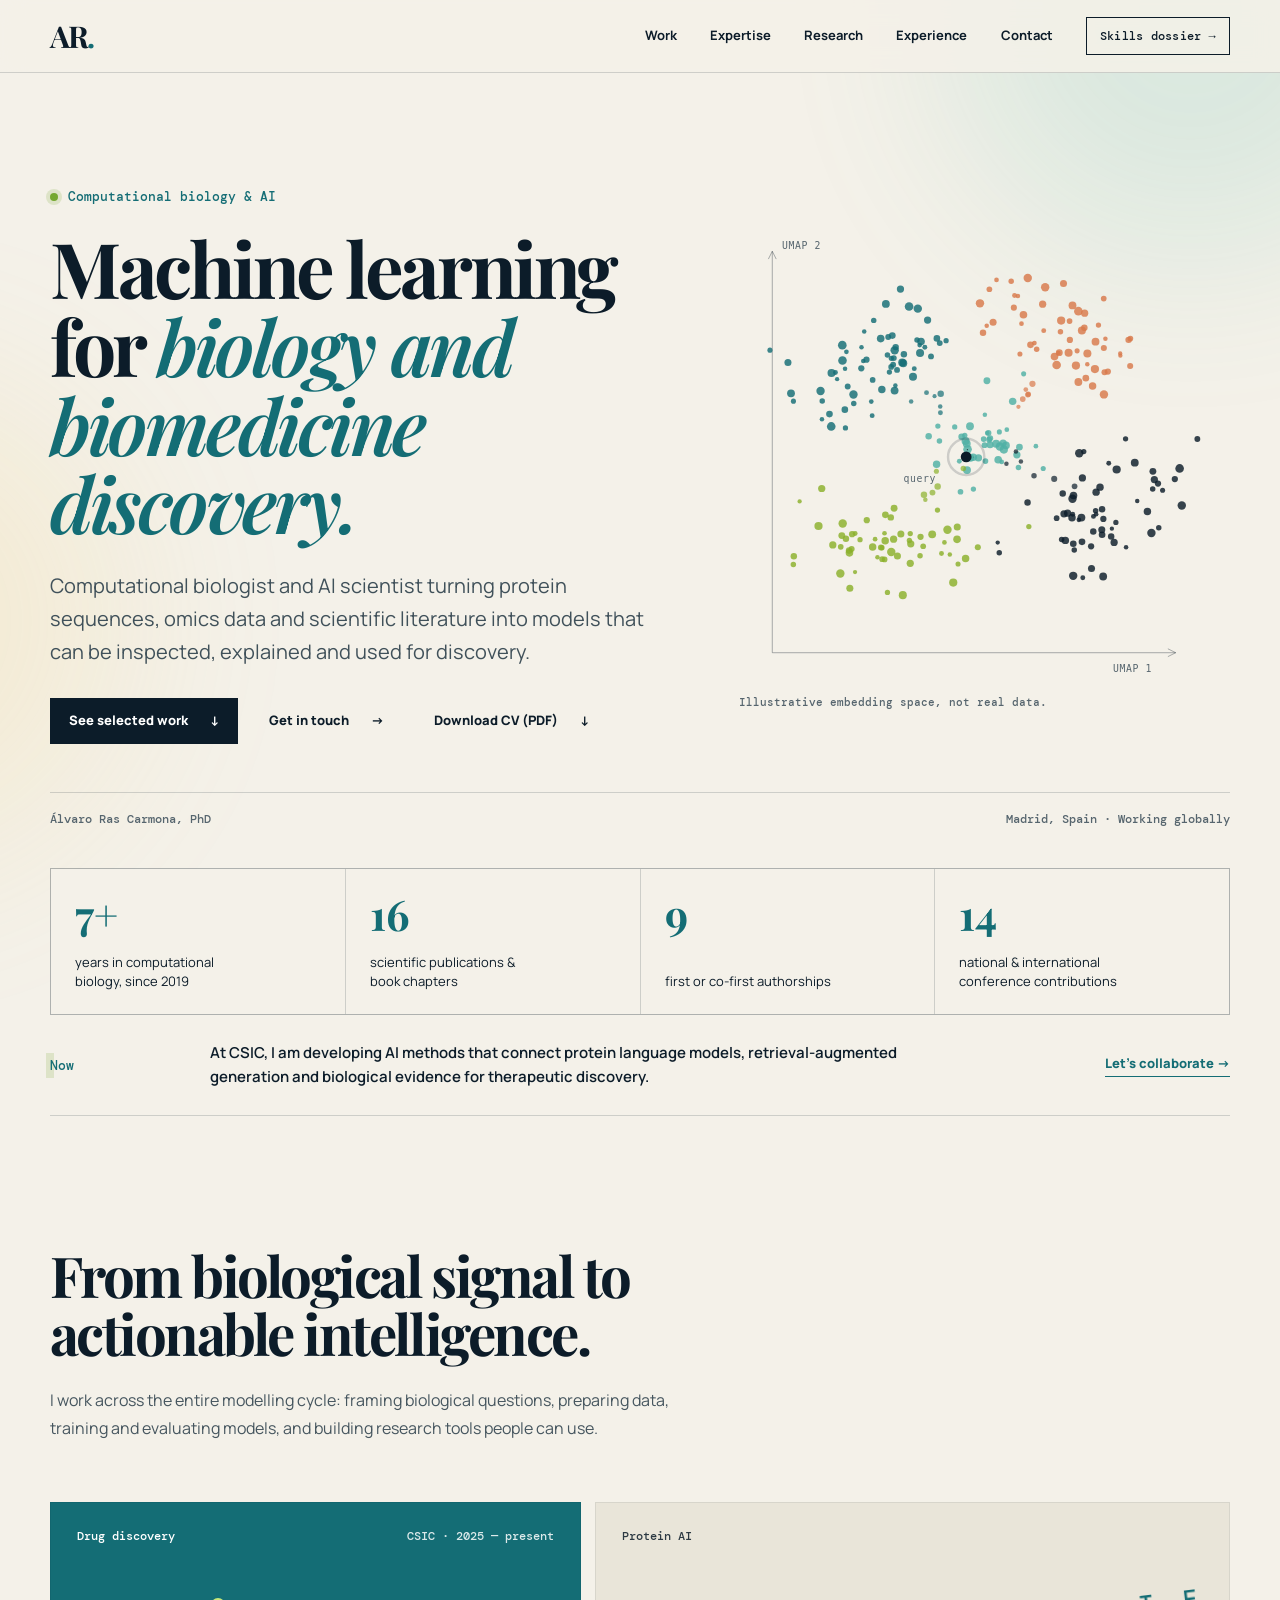
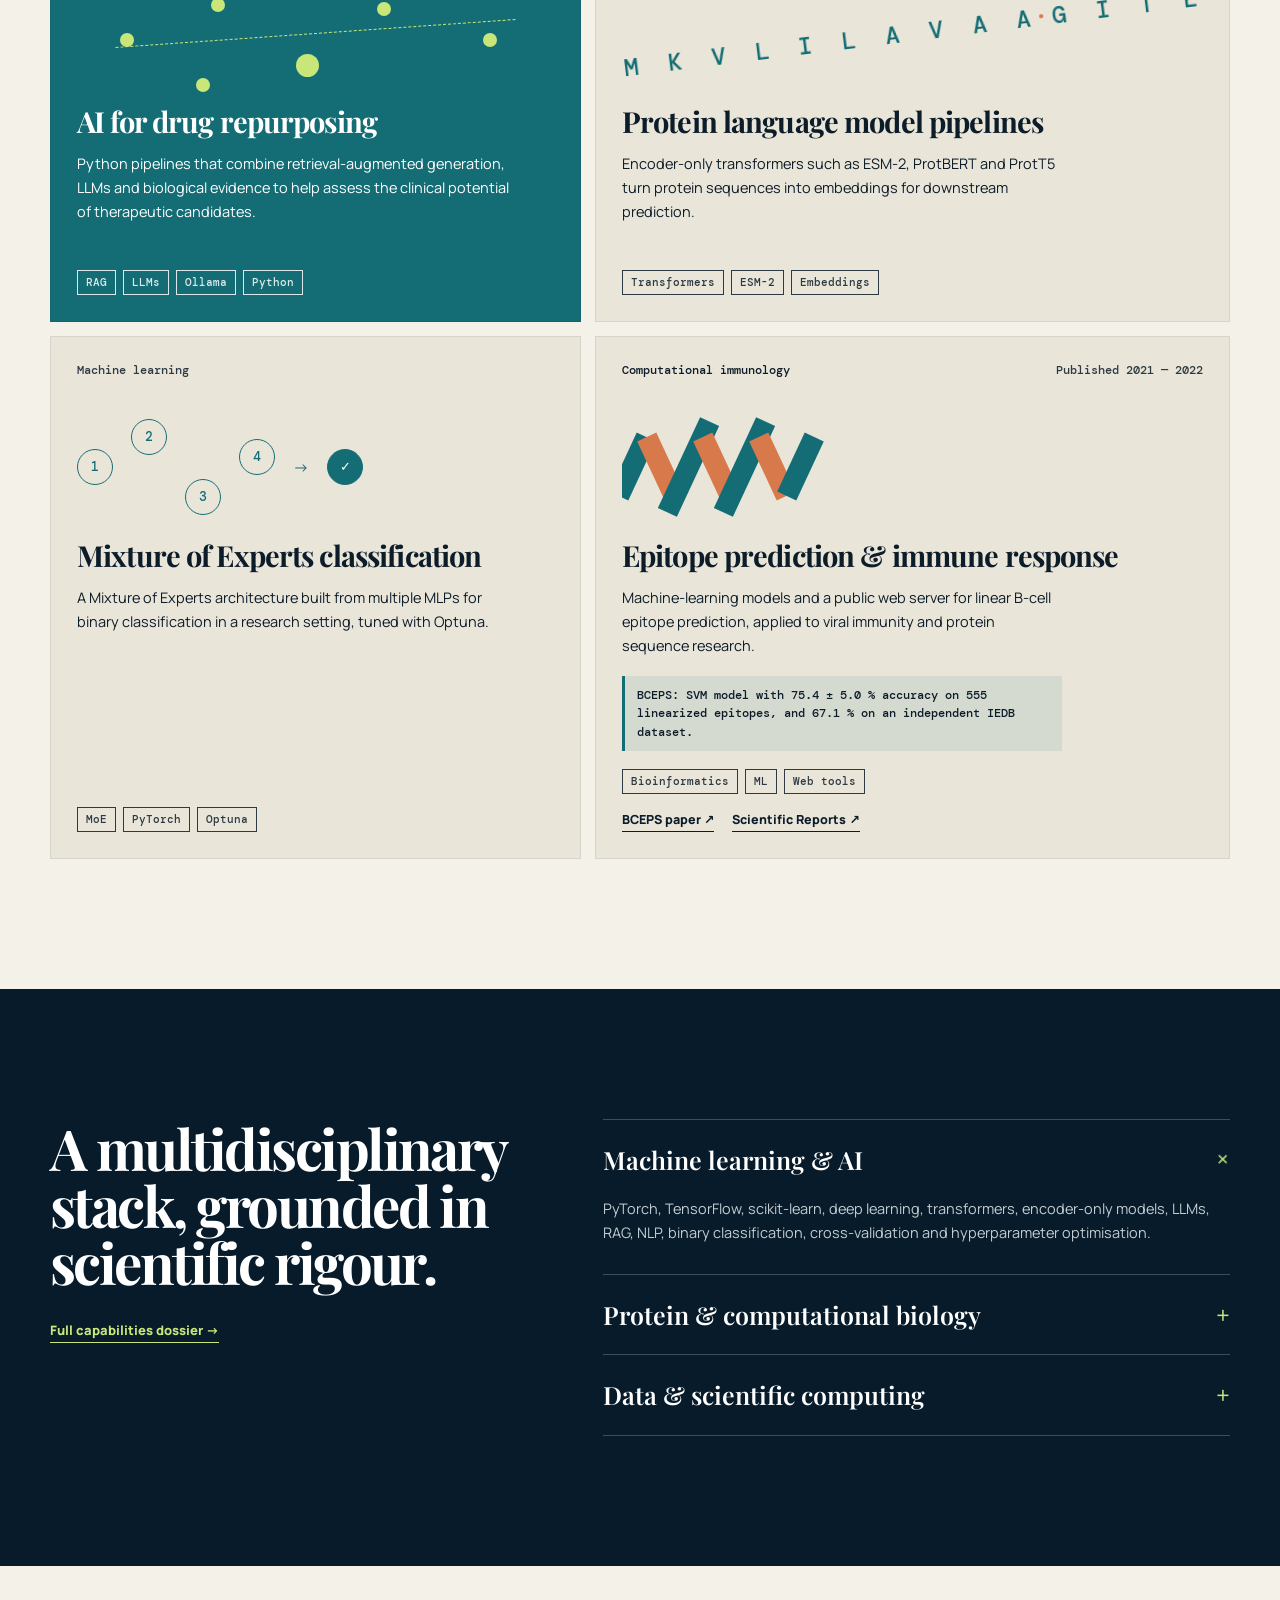
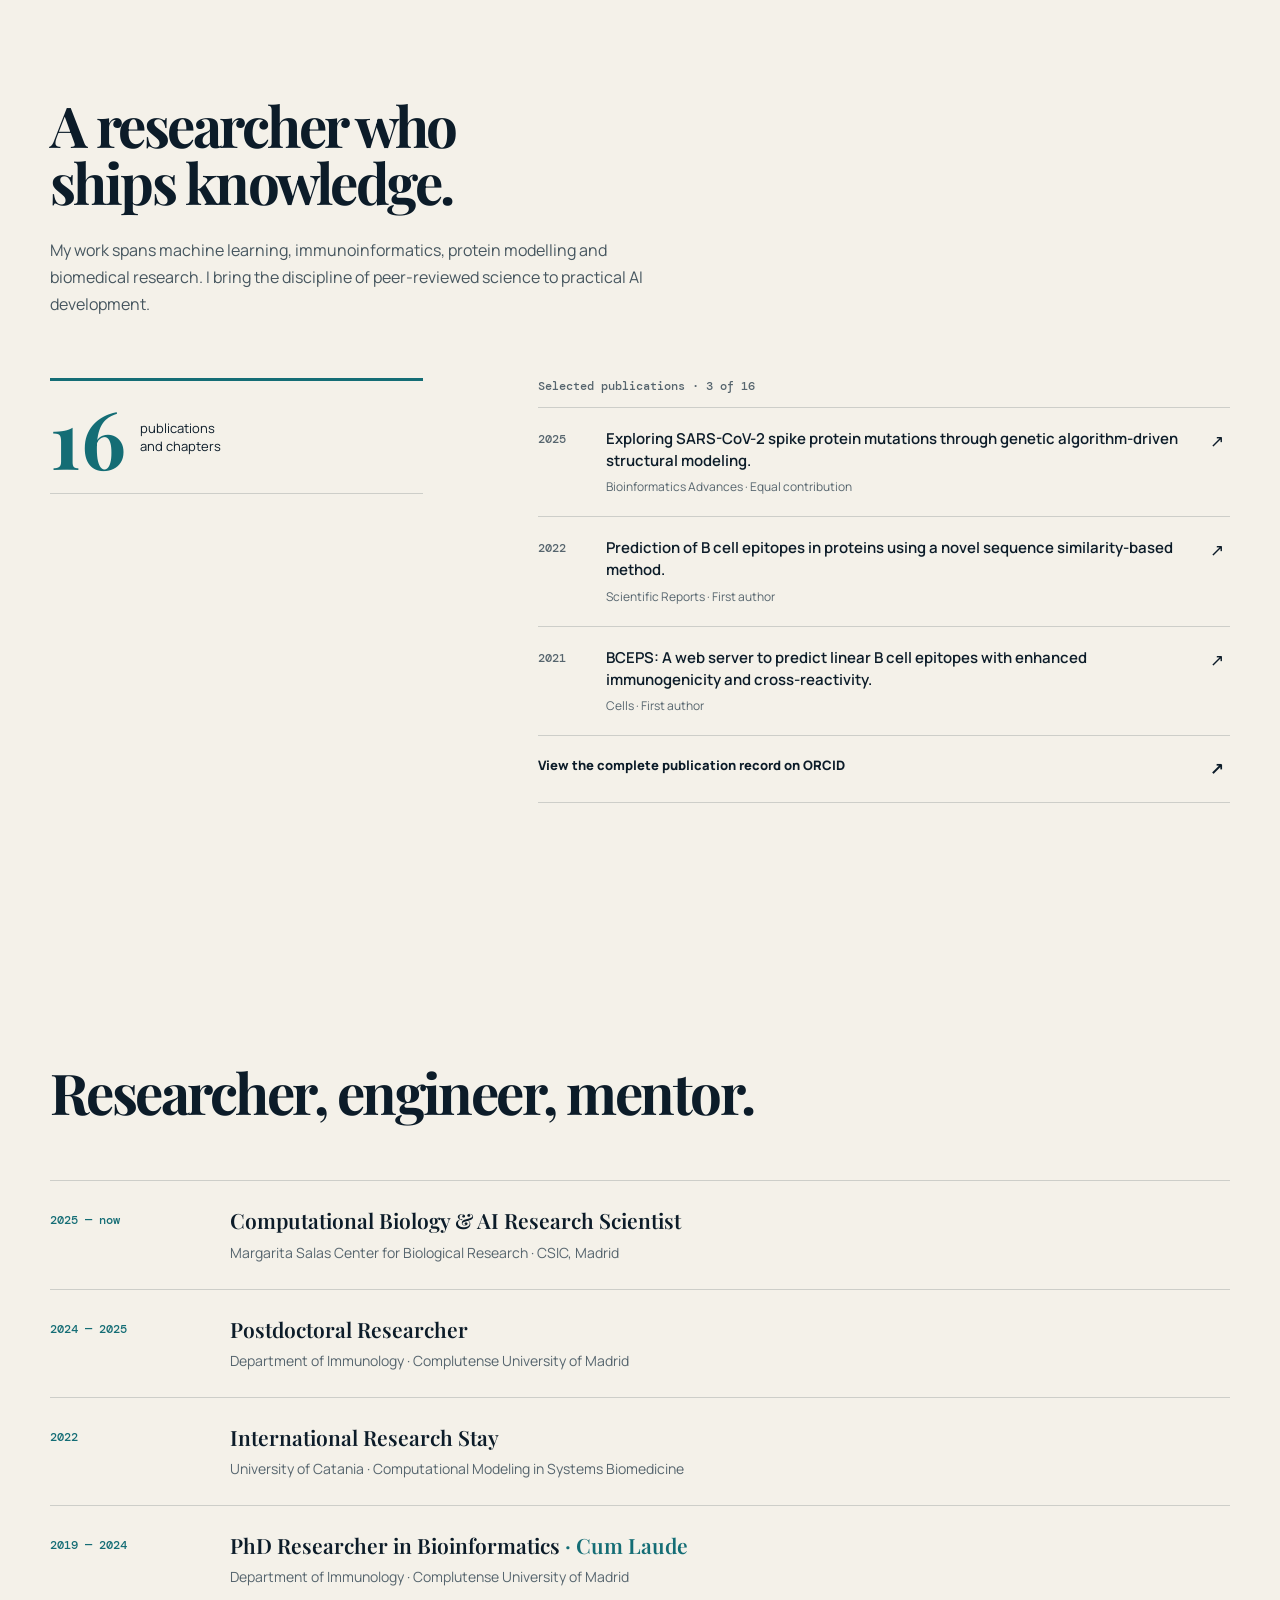
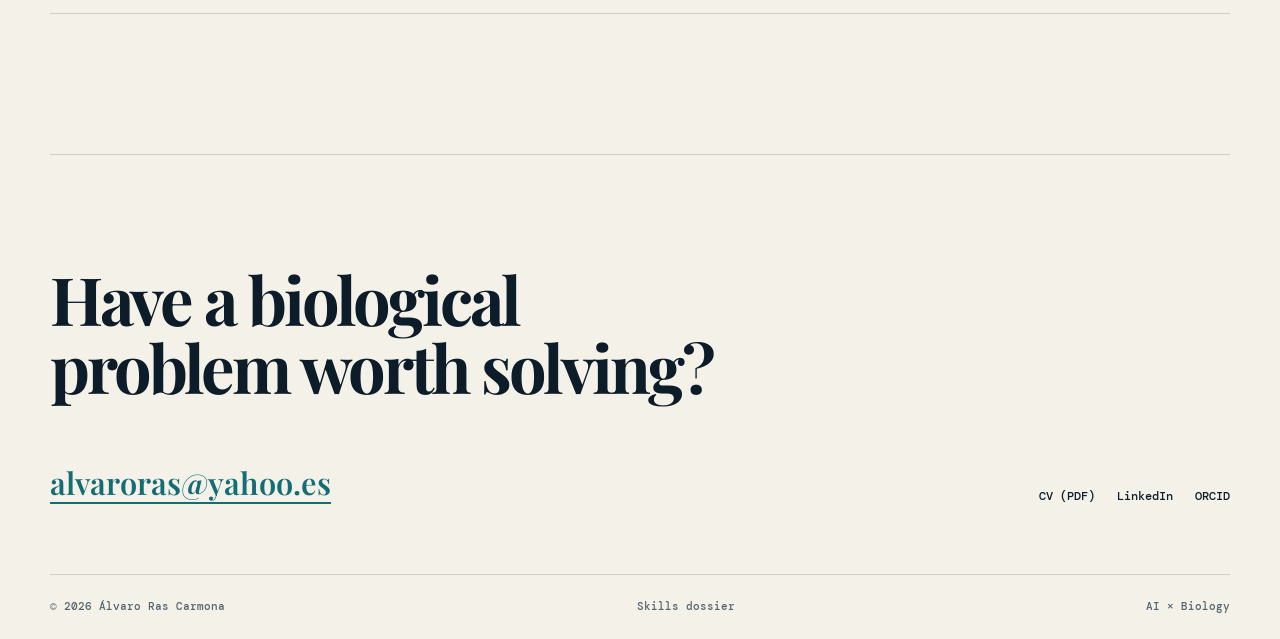
==== index.html @ f794309f "Initial portfolio" ====
<!doctype html>
<html lang="en">
  <head>
    <meta charset="UTF-8" />
    <meta name="viewport" content="width=device-width, initial-scale=1.0" />
    <title>Álvaro Ras Carmona, PhD | Machine learning for protein and immune biology</title>
    <meta name="description" content="Álvaro Ras Carmona, PhD — computational biologist and AI scientist working with protein language models, drug repurposing and immunoinformatics." />
    <meta name="author" content="Álvaro Ras Carmona" />
    <meta name="theme-color" content="#f4f1e9" />

    <link rel="canonical" href="https://alvarorascarmona.github.io/" />

    <!-- Open Graph / redes sociales -->
    <meta property="og:type" content="website" />
    <meta property="og:site_name" content="Álvaro Ras Carmona, PhD" />
    <meta property="og:title" content="Álvaro Ras Carmona, PhD | Machine learning for protein and immune biology" />
    <meta property="og:description" content="Computational biologist building machine learning and AI systems for biological discovery." />
    <meta property="og:url" content="https://alvarorascarmona.github.io/" />
    <meta property="og:image" content="https://alvarorascarmona.github.io/assets/og-image.png" />
    <meta property="og:image:width" content="1200" />
    <meta property="og:image:height" content="630" />
    <meta property="og:image:alt" content="Álvaro Ras Carmona, PhD — Machine learning for protein and immune biology" />
    <meta name="twitter:card" content="summary_large_image" />

    <!-- Iconos -->
    <link rel="icon" href="assets/favicon.svg" type="image/svg+xml" />
    <link rel="apple-touch-icon" href="assets/apple-touch-icon.png" />

    <!-- Fuentes -->
    <link rel="preconnect" href="https://fonts.googleapis.com" />
    <link rel="preconnect" href="https://fonts.gstatic.com" crossorigin />
    <link href="https://fonts.googleapis.com/css2?family=DM+Mono:wght@400;500&family=Manrope:wght@400;500;600;700;800&family=Playfair+Display:ital,wght@0,600;0,700;1,600&display=swap" rel="stylesheet" />

    <!-- Marca <html> como "con JS" antes de pintar (evita parpadeos en el menú móvil) -->
    <script>document.documentElement.classList.add("js");</script>

    <link rel="stylesheet" href="base.css" />
    <link rel="stylesheet" href="home.css" />

    <!-- Datos estructurados para buscadores -->
    <script type="application/ld+json">
      {
        "@context": "https://schema.org",
        "@type": "Person",
        "name": "Álvaro Ras Carmona",
        "honorificSuffix": "PhD",
        "url": "https://alvarorascarmona.github.io/",
        "image": "https://alvarorascarmona.github.io/assets/og-image.png",
        "jobTitle": "Computational Biology & AI Research Scientist",
        "email": "mailto:alvaroras@yahoo.es",
        "affiliation": { "@type": "Organization", "name": "Margarita Salas Center for Biological Research, CSIC" },
        "alumniOf": { "@type": "CollegeOrUniversity", "name": "Complutense University of Madrid" },
        "address": { "@type": "PostalAddress", "addressLocality": "Madrid", "addressCountry": "ES" },
        "knowsAbout": ["Machine learning", "Protein language models", "Immunoinformatics", "Drug repurposing", "Retrieval-augmented generation", "Bioinformatics"],
        "sameAs": [
          "https://github.com/alvarorascarmona",
          "https://www.linkedin.com/in/ras-carmona/",
          "https://orcid.org/0000-0003-1644-6878"
        ]
      }
    </script>
  </head>

  <body id="top">
    <a class="skip-link" href="#main">Skip to content</a>
    <div class="page-glow glow-one" aria-hidden="true"></div>
    <div class="page-glow glow-two" aria-hidden="true"></div>

    <header class="site-header">
      <div class="shell site-header-inner">
        <a class="wordmark" href="#top" aria-label="Álvaro Ras Carmona — back to top">AR<span>.</span></a>
        <button class="nav-toggle" type="button" aria-expanded="false" aria-controls="site-nav">Menu</button>
        <nav class="site-nav" id="site-nav" aria-label="Primary">
          <ul>
            <li><a href="#work">Work</a></li>
            <li><a href="#expertise">Expertise</a></li>
            <li><a href="#research">Research</a></li>
            <li><a href="#experience">Experience</a></li>
            <li><a href="#contact">Contact</a></li>
            <li><a class="nav-cta" href="skills.html">Skills dossier →</a></li>
          </ul>
        </nav>
      </div>
    </header>

    <main id="main">
      <!-- ============ HERO ============ -->
      <section class="hero shell" aria-labelledby="hero-title">
        <div class="hero-copy">
          <p class="status rise" style="--i: 0"><span class="status-dot" aria-hidden="true"></span>Computational biology &amp; AI</p> 
          <h1 id="hero-title" class="rise" style="--i: 1">Machine learning for <em>biology and biomedicine discovery.</em></h1>
          <p class="lede rise" style="--i: 2">Computational biologist and AI scientist turning protein sequences, omics data and scientific literature into models that can be inspected, explained and used for discovery.</p>
          <div class="hero-actions rise" style="--i: 3">
            <a class="button button-primary" href="#work">See selected work <span aria-hidden="true">↓</span></a>
            <a class="button button-quiet" href="mailto:alvaroras@yahoo.es?subject=Collaboration%20enquiry">Get in touch <span aria-hidden="true">→</span></a>
            <a class="button button-quiet" href="CV_Alvaro_Ras.pdf" target="_blank" rel="noopener">Download CV (PDF) <span aria-hidden="true">↓</span></a>
          </div>
        </div>

        <!--
          TODO: sustituye assets/embedding-map.svg por una figura real de tu trabajo
          (un UMAP de embeddings ESM-2, una estructura renderizada, una figura de un paper).
          Mantén width/height para evitar saltos de maquetación.
        -->
        <figure class="hero-art">
          <img src="assets/embedding-map.svg" width="480" height="480" alt="Illustrative 2D map of protein embeddings grouped into five clusters, with one query protein linked to its nearest neighbours." />
          <!-- span class="chip chip-a">Protein embeddings</span -->
          <!-- span class="chip chip-b">Nearest-neighbour retrieval</span -->
          <figcaption>Illustrative embedding space, not real data.</figcaption>
        </figure>

        <div class="hero-footer">
          <p>Álvaro Ras Carmona, PhD</p>
          <p>Madrid, Spain · Working globally</p>
        </div>
      </section>

      <!-- ============ MÉTRICAS ============ -->
      <section class="metrics shell" aria-label="Career highlights">
        <ul class="metrics-grid">
          <!-- Ajusta el "7+" si cuentas experiencia previa a 2019 (TFG/máster, prácticas...) y añádela a la cronología. -->
          <li><strong>7+</strong><span>years in computational biology, since 2019</span></li>
          <li><strong>16</strong><span>scientific publications &amp; book chapters</span></li>
          <li><strong>9</strong><span>first or co-first authorships</span></li>
          <li><strong>14</strong><span>national &amp; international conference contributions</span></li>
        </ul>
      </section>

      <!-- ============ AHORA ============ -->
      <section class="now-section shell" aria-labelledby="now-title">
        <p class="now-label"><span class="status-dot" aria-hidden="true"></span> <span id="now-title">Now</span></p>
        <p>At CSIC, I am developing AI methods that connect protein language models, retrieval-augmented generation and biological evidence for therapeutic discovery.</p>
        <a class="text-link" href="#contact">Let’s collaborate →</a>
      </section>

      <!-- ============ TRABAJO ============ -->
      <section id="work" class="work-section shell section-space" aria-labelledby="work-title">
        <div class="section-intro">
          <h2 id="work-title">From biological signal to actionable intelligence.</h2>
          <p>I work across the entire modelling cycle: framing biological questions, preparing data, training and evaluating models, and building research tools people can use.</p>
        </div>

        <div class="project-grid">
          <article class="project-card project-featured">
            <div class="project-card-head"><span>Drug discovery</span><span>CSIC · 2025 — present</span></div>
            <div class="project-symbol symbol-network" aria-hidden="true"><i></i><i></i><i></i><i></i><i></i><i></i></div>
            <h3>AI for drug repurposing</h3>
            <p>Python pipelines that combine retrieval-augmented generation, LLMs and biological evidence to help assess the clinical potential of therapeutic candidates.</p>
            <!-- TODO (opcional): añade un resultado si puedes hacerlo público. Ejemplo:
            <p class="project-result">Result: …</p>
            Si es confidencial, una línea como "Details available on request" también funciona. -->
            <ul class="tags"><li>RAG</li><li>LLMs</li><li>Ollama</li><li>Python</li></ul>
          </article>

          <article class="project-card">
            <div class="project-card-head"><span>Protein AI</span></div>
            <div class="project-symbol symbol-sequence" aria-hidden="true">M K V L I L A V A A<span>·</span>G I T E</div>
            <h3>Protein language model pipelines</h3>
            <p>Encoder-only transformers such as ESM-2, ProtBERT and ProtT5 turn protein sequences into embeddings for downstream prediction.</p>
            <!-- TODO: añade un dato (nº de secuencias, tarea, mejora frente a un baseline) y enlace al repo:
            <p class="project-result">Result: …</p>
            <div class="project-links"><a href="https://github.com/alvarorascarmona/REPO" target="_blank" rel="noopener noreferrer">Code on GitHub ↗</a></div> -->
            <ul class="tags"><li>Transformers</li><li>ESM-2</li><li>Embeddings</li></ul>
          </article>

          <article class="project-card">
            <div class="project-card-head"><span>Machine learning</span></div>
            <div class="project-symbol symbol-experts" aria-hidden="true"><b>1</b><b>2</b><b>3</b><b>4</b><span>→</span><b class="output">✓</b></div>
            <h3>Mixture of Experts classification</h3>
            <p>A Mixture of Experts architecture built from multiple MLPs for binary classification in a research setting, tuned with Optuna.</p>
            <!-- TODO: añade métrica (AUC, MCC, F1…) y comparación con un baseline:
            <p class="project-result">Result: …</p> -->
            <ul class="tags"><li>MoE</li><li>PyTorch</li><li>Optuna</li></ul>
          </article>

          <article class="project-card">
            <div class="project-card-head"><span>Computational immunology</span><span>Published 2021 — 2022</span></div>
            <div class="project-symbol symbol-epitope" aria-hidden="true"><span></span><span></span><span></span><span></span><span></span><span></span><span></span></div>
            <h3>Epitope prediction &amp; immune response</h3>
            <p>Machine-learning models and a public web server for linear B-cell epitope prediction, applied to viral immunity and protein sequence research.</p>
            <p class="project-result">BCEPS: SVM model with 75.4 ± 5.0 % accuracy on 555 linearized epitopes, and 67.1 % on an independent IEDB dataset.</p>
            <ul class="tags"><li>Bioinformatics</li><li>ML</li><li>Web tools</li></ul>
            <!-- TODO: si BCEPS tiene URL pública, añade aquí otro enlace "Use the web server ↗" -->
            <div class="project-links">
              <a href="https://doi.org/10.3390/cells10102744" target="_blank" rel="noopener noreferrer">BCEPS paper ↗<span class="visually-hidden"> (opens in a new tab)</span></a>
              <a href="https://doi.org/10.1038/s41598-022-18021-1" target="_blank" rel="noopener noreferrer">Scientific Reports ↗<span class="visually-hidden"> (opens in a new tab)</span></a>
            </div>
          </article>
        </div>
      </section>

      <!-- ============ EXPERTISE ============ -->
      <section id="expertise" class="expertise-section on-dark section-space" aria-labelledby="expertise-title">
        <div class="shell expertise-layout">
          <div class="section-intro">
            <h2 id="expertise-title">A multidisciplinary stack, grounded in scientific rigour.</h2>
            <a class="text-link" href="skills.html">Full capabilities dossier →</a>
          </div>
          <div class="expertise-list">
            <details open>
              <summary>Machine learning &amp; AI <i aria-hidden="true">+</i></summary>
              <p>PyTorch, TensorFlow, scikit-learn, deep learning, transformers, encoder-only models, LLMs, RAG, NLP, binary classification, cross-validation and hyperparameter optimisation.</p>
            </details>
            <details>
              <summary>Protein &amp; computational biology <i aria-hidden="true">+</i></summary>
              <p>Protein language models, AlphaFold 3, in silico peptide design, BindCraft, BinderFlow, AlphaPulldown, protein-protein interaction prediction, computational chemistry and immunoinformatics.</p>
            </details>
            <details>
              <summary>Data &amp; scientific computing <i aria-hidden="true">+</i></summary>
              <p>Python, R, SQL, NumPy, pandas, biostatistics, UMAP, t-SNE, HPC, GPU computing, Slurm, Docker, Linux, Bash, Git and GitHub.</p>
            </details>
          </div>
        </div>
      </section>

      <!-- ============ INVESTIGACIÓN ============ -->
      <section id="research" class="research-section shell section-space" aria-labelledby="research-title">
        <div class="section-intro">
          <h2 id="research-title">A researcher who ships knowledge.</h2>
          <p>My work spans machine learning, immunoinformatics, protein modelling and biomedical research. I bring the discipline of peer-reviewed science to practical AI development.</p>
        </div>
        <div class="research-layout">
          <div class="publication-stat"><strong>16</strong><span>publications<br />and chapters</span></div>
          <div>
            <p class="section-note">Selected publications · 3 of 16</p>
            <div class="publication-list">
              <a href="https://doi.org/10.1093/bioadv/vbaf288" target="_blank" rel="noopener noreferrer"><span class="pub-year">2025</span><span><b>Exploring SARS-CoV-2 spike protein mutations through genetic algorithm-driven structural modeling.</b><small>Bioinformatics Advances · Equal contribution</small></span><i class="arrow" aria-hidden="true">↗</i></a>
              <a href="https://doi.org/10.1038/s41598-022-18021-1" target="_blank" rel="noopener noreferrer"><span class="pub-year">2022</span><span><b>Prediction of B cell epitopes in proteins using a novel sequence similarity-based method.</b><small>Scientific Reports · First author</small></span><i class="arrow" aria-hidden="true">↗</i></a>
              <a href="https://doi.org/10.3390/cells10102744" target="_blank" rel="noopener noreferrer"><span class="pub-year">2021</span><span><b>BCEPS: A web server to predict linear B cell epitopes with enhanced immunogenicity and cross-reactivity.</b><small>Cells · First author</small></span><i class="arrow" aria-hidden="true">↗</i></a>
              <a href="https://orcid.org/0000-0003-1644-6878" target="_blank" rel="noopener noreferrer" class="all-publications"><span>View the complete publication record on ORCID</span><i class="arrow" aria-hidden="true">↗</i></a>
            </div>
          </div>
        </div>
      </section>

      <!-- ============ EXPERIENCIA ============ -->
      <section id="experience" class="experience-section shell section-space" aria-labelledby="experience-title">
        <div class="section-intro">
          <h2 id="experience-title">Researcher, engineer, mentor.</h2>
        </div>
        <!-- TODO: añade aquí tu formación (grado, máster) y, si quieres, premios o charlas. -->
        <ol class="timeline">
          <li><time>2025 — now</time><div><h3>Computational Biology &amp; AI Research Scientist</h3><p>Margarita Salas Center for Biological Research · CSIC, Madrid</p></div></li>
          <li><time>2024 — 2025</time><div><h3>Postdoctoral Researcher</h3><p>Department of Immunology · Complutense University of Madrid</p></div></li>
          <li><time>2022</time><div><h3>International Research Stay</h3><p>University of Catania · Computational Modeling in Systems Biomedicine</p></div></li>
          <li><time>2019 — 2024</time><div><h3>PhD Researcher in Bioinformatics <span>· Cum Laude</span></h3><p>Department of Immunology · Complutense University of Madrid</p></div></li>
        </ol>
      </section>

      <!-- ============ CONTACTO ============ -->
      <section id="contact" class="contact-section shell" aria-labelledby="contact-title">
        <h2 id="contact-title">Have a biological problem worth solving?</h2>
        <div class="contact-bottom">
          <a class="contact-email" href="mailto:alvaroras@yahoo.es?subject=Collaboration%20enquiry">alvaroras@yahoo.es</a>
          <ul class="contact-links" aria-label="Profiles and documents">
            <li><a href="CV_Alvaro_Ras.pdf" target="_blank" rel="noopener">CV (PDF)</a></li>
            <!-- li><a href="https://github.com/alvarorascarmona" target="_blank" rel="noopener noreferrer">GitHub</a></li -->
            <li><a href="https://www.linkedin.com/in/ras-carmona/" target="_blank" rel="noopener noreferrer">LinkedIn</a></li>
            <li><a href="https://orcid.org/0000-0003-1644-6878" target="_blank" rel="noopener noreferrer">ORCID</a></li>
          </ul>
        </div>
      </section>
    </main>

    <footer class="site-footer shell">
      <span>© <span data-year>2026</span> Álvaro Ras Carmona</span>
      <a href="skills.html">Skills dossier</a>
      <span>AI × Biology</span>
    </footer>

    <script src="script.js" defer></script>
  </body>
</html>
---- base.css ----
/* ==========================================================================
   base.css — estilos compartidos por index.html y skills.html
   Tokens de diseño, reset, tipografía, cabecera, botones, pie y accesibilidad.
   Cambia un color aquí y se actualiza en las dos páginas.
   ========================================================================== */

:root {
  /* Color */
  --ink: #0c1c29;
  --ink-soft: #40515a;
  --paper: #f4f1e9;
  --paper-2: #e9e5d9;
  --sea: #146d75;
  --sea-dark: #0f565c;
  --lime: #c9e779;
  --clay: #d8794b;
  --night: #071b2a;
  --muted: #56656e; /* contraste 5.3:1 sobre --paper */
  --line: rgba(12, 28, 41, 0.16);

  /* Tipografía */
  --f-serif: "Playfair Display", Georgia, "Times New Roman", serif;
  --f-sans: Manrope, system-ui, -apple-system, "Segoe UI", Roboto, Arial, sans-serif;
  --f-mono: "DM Mono", ui-monospace, SFMono-Regular, Menlo, Consolas, monospace;

  /* Layout */
  --shell: min(1180px, calc(100% - 48px));
  --header-h: 72px;
  --ease: cubic-bezier(0.2, 0.7, 0.2, 1);
}

/* ---------- Reset ---------- */
*,
*::before,
*::after { box-sizing: border-box; }

html {
  scroll-behavior: smooth;
  scroll-padding-top: calc(var(--header-h) + 16px);
  -webkit-text-size-adjust: 100%;
          text-size-adjust: 100%;
}

body {
  margin: 0;
  background: var(--paper);
  color: var(--ink);
  font-family: var(--f-sans);
  line-height: 1.5;
  overflow-x: hidden;
  -webkit-font-smoothing: antialiased;
}

[hidden] { display: none !important; }
img { display: block; max-width: 100%; height: auto; }
a { color: inherit; text-decoration: none; }
h1, h2, h3, p, ul, ol, dl, dd, figure { margin: 0; }
ul, ol { padding: 0; list-style: none; }

.shell { width: var(--shell); margin-inline: auto; }

/* ---------- Accesibilidad ---------- */
:focus-visible { outline: 2px solid var(--sea); outline-offset: 3px; border-radius: 2px; }
.on-dark :focus-visible { outline-color: var(--lime); }

.skip-link {
  position: absolute; left: 16px; top: -64px; z-index: 100;
  padding: 10px 14px; background: var(--ink); color: #fff;
  font: 700 13px var(--f-sans); transition: top 0.2s;
}
.skip-link:focus { top: 12px; }

.visually-hidden {
  position: absolute; width: 1px; height: 1px; margin: -1px; padding: 0;
  overflow: hidden; clip: rect(0 0 0 0); white-space: nowrap; border: 0;
}

/* ---------- Fondo decorativo ---------- */
.page-glow {
  position: fixed; z-index: -1; width: 38vw; height: 38vw; border-radius: 50%;
  filter: blur(90px); opacity: 0.14; pointer-events: none;
}
.glow-one { top: -18vw; right: -12vw; background: #42b7a6; }
.glow-two { top: 42vh; left: -28vw; background: #f4ce64; }

/* ---------- Cabecera ---------- */
.site-header {
  position: sticky; top: 0; z-index: 50;
  background: rgba(244, 241, 233, 0.88);
  -webkit-backdrop-filter: saturate(1.4) blur(12px);
          backdrop-filter: saturate(1.4) blur(12px);
  border-bottom: 1px solid var(--line);
}
.site-header-inner {
  display: flex; align-items: center; justify-content: space-between;
  height: var(--header-h);
}
.wordmark { font: 700 30px/1 var(--f-serif); letter-spacing: -1.5px; }
.wordmark span { color: var(--sea); }

.site-nav ul {
  display: flex; align-items: center;
  gap: clamp(16px, 2.6vw, 34px);
  font-size: 13px; font-weight: 700;
}
.site-nav a { padding: 6px 0; border-bottom: 2px solid transparent; transition: color 0.2s, border-color 0.2s; }
.site-nav a:hover { color: var(--sea); }
.site-nav a[aria-current] { color: var(--sea); border-bottom-color: var(--sea); }

.site-nav .nav-cta {
  padding: 10px 13px; border: 1px solid var(--ink);
  font: 500 12px/1 var(--f-mono); letter-spacing: 0.02em;
  transition: background 0.2s, color 0.2s;
}
.site-nav .nav-cta:hover { background: var(--ink); color: var(--paper); }

.nav-toggle { display: none; }

/* ---------- Tipografía ---------- */
h1, h2 {
  font-family: var(--f-serif);
  font-weight: 700;
  line-height: 1.02;
  letter-spacing: -0.045em;
  text-wrap: balance;
}
h1 { font-size: clamp(44px, 6vw, 82px); }
h2 { font-size: clamp(34px, 4.4vw, 62px); }
h1 em { color: var(--sea); font-weight: 600; }

.lede { max-width: 620px; color: var(--ink-soft); font-size: clamp(17px, 1.7vw, 20px); line-height: 1.65; }
.section-intro { max-width: 760px; }
.section-intro > p { max-width: 620px; margin-top: 26px; color: #46565f; font-size: 16px; line-height: 1.7; }

.status { display: inline-flex; align-items: center; gap: 10px; color: var(--sea); font: 500 13px/1.4 var(--f-mono); }
.status-dot {
  flex: none; width: 8px; height: 8px; border-radius: 50%;
  background: #75a830; box-shadow: 0 0 0 4px rgba(117, 168, 48, 0.18);
}

.text-link { font-weight: 800; font-size: 13px; color: var(--sea); border-bottom: 1px solid currentColor; padding-bottom: 2px; transition: color 0.2s; }
.text-link:hover { color: var(--ink); }
.on-dark .text-link { color: var(--lime); }
.on-dark .text-link:hover { color: #fff; }

/* ---------- Botones ---------- */
.button {
  display: inline-flex; align-items: center; gap: 22px;
  padding: 14px 18px; border: 1px solid var(--ink);
  font: 800 13px/1.2 var(--f-sans); cursor: pointer;
  transition: transform 0.2s, background 0.2s, color 0.2s, border-color 0.2s;
}
.button:hover { transform: translateY(-2px); }
.button-primary { background: var(--ink); color: #fff; }
.button-primary:hover { background: var(--sea); border-color: var(--sea); }
.button-quiet { border-color: transparent; }
.button-quiet:hover { background: rgba(12, 28, 41, 0.06); }
.button-outline:hover { background: rgba(12, 28, 41, 0.06); }

/* ---------- Pie ---------- */
.site-footer {
  display: flex; flex-wrap: wrap; justify-content: space-between; gap: 8px 24px;
  padding: 24px 0; border-top: 1px solid var(--line);
  color: var(--muted); font: 500 11px/1.4 var(--f-mono);
}
.site-footer a:hover { color: var(--sea); }

/* ---------- Móvil ---------- */
@media (max-width: 780px) {
  :root { --shell: min(100% - 32px, 1180px); --header-h: 64px; }

  .wordmark { font-size: 27px; }

  /* Sin JS: el menú queda visible y se ajusta en varias líneas */
  .site-header-inner { flex-wrap: wrap; height: auto; min-height: var(--header-h); padding: 10px 0; row-gap: 6px; }
  .site-nav ul { flex-wrap: wrap; gap: 6px 16px; font-size: 12px; }

  /* Con JS: botón de menú desplegable */
  .js .site-header-inner { flex-wrap: nowrap; height: var(--header-h); padding: 0; }
  .js .nav-toggle {
    display: inline-flex; align-items: center; gap: 8px;
    padding: 10px 12px; border: 1px solid var(--line); background: transparent; color: inherit;
    font: 500 12px/1 var(--f-mono); cursor: pointer;
  }
  .js .site-nav {
    display: none; position: absolute; top: 100%; left: 0; right: 0;
    background: var(--paper); border-bottom: 1px solid var(--line);
  }
  .js .site-nav.is-open { display: block; }
  .js .site-nav ul {
    flex-direction: column; align-items: stretch; gap: 0;
    width: var(--shell); margin-inline: auto; padding: 4px 0 18px; font-size: 15px;
  }
  .js .site-nav li { border-bottom: 1px solid var(--line); }
  .js .site-nav a { display: block; padding: 14px 0; border-bottom: 0; }
  .js .site-nav li:last-child { border-bottom: 0; padding-top: 14px; }
  .js .site-nav .nav-cta { display: inline-block; padding: 12px 14px; }
}

/* ---------- Movimiento reducido ---------- */
@media (prefers-reduced-motion: reduce) {
  html { scroll-behavior: auto; }
  *, *::before, *::after { animation: none !important; transition: none !important; }
}

/* ---------- Impresión ---------- */
@media print {
  .site-header, .page-glow, .skip-link, .no-print { display: none !important; }
  body { background: #fff; }
  a { text-decoration: none; }
}
---- home.css ----
/* ==========================================================================
   home.css — solo lo que es exclusivo de index.html
   (necesita base.css cargado antes)
   ========================================================================== */

/* ---------- Entrada del hero (único momento animado de la página) ---------- */
@keyframes rise { from { opacity: 0; transform: translateY(14px); } }
.rise { animation: rise 0.8s var(--ease) both; animation-delay: calc(var(--i, 0) * 90ms); }

/* ---------- Hero ---------- */
.hero {
  display: grid; grid-template-columns: 1.1fr 0.9fr; gap: 40px; align-items: center;
  min-height: 640px; padding: clamp(56px, 9vw, 110px) 0 40px;
}
.hero-copy > .status { margin-bottom: 22px; }
.hero-copy .lede { margin: 28px 0 30px; }
.hero-actions { display: flex; flex-wrap: wrap; gap: 12px; }

.hero-art { position: relative; width: 100%; max-width: 470px; justify-self: center; animation: rise 1s var(--ease) 0.1s both; }
.hero-art img { width: 100%; aspect-ratio: 1; }
.hero-art figcaption { margin-top: 8px; color: var(--muted); font: 500 11px/1.5 var(--f-mono); }
.chip {
  position: absolute; display: inline-flex; align-items: center; gap: 8px;
  padding: 8px 10px; background: rgba(244, 241, 233, 0.92);
  border: 1px solid rgba(12, 28, 41, 0.14);
  font: 500 11px/1 var(--f-mono);
}
.chip::before { content: ""; width: 8px; height: 8px; border-radius: 50%; background: var(--sea); }
.chip-a { top: 6%; left: 2%; }
.chip-b { bottom: 20%; right: 0; }
.chip-b::before { background: var(--clay); }

.hero-footer {
  grid-column: 1 / -1; display: flex; flex-wrap: wrap; justify-content: space-between; gap: 6px 24px;
  margin-top: 8px; padding-top: 18px; border-top: 1px solid var(--line);
  color: var(--muted); font: 500 12px/1.4 var(--f-mono);
}

/* ---------- Métricas ---------- */
.metrics-grid {
  display: grid; grid-template-columns: repeat(4, 1fr); gap: 1px;
  background: var(--line); border: 1px solid var(--line);
}
.metrics-grid li {
  display: flex; flex-direction: column; justify-content: space-between; gap: 18px;
  min-height: 138px; padding: 24px; background: var(--paper);
}
.metrics-grid strong { color: var(--sea); font: 700 42px/1 var(--f-serif); }
.metrics-grid span { max-width: 170px; font-size: 13px; line-height: 1.45; }

/* ---------- Ahora ---------- */
.now-section {
  display: grid; grid-template-columns: 130px 1fr auto; gap: 30px; align-items: center;
  padding: 26px 0; border-bottom: 1px solid var(--line);
}
.now-section .now-label { color: var(--sea); font: 500 13px/1 var(--f-mono); }
.now-section p { max-width: 720px; font: 600 15px/1.6 var(--f-sans); }
.now-section .text-link { white-space: nowrap; }

/* ---------- Secciones ---------- */
.section-space { padding: 130px 0; }
.section-note { margin: 0 0 12px; color: var(--muted); font: 500 12px/1.4 var(--f-mono); }

/* ---------- Proyectos ---------- */
.project-grid { display: grid; grid-template-columns: repeat(2, 1fr); gap: 14px; margin-top: 60px; }
.project-card {
  display: flex; flex-direction: column; min-height: 420px; padding: 26px;
  background: var(--paper-2); border: 1px solid rgba(12, 28, 41, 0.08);
}
.project-featured { background: var(--sea); color: #fff; }
.project-card-head { display: flex; justify-content: space-between; gap: 12px; font: 500 12px/1.3 var(--f-mono); }
.project-card-head span:last-child { opacity: 0.85; text-align: right; }
.project-symbol { position: relative; height: 125px; margin: 26px 0 10px; overflow: hidden; }
.project-card h3 { font: 700 29px/1.12 var(--f-serif); letter-spacing: -0.03em; }
.project-card > p { max-width: 440px; margin: 14px 0 18px; font-size: 14.5px; line-height: 1.65; }
.project-card > .project-result {
  max-width: 440px; margin: 0 0 18px; padding: 10px 12px;
  border-left: 3px solid var(--sea); background: rgba(20, 109, 117, 0.09);
  font: 500 12px/1.55 var(--f-mono);
}
.project-featured .project-result { border-left-color: var(--lime); background: rgba(255, 255, 255, 0.12); }
.tags { display: flex; flex-wrap: wrap; gap: 7px; margin-top: auto; }
.tags li { padding: 6px 8px; border: 1px solid currentColor; font: 500 11px/1 var(--f-mono); opacity: 0.85; }
.project-links { display: flex; flex-wrap: wrap; gap: 8px 18px; margin-top: 18px; }
.project-links a { padding-bottom: 2px; border-bottom: 1px solid currentColor; font: 800 12.5px/1.3 var(--f-sans); transition: opacity 0.2s; }
.project-links a:hover { opacity: 0.7; }

/* Símbolos decorativos */
.symbol-network i { position: absolute; width: 14px; height: 14px; border-radius: 50%; background: var(--lime); }
.symbol-network i:nth-child(1) { left: 9%; top: 50%; }
.symbol-network i:nth-child(2) { left: 28%; top: 22%; }
.symbol-network i:nth-child(3) { left: 46%; top: 67%; width: 23px; height: 23px; }
.symbol-network i:nth-child(4) { left: 63%; top: 25%; }
.symbol-network i:nth-child(5) { right: 12%; top: 50%; }
.symbol-network i:nth-child(6) { left: 25%; bottom: 3%; }
.symbol-network::after { content: ""; position: absolute; width: 84%; left: 8%; top: 50%; border-top: 1px dashed var(--lime); transform: rotate(-4deg); }

.symbol-sequence {
  display: flex; align-items: center; color: var(--sea);
  font: 500 clamp(17px, 2.2vw, 24px)/1 var(--f-mono); letter-spacing: 0.18em; word-spacing: 0.3em;
  transform: rotate(-7deg); white-space: nowrap;
}
.symbol-sequence span { color: var(--clay); }

.symbol-experts { display: flex; align-items: center; gap: 18px; color: var(--sea); }
.symbol-experts b {
  display: grid; place-items: center; width: 36px; height: 36px;
  border: 1px solid var(--sea); border-radius: 50%; font: 500 13px var(--f-mono);
}
.symbol-experts b:nth-child(2) { transform: translateY(-30px); }
.symbol-experts b:nth-child(3) { transform: translateY(30px); }
.symbol-experts b:nth-child(4) { transform: translateY(-10px); }
.symbol-experts .output { background: var(--sea); color: #fff; }

.symbol-epitope { display: flex; align-items: center; gap: 7px; }
.symbol-epitope span { width: 21px; height: 65px; background: var(--sea); transform: rotate(25deg); }
.symbol-epitope span:nth-child(even) { background: var(--clay); transform: rotate(-25deg); }
.symbol-epitope span:nth-child(3),
.symbol-epitope span:nth-child(5) { height: 100px; }

/* ---------- Experiencia técnica ---------- */
.expertise-section { background: var(--night); color: #fff; }
.expertise-layout { display: grid; grid-template-columns: 0.85fr 1.15fr; gap: 90px; }
.expertise-layout .section-intro .text-link { display: inline-block; margin-top: 30px; }
.expertise-list details { border-top: 1px solid rgba(255, 255, 255, 0.22); }
.expertise-list details:last-child { border-bottom: 1px solid rgba(255, 255, 255, 0.22); }
.expertise-list summary {
  display: flex; align-items: center; gap: 20px; padding: 24px 0; cursor: pointer; list-style: none;
  font: 600 clamp(18px, 2vw, 25px)/1.25 var(--f-serif);
}
.expertise-list summary::-webkit-details-marker { display: none; }
.expertise-list summary i { margin-left: auto; color: var(--lime); font: 400 24px/1 var(--f-sans); font-style: normal; transition: transform 0.25s var(--ease); }
.expertise-list details[open] summary i { transform: rotate(45deg); }
.expertise-list p { max-width: 640px; margin: -2px 0 28px; color: #c3cdd2; font-size: 14.5px; line-height: 1.7; }

/* ---------- Investigación ---------- */
.research-layout { display: grid; grid-template-columns: 0.7fr 1.3fr; gap: clamp(35px, 9vw, 130px); margin-top: 60px; }
.publication-stat {
  display: flex; align-items: center; gap: 14px; align-self: start;
  padding: 24px 0; border-top: 3px solid var(--sea); border-bottom: 1px solid var(--line);
}
.publication-stat strong { color: var(--sea); font: 700 80px/0.8 var(--f-serif); }
.publication-stat span { font-size: 13px; line-height: 1.4; }
.publication-list { border-top: 1px solid var(--line); }
.publication-list a {
  display: grid; grid-template-columns: 52px 1fr 20px; gap: 16px;
  padding: 20px 0; border-bottom: 1px solid var(--line); transition: color 0.2s;
}
.publication-list a:hover { color: var(--sea); }
.pub-year { padding-top: 3px; color: var(--muted); font: 500 12px var(--f-mono); }
.publication-list b { display: block; font: 600 15px/1.45 var(--f-sans); }
.publication-list small { display: block; margin-top: 7px; color: var(--muted); font-size: 12px; }
.publication-list .arrow { font-size: 17px; font-style: normal; }
.publication-list .all-publications { grid-template-columns: 1fr 20px; font-size: 13px; font-weight: 800; }

/* ---------- Experiencia ---------- */
.experience-section { padding-bottom: 140px; }
.timeline { margin-top: 60px; border-top: 1px solid var(--line); }
.timeline li { display: grid; grid-template-columns: 155px 1fr; gap: 25px; padding: 26px 0; border-bottom: 1px solid var(--line); }
.timeline time { padding-top: 5px; color: var(--sea); font: 500 12px var(--f-mono); }
.timeline h3 { font: 600 21px/1.3 var(--f-serif); }
.timeline h3 span { color: var(--sea); }
.timeline p { margin-top: 7px; color: var(--muted); font-size: 14px; }

/* ---------- Contacto ---------- */
.contact-section { padding: 110px 0 70px; border-top: 1px solid var(--line); }
.contact-section h2 { max-width: 900px; font-size: clamp(42px, 5.2vw, 74px); }
.contact-bottom { display: flex; justify-content: space-between; align-items: end; gap: 30px; margin-top: 64px; }
.contact-email {
  border-bottom: 2px solid var(--sea); color: var(--sea);
  font: 600 clamp(19px, 2.4vw, 32px)/1.2 var(--f-serif); overflow-wrap: anywhere;
}
.contact-email:hover { color: var(--ink); border-color: var(--ink); }
.contact-links { display: flex; flex-wrap: wrap; gap: 10px 22px; font: 500 12px var(--f-mono); }
.contact-links a:hover { color: var(--sea); }

/* ---------- Tablet / móvil ---------- */
@media (max-width: 900px) {
  .expertise-layout { gap: 55px; }
}

@media (max-width: 780px) {
  .hero { grid-template-columns: 1fr; min-height: auto; padding-top: 44px; gap: 36px; }
  .hero-art { order: -1; max-width: 340px; }
  .chip-a { left: 0; }
  .metrics-grid { grid-template-columns: repeat(2, 1fr); }
  .metrics-grid li { min-height: 120px; padding: 18px; }
  .metrics-grid strong { font-size: 36px; }
  .now-section { grid-template-columns: 1fr; gap: 12px; padding: 22px 0; }
  .section-space { padding: 88px 0; }
  .project-grid { grid-template-columns: 1fr; margin-top: 44px; }
  .project-card { min-height: 360px; }
  .expertise-layout, .research-layout { grid-template-columns: 1fr; gap: 45px; }
  .research-layout { margin-top: 46px; }
  .publication-stat { max-width: 260px; }
  .timeline { margin-top: 44px; }
  .timeline li { grid-template-columns: 1fr; gap: 6px; }
  .timeline time { padding: 0; }
  .contact-section { padding-top: 84px; }
  .contact-bottom { display: grid; align-items: start; margin-top: 46px; }
}

@media (max-width: 430px) {
  .chip-b { display: none; }
  .publication-list a { grid-template-columns: 42px 1fr 16px; gap: 10px; }
  .publication-list b { font-size: 14px; }
}
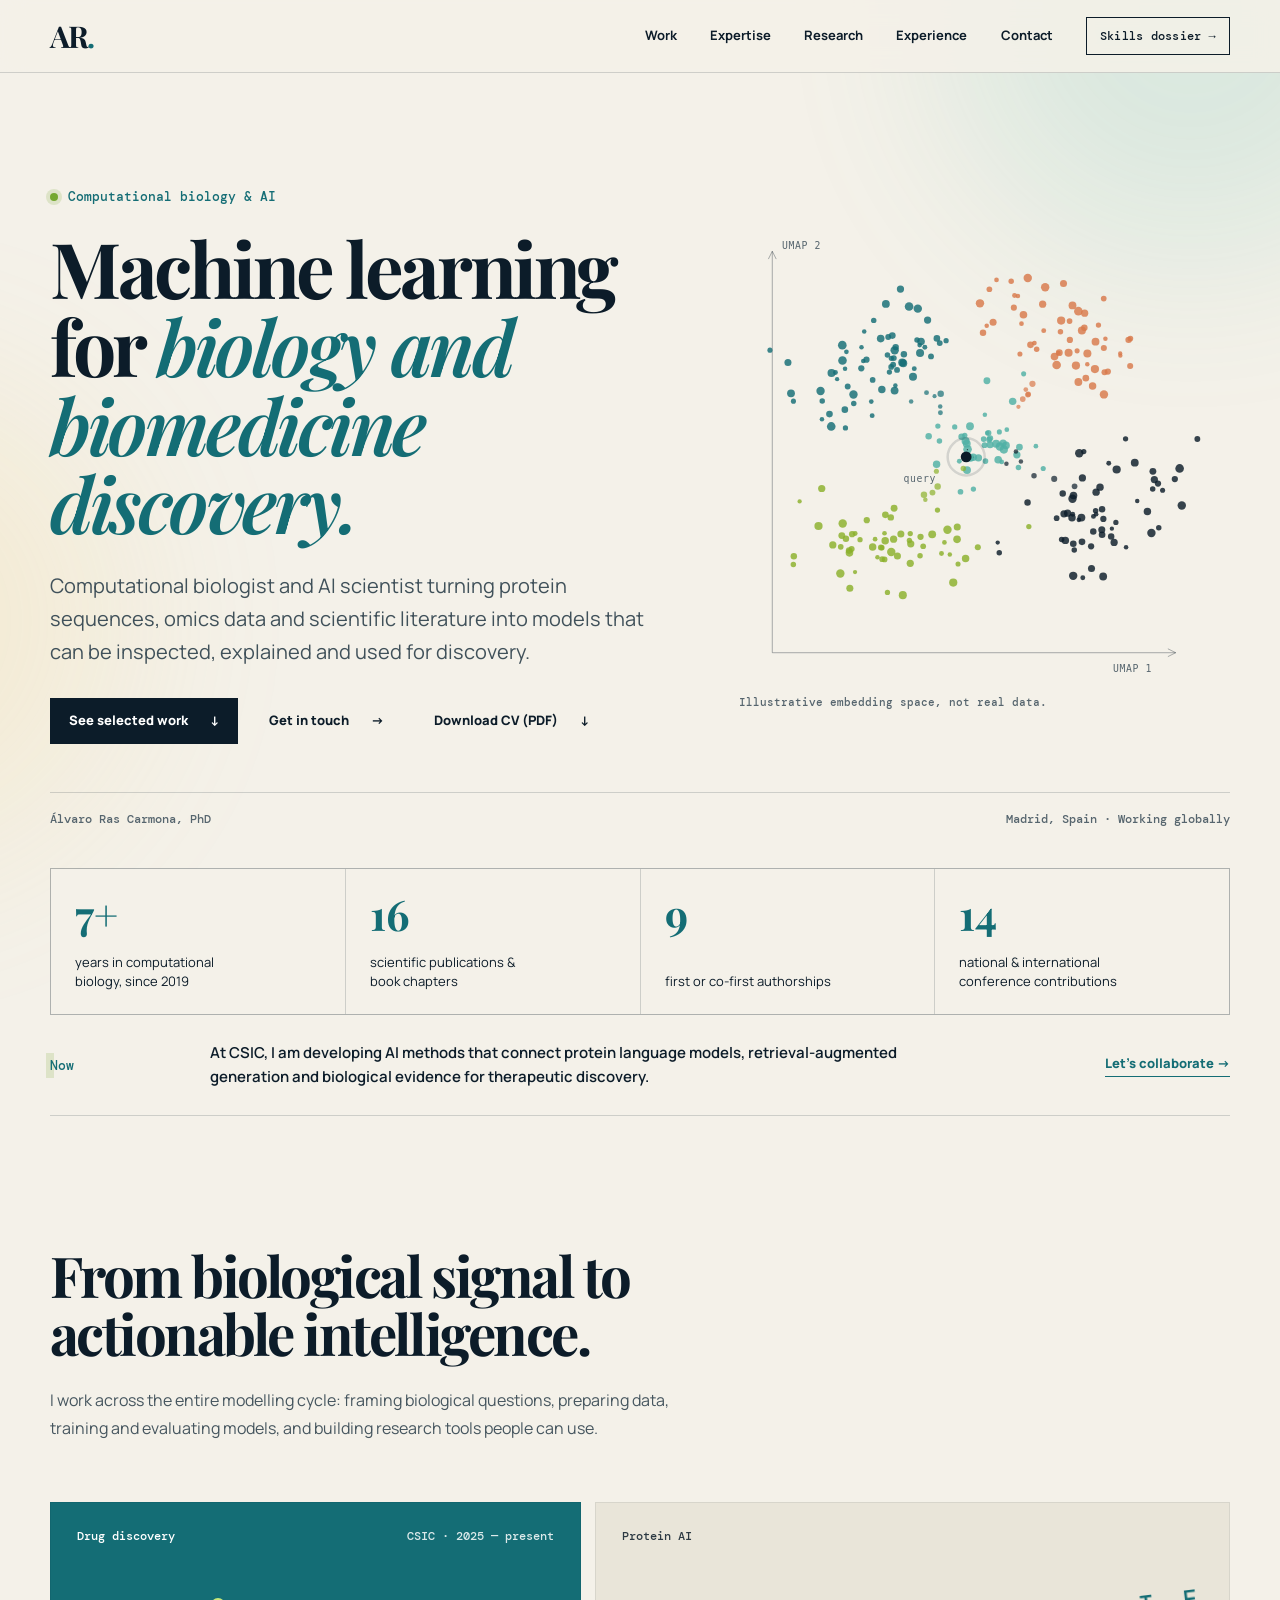
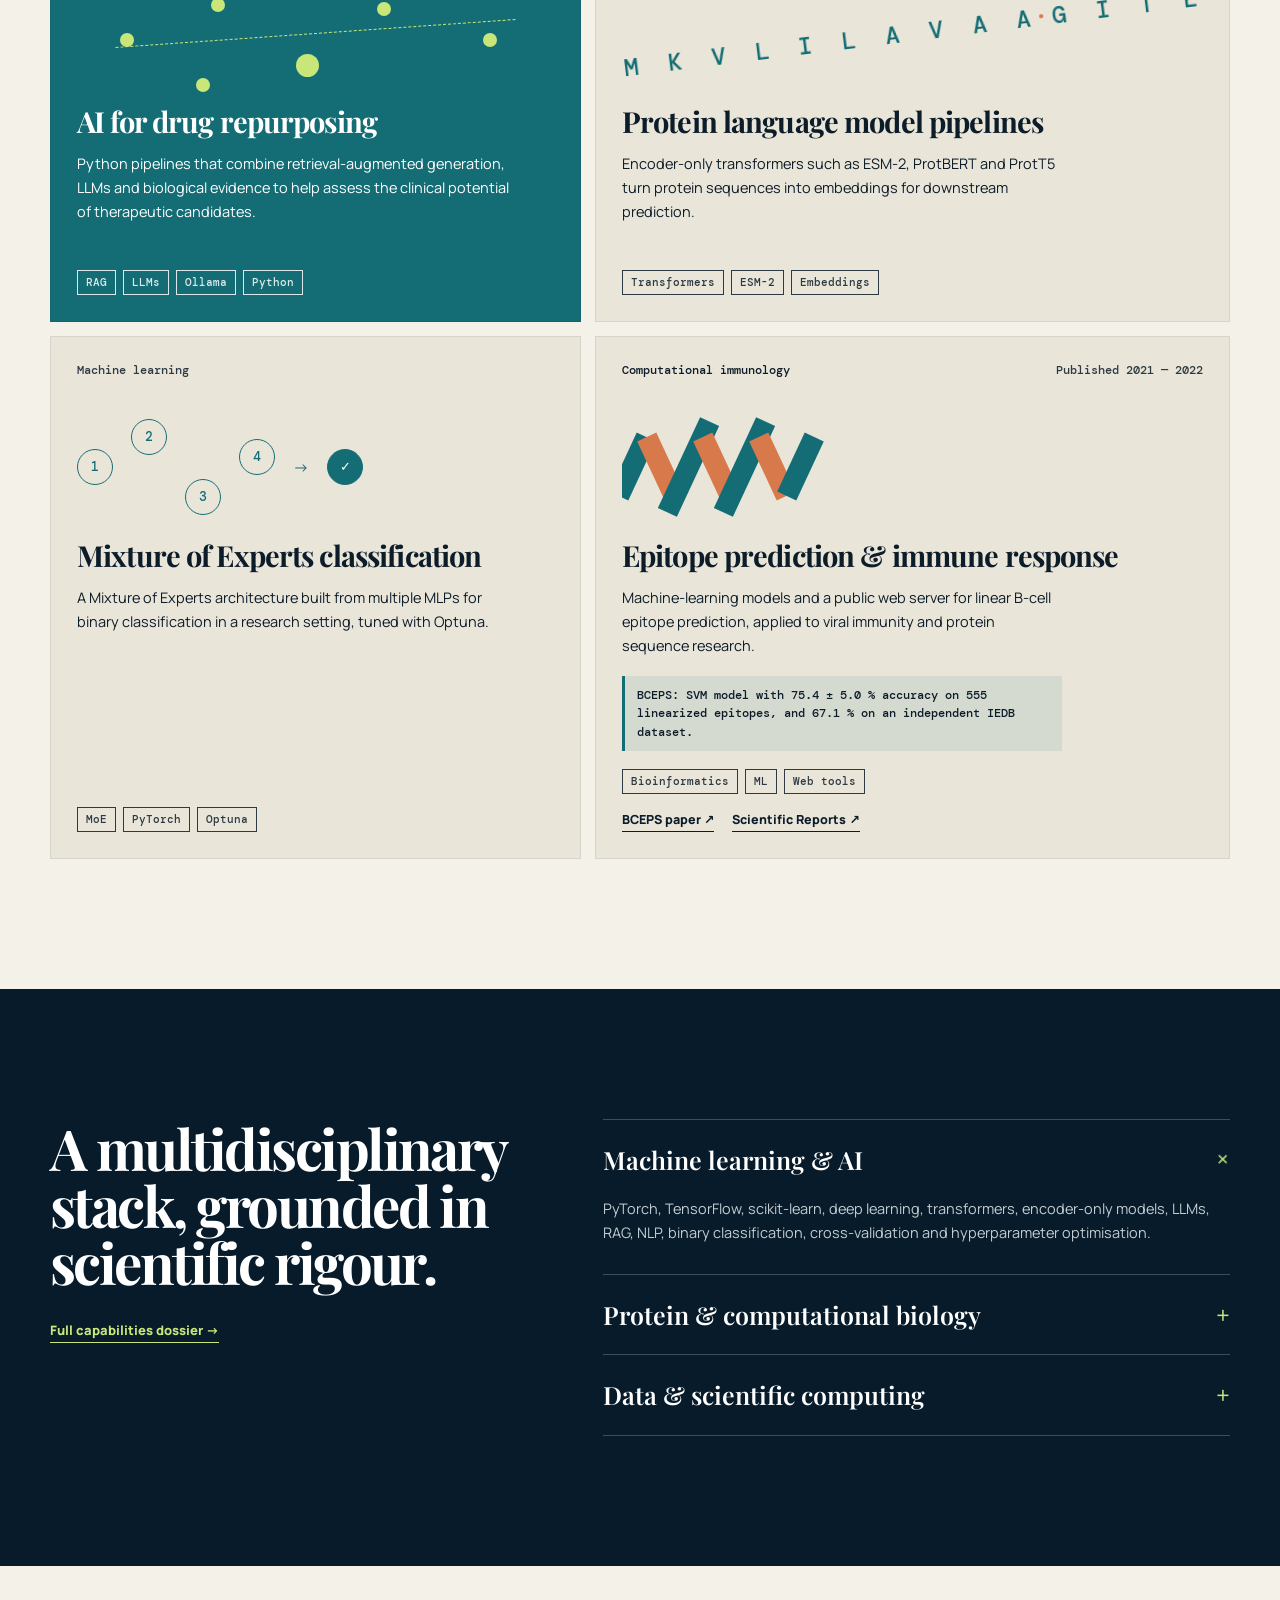
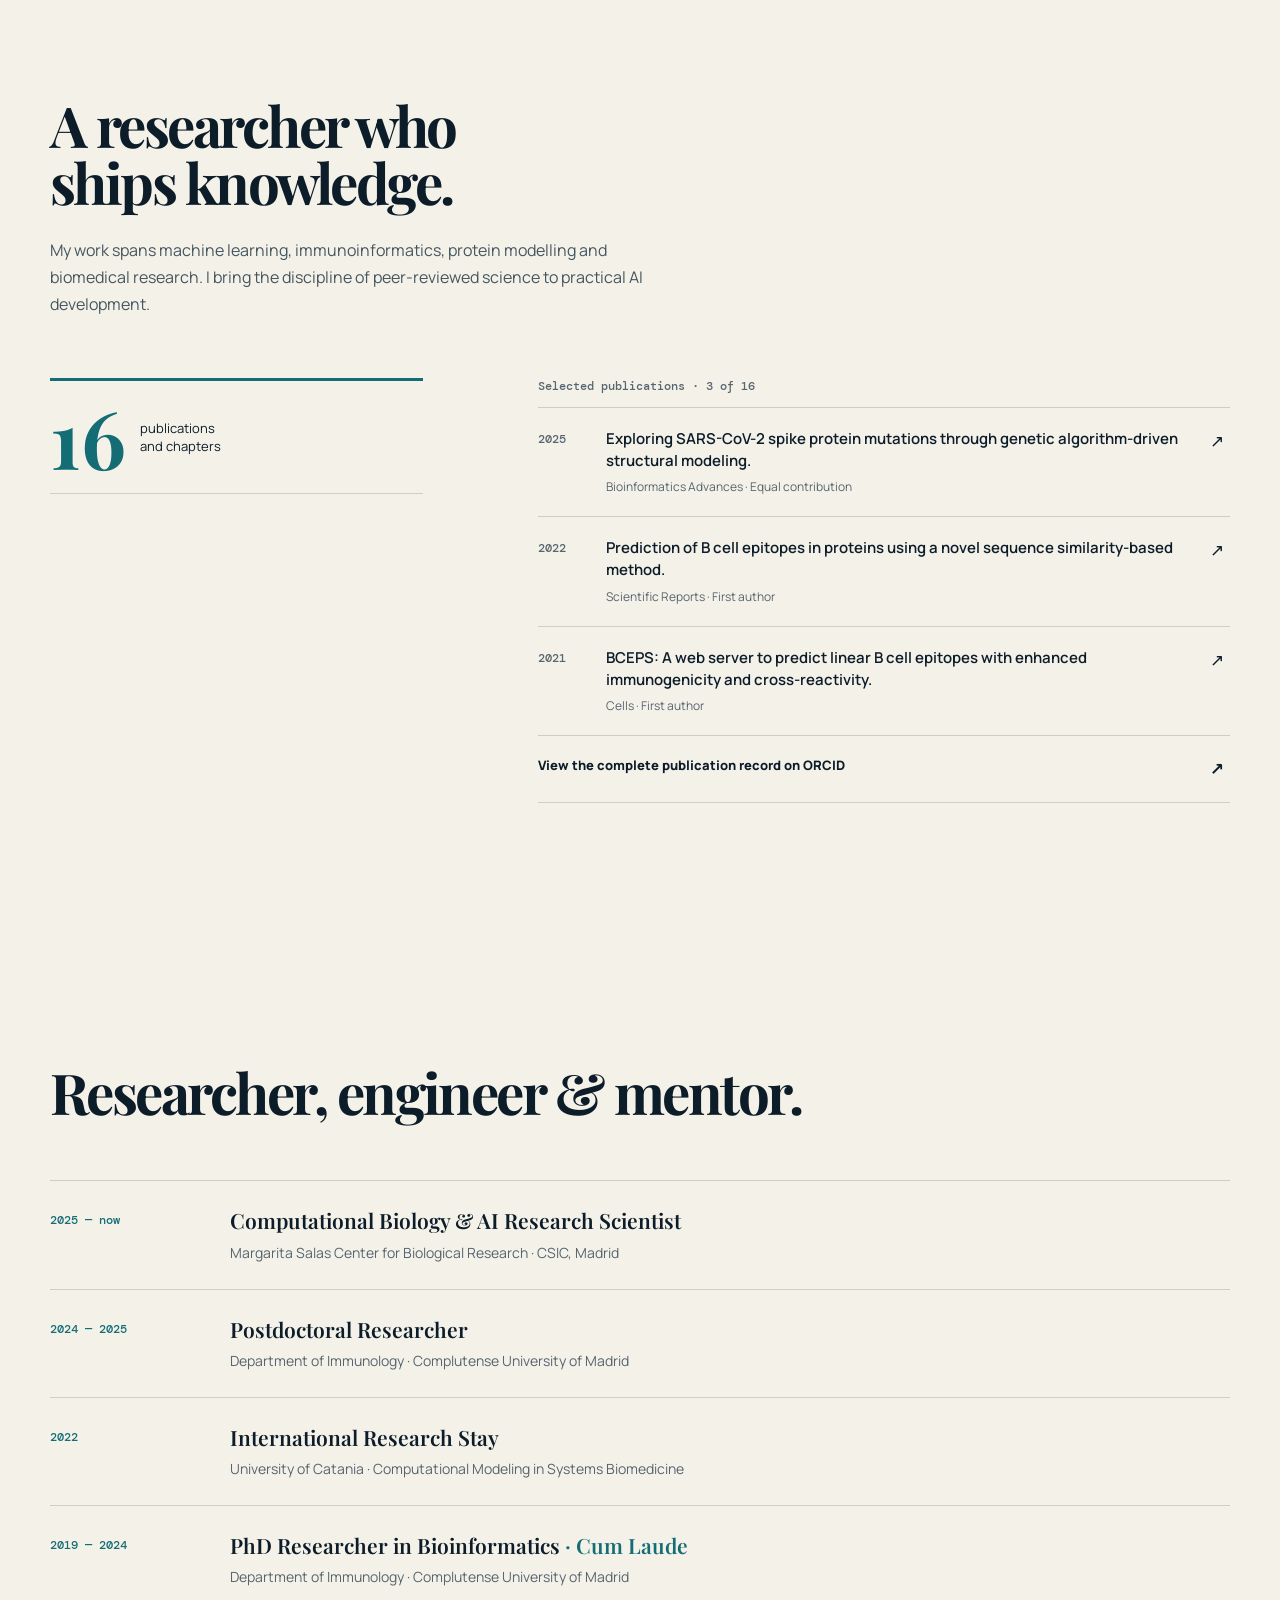
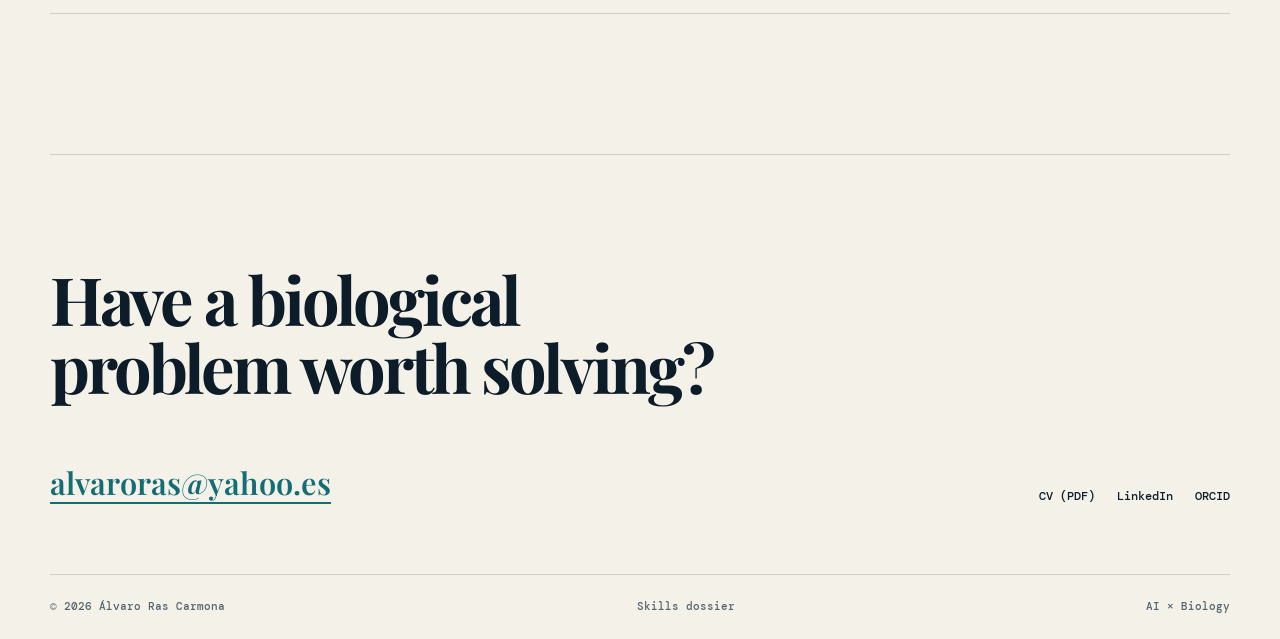
==== commit 8fe7f5fa: "Change done" ====
--- a/index.html
+++ b/index.html
@@ -236,7 +236,7 @@
       <!-- ============ EXPERIENCIA ============ -->
       <section id="experience" class="experience-section shell section-space" aria-labelledby="experience-title">
         <div class="section-intro">
-          <h2 id="experience-title">Researcher, engineer, mentor.</h2>
+          <h2 id="experience-title">Researcher, engineer &amp; mentor.</h2>
         </div>
         <!-- TODO: añade aquí tu formación (grado, máster) y, si quieres, premios o charlas. -->
         <ol class="timeline">
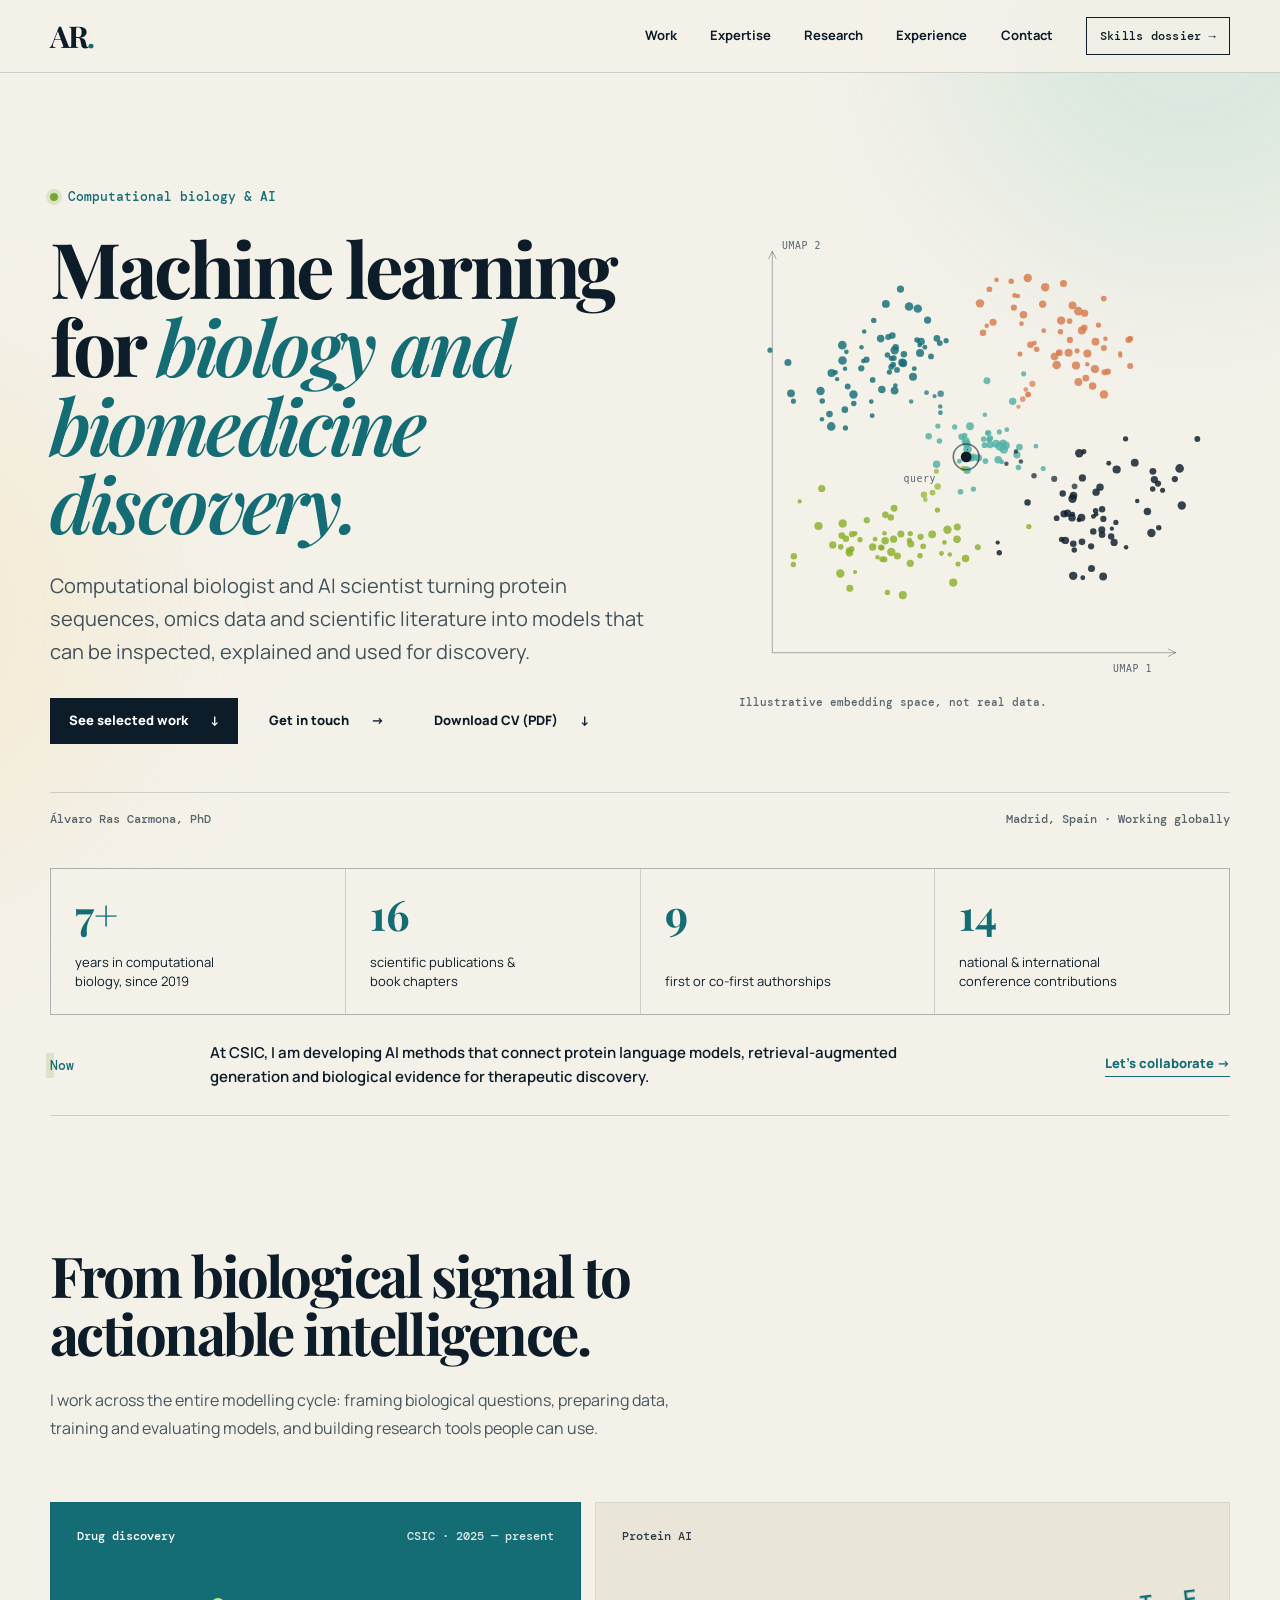
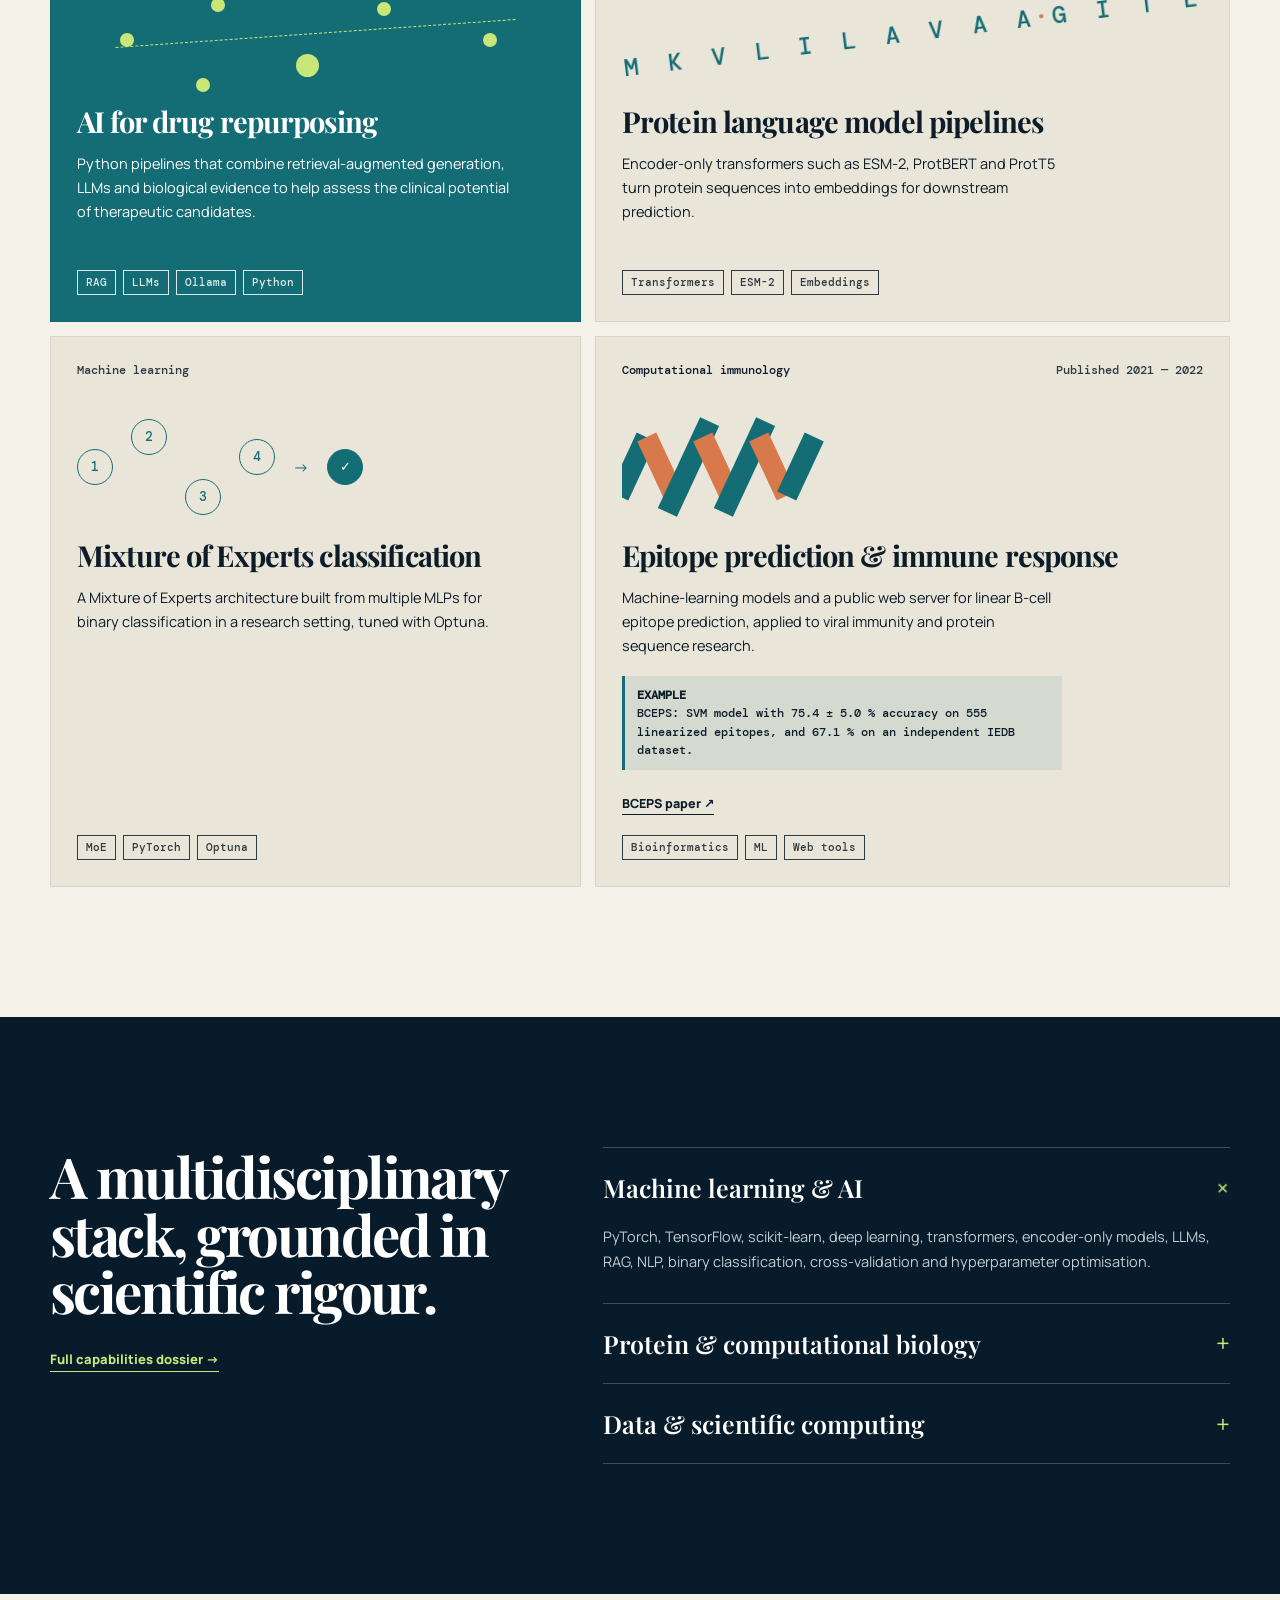
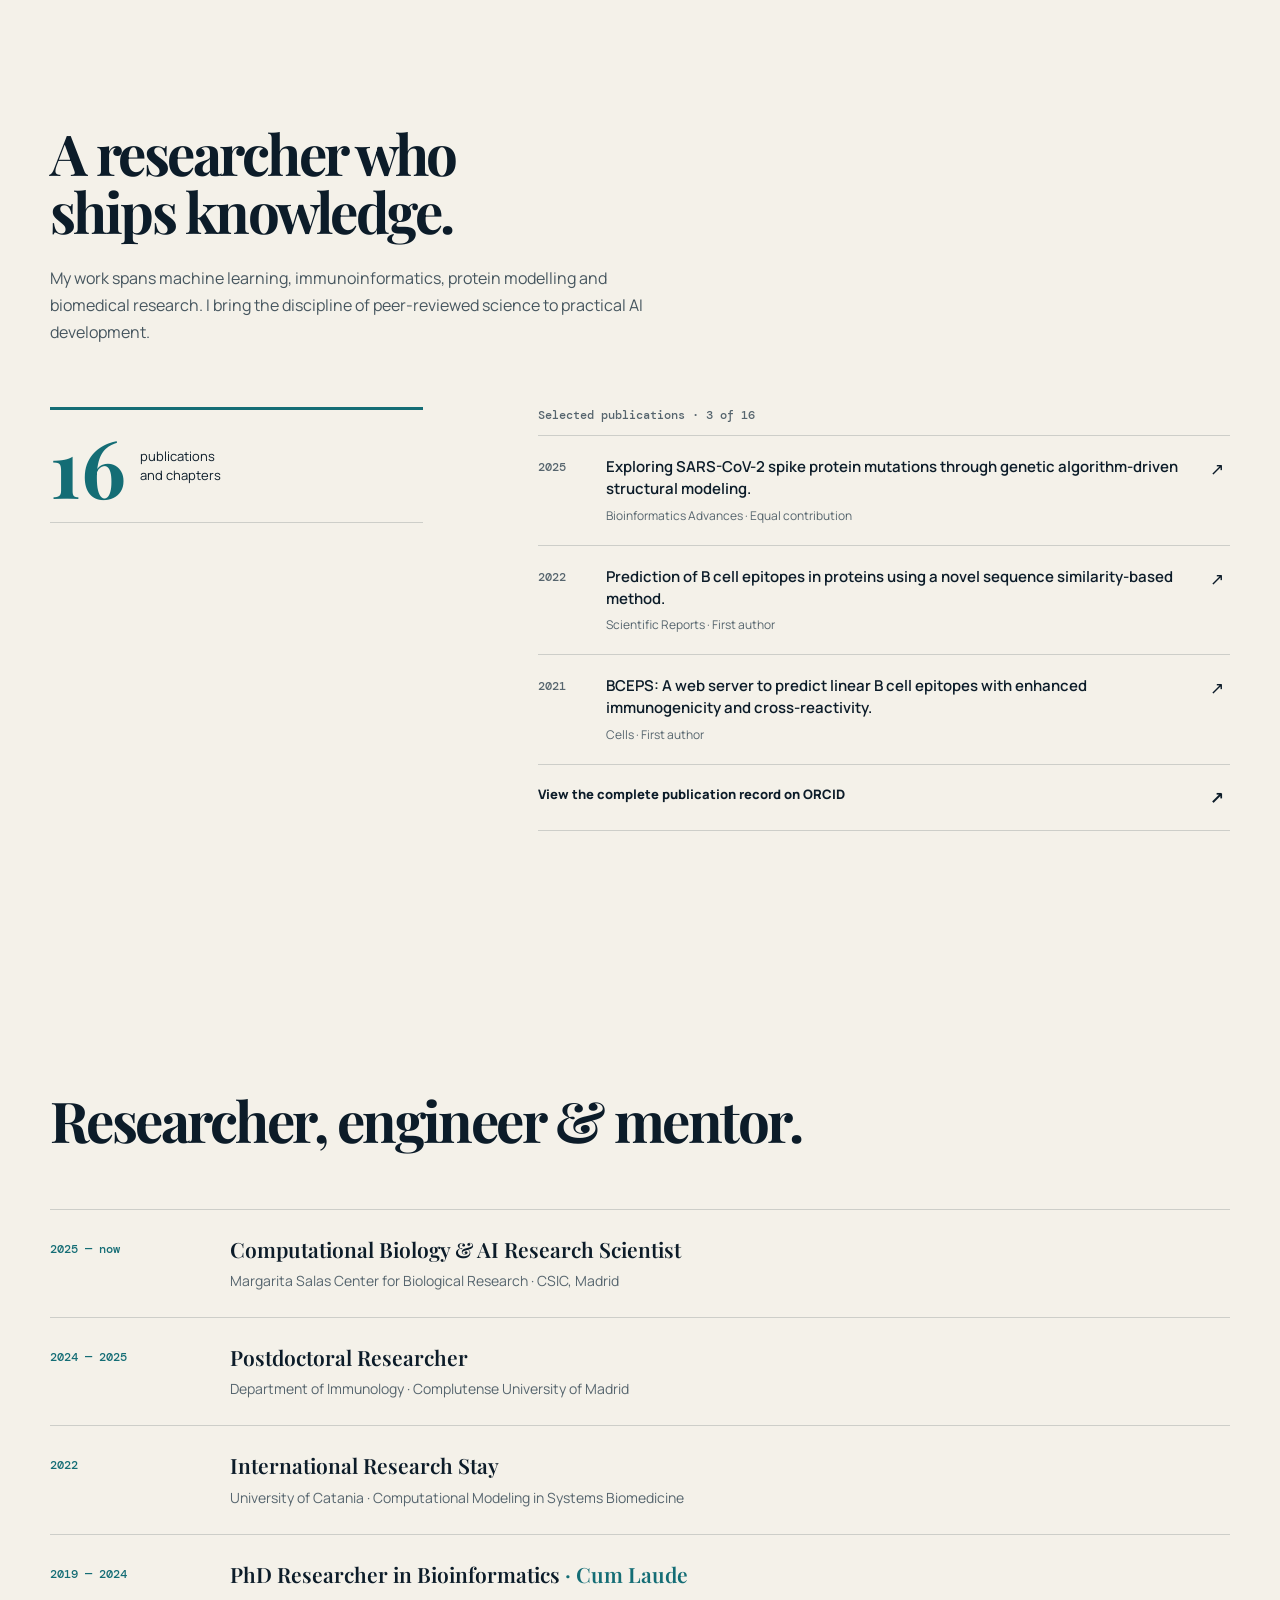
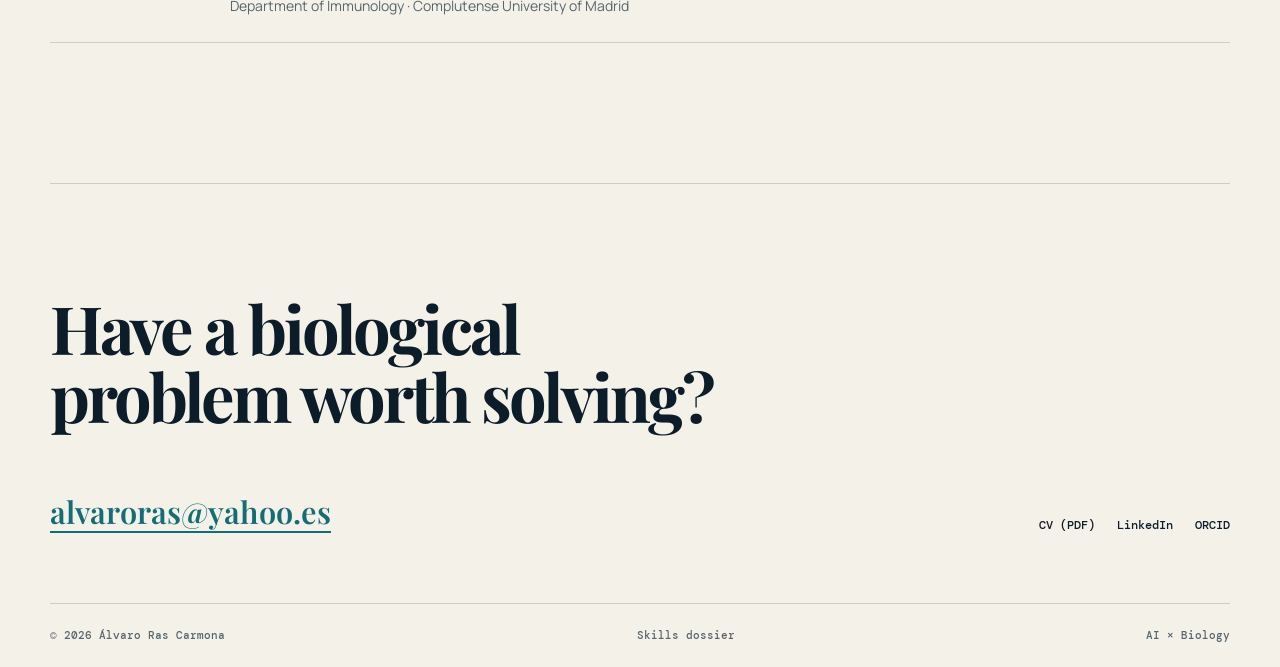
==== commit 102da5b2: "Change done" ====
--- a/index.html
+++ b/index.html
@@ -178,13 +178,12 @@
             <div class="project-symbol symbol-epitope" aria-hidden="true"><span></span><span></span><span></span><span></span><span></span><span></span><span></span></div>
             <h3>Epitope prediction &amp; immune response</h3>
             <p>Machine-learning models and a public web server for linear B-cell epitope prediction, applied to viral immunity and protein sequence research.</p>
-            <p class="project-result">BCEPS: SVM model with 75.4 ± 5.0 % accuracy on 555 linearized epitopes, and 67.1 % on an independent IEDB dataset.</p>
-            <ul class="tags"><li>Bioinformatics</li><li>ML</li><li>Web tools</li></ul>
-            <!-- TODO: si BCEPS tiene URL pública, añade aquí otro enlace "Use the web server ↗" -->
+            <p class="project-result"><strong>EXAMPLE</strong><br>BCEPS: SVM model with 75.4 ± 5.0 % accuracy on 555 linearized epitopes, and 67.1 % on an independent IEDB dataset.</p>
             <div class="project-links">
               <a href="https://doi.org/10.3390/cells10102744" target="_blank" rel="noopener noreferrer">BCEPS paper ↗<span class="visually-hidden"> (opens in a new tab)</span></a>
-              <a href="https://doi.org/10.1038/s41598-022-18021-1" target="_blank" rel="noopener noreferrer">Scientific Reports ↗<span class="visually-hidden"> (opens in a new tab)</span></a>
+              <!-- a href="https://doi.org/10.1038/s41598-022-18021-1" target="_blank" rel="noopener noreferrer">Scientific Reports ↗<span class="visually-hidden"> (opens in a new tab)</span></a -->
             </div>
+            <ul class="tags"><li>Bioinformatics</li><li>ML</li><li>Web tools</li></ul>
           </article>
         </div>
       </section>
--- a/home.css
+++ b/home.css
@@ -81,7 +81,7 @@
 .project-featured .project-result { border-left-color: var(--lime); background: rgba(255, 255, 255, 0.12); }
 .tags { display: flex; flex-wrap: wrap; gap: 7px; margin-top: auto; }
 .tags li { padding: 6px 8px; border: 1px solid currentColor; font: 500 11px/1 var(--f-mono); opacity: 0.85; }
-.project-links { display: flex; flex-wrap: wrap; gap: 8px 18px; margin-top: 18px; }
+.project-links { display: flex; flex-wrap: wrap; gap: 8px 18px; margin-top: 8px; margin-bottom: 20px;}
 .project-links a { padding-bottom: 2px; border-bottom: 1px solid currentColor; font: 800 12.5px/1.3 var(--f-sans); transition: opacity 0.2s; }
 .project-links a:hover { opacity: 0.7; }
 
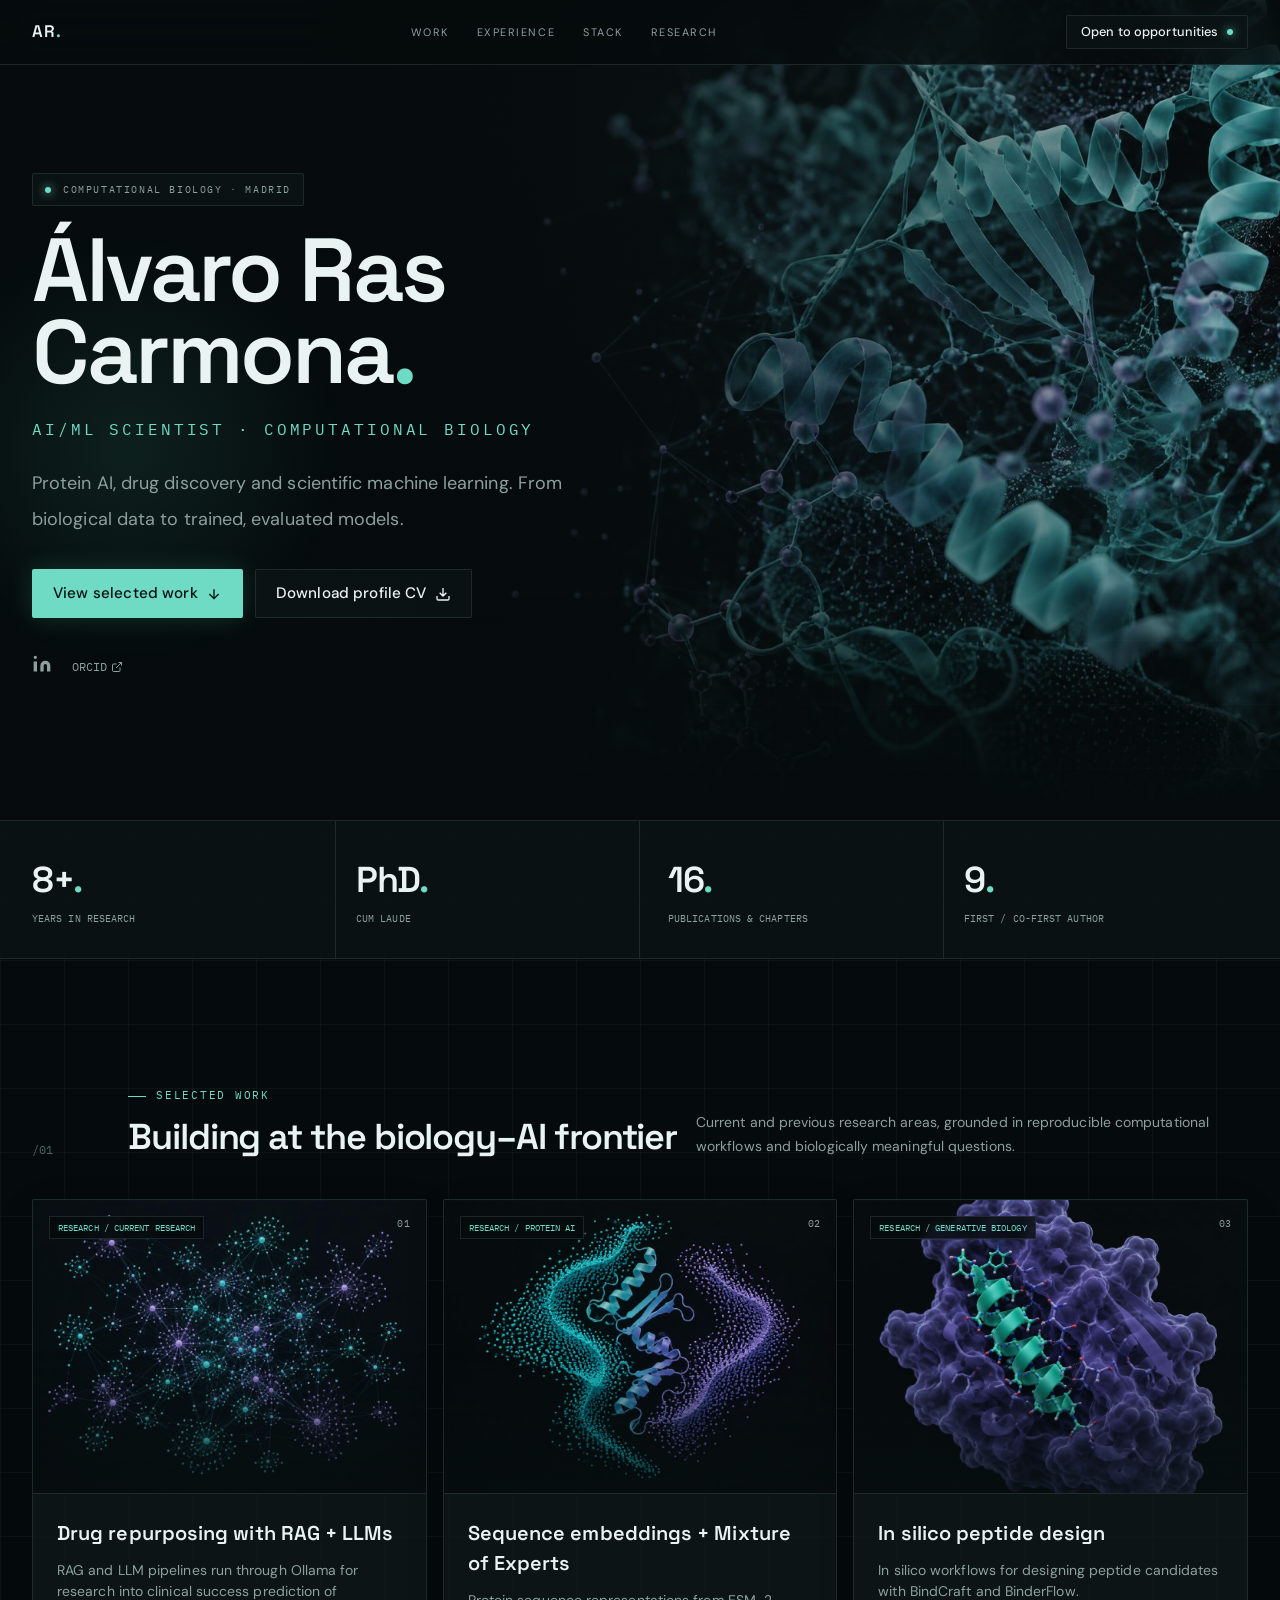
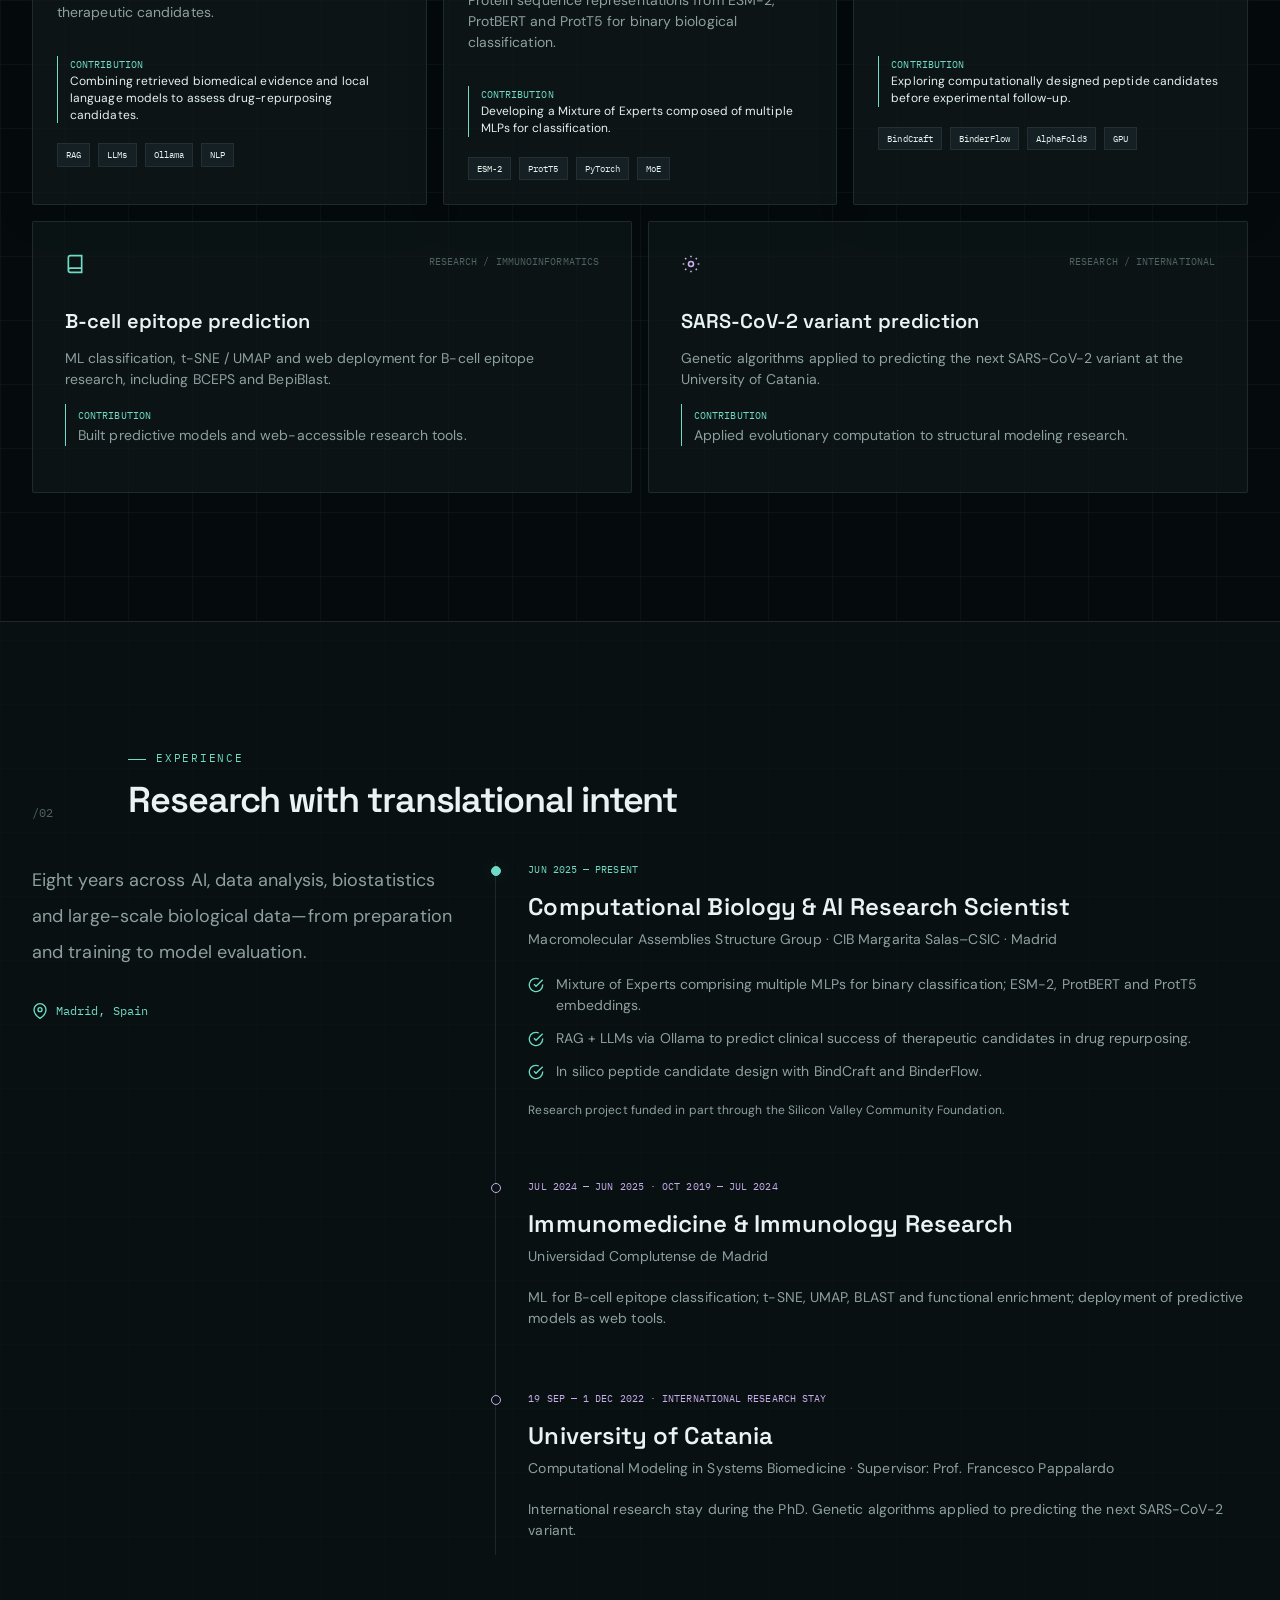
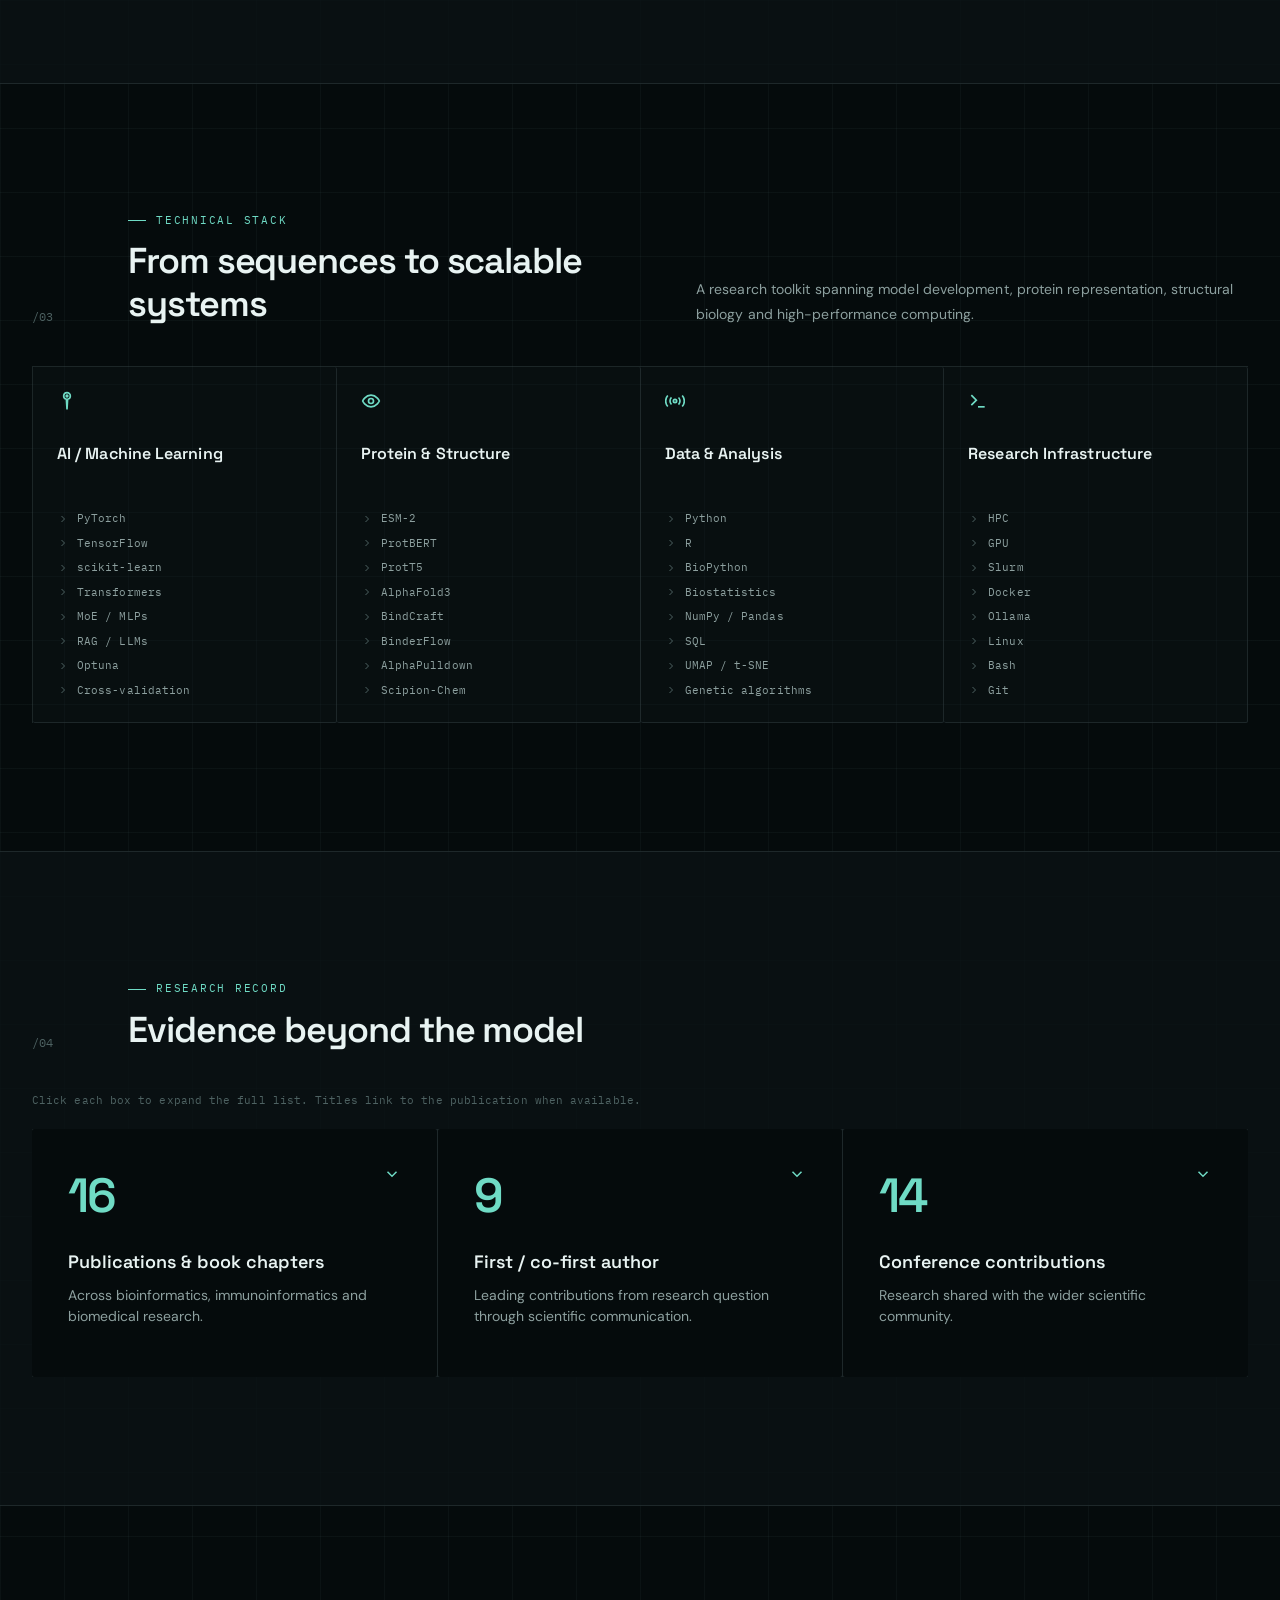
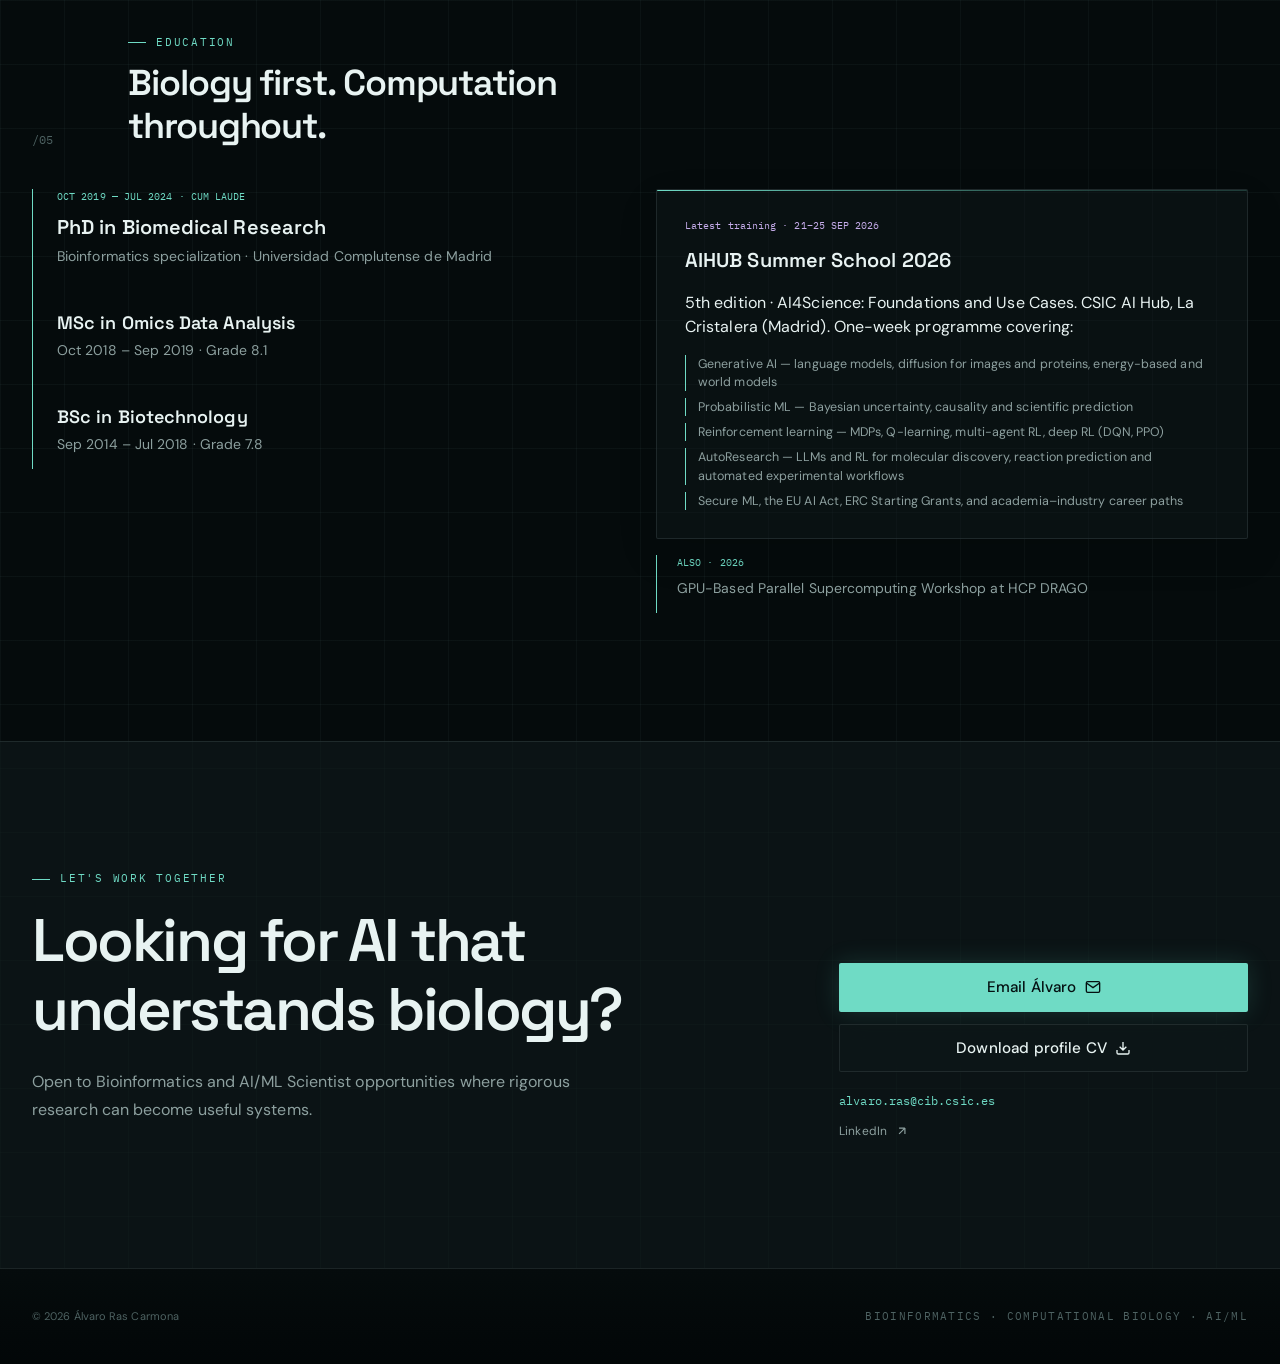
==== commit 93dc8062: "My web" ====
--- a/index.html
+++ b/index.html
@@ -1,272 +1,613 @@
-<!doctype html>
+<!DOCTYPE html>
 <html lang="en">
-  <head>
-    <meta charset="UTF-8" />
-    <meta name="viewport" content="width=device-width, initial-scale=1.0" />
-    <title>Álvaro Ras Carmona, PhD | Machine learning for protein and immune biology</title>
-    <meta name="description" content="Álvaro Ras Carmona, PhD — computational biologist and AI scientist working with protein language models, drug repurposing and immunoinformatics." />
-    <meta name="author" content="Álvaro Ras Carmona" />
-    <meta name="theme-color" content="#f4f1e9" />
-
-    <link rel="canonical" href="https://alvarorascarmona.github.io/" />
-
-    <!-- Open Graph / redes sociales -->
-    <meta property="og:type" content="website" />
-    <meta property="og:site_name" content="Álvaro Ras Carmona, PhD" />
-    <meta property="og:title" content="Álvaro Ras Carmona, PhD | Machine learning for protein and immune biology" />
-    <meta property="og:description" content="Computational biologist building machine learning and AI systems for biological discovery." />
-    <meta property="og:url" content="https://alvarorascarmona.github.io/" />
-    <meta property="og:image" content="https://alvarorascarmona.github.io/assets/og-image.png" />
-    <meta property="og:image:width" content="1200" />
-    <meta property="og:image:height" content="630" />
-    <meta property="og:image:alt" content="Álvaro Ras Carmona, PhD — Machine learning for protein and immune biology" />
-    <meta name="twitter:card" content="summary_large_image" />
-
-    <!-- Iconos -->
-    <link rel="icon" href="assets/favicon.svg" type="image/svg+xml" />
-    <link rel="apple-touch-icon" href="assets/apple-touch-icon.png" />
-
-    <!-- Fuentes -->
-    <link rel="preconnect" href="https://fonts.googleapis.com" />
-    <link rel="preconnect" href="https://fonts.gstatic.com" crossorigin />
-    <link href="https://fonts.googleapis.com/css2?family=DM+Mono:wght@400;500&family=Manrope:wght@400;500;600;700;800&family=Playfair+Display:ital,wght@0,600;0,700;1,600&display=swap" rel="stylesheet" />
-
-    <!-- Marca <html> como "con JS" antes de pintar (evita parpadeos en el menú móvil) -->
-    <script>document.documentElement.classList.add("js");</script>
-
-    <link rel="stylesheet" href="base.css" />
-    <link rel="stylesheet" href="home.css" />
-
-    <!-- Datos estructurados para buscadores -->
-    <script type="application/ld+json">
-      {
-        "@context": "https://schema.org",
-        "@type": "Person",
-        "name": "Álvaro Ras Carmona",
-        "honorificSuffix": "PhD",
-        "url": "https://alvarorascarmona.github.io/",
-        "image": "https://alvarorascarmona.github.io/assets/og-image.png",
-        "jobTitle": "Computational Biology & AI Research Scientist",
-        "email": "mailto:alvaroras@yahoo.es",
-        "affiliation": { "@type": "Organization", "name": "Margarita Salas Center for Biological Research, CSIC" },
-        "alumniOf": { "@type": "CollegeOrUniversity", "name": "Complutense University of Madrid" },
-        "address": { "@type": "PostalAddress", "addressLocality": "Madrid", "addressCountry": "ES" },
-        "knowsAbout": ["Machine learning", "Protein language models", "Immunoinformatics", "Drug repurposing", "Retrieval-augmented generation", "Bioinformatics"],
-        "sameAs": [
-          "https://github.com/alvarorascarmona",
-          "https://www.linkedin.com/in/ras-carmona/",
-          "https://orcid.org/0000-0003-1644-6878"
-        ]
-      }
-    </script>
-  </head>
-
-  <body id="top">
-    <a class="skip-link" href="#main">Skip to content</a>
-    <div class="page-glow glow-one" aria-hidden="true"></div>
-    <div class="page-glow glow-two" aria-hidden="true"></div>
-
+<head>
+  <meta charset="utf-8" />
+  <meta name="viewport" content="width=device-width, initial-scale=1" />
+  <meta name="author" content="Álvaro Ras Carmona" />
+  <title>Álvaro Ras Carmona, PhD | AI/ML Scientist · Computational Biology</title>
+  <meta name="description" content="AI/ML Scientist in computational biology with 8 years of experience. Protein AI, drug discovery and scientific machine learning at CIB Margarita Salas-CSIC." />
+  <meta property="og:title" content="Álvaro Ras Carmona, PhD | AI/ML Scientist · Computational Biology" />
+  <meta property="og:description" content="Protein AI, drug discovery and scientific ML. Explore research projects, publications and experience." />
+  <meta property="og:type" content="website" />
+  <meta name="twitter:card" content="summary_large_image" />
+  <link rel="canonical" href="/" />
+  <link rel="icon" href="favicon.svg" type="image/svg+xml" />
+  <link rel="preconnect" href="https://fonts.googleapis.com" />
+  <link rel="preconnect" href="https://fonts.gstatic.com" crossorigin />
+  <link href="https://fonts.googleapis.com/css2?family=DM+Sans:wght@400;500;600;700&family=IBM+Plex+Mono:wght@400;500;600&family=Space+Grotesk:wght@400;500;600;700&display=swap" rel="stylesheet" />
+  <link rel="stylesheet" href="styles.css" />
+</head>
+<body>
+  <main class="scientific-grid">
+    <!-- Header -->
     <header class="site-header">
-      <div class="shell site-header-inner">
-        <a class="wordmark" href="#top" aria-label="Álvaro Ras Carmona — back to top">AR<span>.</span></a>
-        <button class="nav-toggle" type="button" aria-expanded="false" aria-controls="site-nav">Menu</button>
-        <nav class="site-nav" id="site-nav" aria-label="Primary">
+      <div class="header-inner">
+        <a href="#top" class="logo" aria-label="Álvaro Ras Carmona, home">AR<span class="dot">.</span></a>
+        <nav class="nav-desktop" aria-label="Main navigation">
+          <a href="#work">Work</a>
+          <a href="#experience">Experience</a>
+          <a href="#stack">Stack</a>
+          <a href="#research">Research</a>
+        </nav>
+        <details class="nav-mobile">
+          <summary class="menu-btn" aria-label="Open navigation menu">
+            <svg width="16" height="16" viewBox="0 0 24 24" fill="none" stroke="currentColor" stroke-width="2"><path d="M4 6h16M4 12h16M4 18h16"/></svg>
+          </summary>
+          <nav class="mobile-menu" aria-label="Mobile navigation">
+            <a href="#work">Work</a>
+            <a href="#experience">Experience</a>
+            <a href="#stack">Stack</a>
+            <a href="#research">Research</a>
+          </nav>
+        </details>
+        <a href="#contact" class="btn btn-glass btn-sm">
+          <span class="btn-label-full">Open to opportunities</span>
+          <span class="btn-label-short">Contact</span>
+          <span class="status-dot"></span>
+        </a>
+      </div>
+    </header>
+
+    <!-- Hero -->
+    <section id="top" class="hero">
+      <img src="assets/protein-field.jpg" alt="Abstract protein structure and molecular network" width="1536" height="1024" fetchpriority="high" class="hero-image" />
+      <div class="hero-wash"></div>
+      <div class="hero-content">
+        <div class="fade-in hero-text">
+          <div class="badge">
+            <span class="status-dot"></span> Computational Biology · Madrid
+          </div>
+          <h1 class="hero-title">Álvaro Ras<br />Carmona<span class="dot">.</span></h1>
+          <p class="hero-role">AI/ML Scientist · Computational Biology</p>
+          <p class="hero-desc">
+            Protein AI, drug discovery and scientific machine learning. From biological data to trained, evaluated models.
+          </p>
+          <div class="hero-actions">
+            <a href="#work" class="btn btn-luminous btn-lg">View selected work <svg class="icon" width="16" height="16" viewBox="0 0 24 24" fill="none" stroke="currentColor" stroke-width="2"><path d="M12 5v14M5 12l7 7 7-7"/></svg></a>
+            <a href="alvaro-ras-carmona-profile-cv.pdf" download class="btn btn-glass btn-lg">Download profile CV <svg class="icon" width="16" height="16" viewBox="0 0 24 24" fill="none" stroke="currentColor" stroke-width="2"><path d="M21 15v4a2 2 0 01-2 2H5a2 2 0 01-2-2v-4M7 10l5 5 5-5M12 15V3"/></svg></a>
+          </div>
+          <div class="hero-links">
+            <a href="https://www.linkedin.com/in/ras-carmona/" target="_blank" rel="noreferrer" class="social-link" aria-label="LinkedIn profile">
+              <svg width="20" height="20" viewBox="0 0 24 24" fill="currentColor"><path d="M16 8a6 6 0 016 6v7h-4v-7a2 2 0 00-4 0v7h-4v-7a6 6 0 016-6zM2 9h4v12H2zM4 2a2 2 0 110 4 2 2 0 010-4z"/></svg>
+            </a>
+            <a href="https://orcid.org/0000-0003-1644-6878" target="_blank" rel="noreferrer" class="orcid-link">ORCID <svg class="icon-sm" width="12" height="12" viewBox="0 0 24 24" fill="none" stroke="currentColor" stroke-width="2"><path d="M18 13v6a2 2 0 01-2 2H5a2 2 0 01-2-2V8a2 2 0 012-2h6M15 3h6v6M10 14L21 3"/></svg></a>
+          </div>
+        </div>
+      </div>
+    </section>
+
+    <!-- Stats -->
+    <section class="stats" aria-label="Career highlights">
+      <div class="stats-grid">
+        <div class="stat">
+          <div class="stat-value">8+<span class="dot">.</span></div>
+          <div class="stat-label">Years in research</div>
+        </div>
+        <div class="stat">
+          <div class="stat-value">PhD<span class="dot">.</span></div>
+          <div class="stat-label">Cum Laude</div>
+        </div>
+        <div class="stat">
+          <div class="stat-value">16<span class="dot">.</span></div>
+          <div class="stat-label">Publications &amp; chapters</div>
+        </div>
+        <div class="stat">
+          <div class="stat-value">9<span class="dot">.</span></div>
+          <div class="stat-label">First / co-first author</div>
+        </div>
+      </div>
+    </section>
+
+    <!-- Work -->
+    <section id="work" class="section">
+      <div class="section-heading">
+        <span class="section-index">/01</span>
+        <div>
+          <p class="eyebrow">Selected work</p>
+          <h2 class="section-title">Building at the biology–AI frontier</h2>
+        </div>
+        <p class="section-body">Current and previous research areas, grounded in reproducible computational workflows and biologically meaningful questions.</p>
+      </div>
+
+      <div class="projects-grid">
+        <article class="project-card border-glow">
+          <div class="project-img-wrap">
+            <img src="assets/rag-network.jpg" alt="Abstract biomedical knowledge graph connecting compounds and targets" width="1024" height="768" loading="lazy" class="project-image" />
+            <span class="project-tag">RESEARCH / CURRENT RESEARCH</span>
+            <span class="project-num">01</span>
+          </div>
+          <div class="project-body">
+            <h3>Drug repurposing with RAG + LLMs</h3>
+            <p class="project-desc">RAG and LLM pipelines run through Ollama for research into clinical success prediction of therapeutic candidates.</p>
+            <p class="project-contrib"><span class="contrib-label">Contribution</span><br />Combining retrieved biomedical evidence and local language models to assess drug-repurposing candidates.</p>
+            <div class="project-tools">
+              <span>RAG</span><span>LLMs</span><span>Ollama</span><span>NLP</span>
+            </div>
+          </div>
+        </article>
+
+        <article class="project-card border-glow">
+          <div class="project-img-wrap">
+            <img src="assets/sequence-embedding.jpg" alt="Protein structure surrounded by two sequence embedding manifolds" width="1024" height="768" loading="lazy" class="project-image" />
+            <span class="project-tag">RESEARCH / PROTEIN AI</span>
+            <span class="project-num">02</span>
+          </div>
+          <div class="project-body">
+            <h3>Sequence embeddings + Mixture of Experts</h3>
+            <p class="project-desc">Protein sequence representations from ESM-2, ProtBERT and ProtT5 for binary biological classification.</p>
+            <p class="project-contrib"><span class="contrib-label">Contribution</span><br />Developing a Mixture of Experts composed of multiple MLPs for classification.</p>
+            <div class="project-tools">
+              <span>ESM-2</span><span>ProtT5</span><span>PyTorch</span><span>MoE</span>
+            </div>
+          </div>
+        </article>
+
+        <article class="project-card border-glow">
+          <div class="project-img-wrap">
+            <img src="assets/peptide-design.jpg" alt="Designed peptide helix binding to a protein surface" width="1024" height="768" loading="lazy" class="project-image" />
+            <span class="project-tag">RESEARCH / GENERATIVE BIOLOGY</span>
+            <span class="project-num">03</span>
+          </div>
+          <div class="project-body">
+            <h3>In silico peptide design</h3>
+            <p class="project-desc">In silico workflows for designing peptide candidates with BindCraft and BinderFlow.</p>
+            <p class="project-contrib"><span class="contrib-label">Contribution</span><br />Exploring computationally designed peptide candidates before experimental follow-up.</p>
+            <div class="project-tools">
+              <span>BindCraft</span><span>BinderFlow</span><span>AlphaFold3</span><span>GPU</span>
+            </div>
+          </div>
+        </article>
+      </div>
+
+      <div class="extra-projects">
+        <article class="extra-card">
+          <div class="extra-header">
+            <svg class="icon-primary" width="20" height="20" viewBox="0 0 24 24" fill="none" stroke="currentColor" stroke-width="2"><path d="M4 19.5A2.5 2.5 0 016.5 17H20M6.5 2H20v20H6.5A2.5 2.5 0 014 19.5v-15A2.5 2.5 0 016.5 2z"/></svg>
+            <span class="faint-label">RESEARCH / IMMUNOINFORMATICS</span>
+          </div>
+          <h3>B-cell epitope prediction</h3>
+          <p>ML classification, t-SNE / UMAP and web deployment for B-cell epitope research, including BCEPS and BepiBlast.</p>
+          <p class="project-contrib"><span class="contrib-label">Contribution</span><br />Built predictive models and web-accessible research tools.</p>
+        </article>
+        <article class="extra-card">
+          <div class="extra-header">
+            <svg class="icon-violet" width="20" height="20" viewBox="0 0 24 24" fill="none" stroke="currentColor" stroke-width="2"><circle cx="12" cy="12" r="3"/><path d="M12 2v2M12 20v2M4.93 4.93l1.41 1.41M17.66 17.66l1.41 1.41M2 12h2M20 12h2M4.93 19.07l1.41-1.41M17.66 6.34l1.41-1.41"/></svg>
+            <span class="faint-label">RESEARCH / INTERNATIONAL</span>
+          </div>
+          <h3>SARS-CoV-2 variant prediction</h3>
+          <p>Genetic algorithms applied to predicting the next SARS-CoV-2 variant at the University of Catania.</p>
+          <p class="project-contrib"><span class="contrib-label">Contribution</span><br />Applied evolutionary computation to structural modeling research.</p>
+        </article>
+      </div>
+    </section>
+
+    <!-- Experience -->
+    <section id="experience" class="section section-surface">
+      <div class="section-inner">
+        <div class="section-heading">
+          <span class="section-index">/02</span>
+          <div>
+            <p class="eyebrow">Experience</p>
+            <h2 class="section-title">Research with translational intent</h2>
+          </div>
+        </div>
+        <div class="experience-grid">
+          <div class="experience-intro">
+            <p>Eight years across AI, data analysis, biostatistics and large-scale biological data—from preparation and training to model evaluation.</p>
+            <div class="location">
+              <svg width="16" height="16" viewBox="0 0 24 24" fill="none" stroke="currentColor" stroke-width="2"><path d="M21 10c0 7-9 13-9 13s-9-6-9-13a9 9 0 0118 0z"/><circle cx="12" cy="10" r="3"/></svg>
+              Madrid, Spain
+            </div>
+          </div>
+          <div class="timeline">
+            <div class="timeline-item">
+              <span class="timeline-dot active"></span>
+              <p class="timeline-date">JUN 2025 — PRESENT</p>
+              <h3>Computational Biology &amp; AI Research Scientist</h3>
+              <p class="timeline-org">Macromolecular Assemblies Structure Group · CIB Margarita Salas–CSIC · Madrid</p>
+              <ul class="timeline-list">
+                <li>
+                  <svg class="check" width="16" height="16" viewBox="0 0 24 24" fill="none" stroke="currentColor" stroke-width="2"><path d="M22 11.08V12a10 10 0 11-5.93-9.14"/><path d="M22 4L12 14.01l-3-3"/></svg>
+                  Mixture of Experts comprising multiple MLPs for binary classification; ESM-2, ProtBERT and ProtT5 embeddings.
+                </li>
+                <li>
+                  <svg class="check" width="16" height="16" viewBox="0 0 24 24" fill="none" stroke="currentColor" stroke-width="2"><path d="M22 11.08V12a10 10 0 11-5.93-9.14"/><path d="M22 4L12 14.01l-3-3"/></svg>
+                  RAG + LLMs via Ollama to predict clinical success of therapeutic candidates in drug repurposing.
+                </li>
+                <li>
+                  <svg class="check" width="16" height="16" viewBox="0 0 24 24" fill="none" stroke="currentColor" stroke-width="2"><path d="M22 11.08V12a10 10 0 11-5.93-9.14"/><path d="M22 4L12 14.01l-3-3"/></svg>
+                  In silico peptide candidate design with BindCraft and BinderFlow.
+                </li>
+              </ul>
+              <p class="timeline-note">Research project funded in part through the Silicon Valley Community Foundation.</p>
+            </div>
+            <div class="timeline-item">
+              <span class="timeline-dot"></span>
+              <p class="timeline-date violet">JUL 2024 — JUN 2025 · OCT 2019 — JUL 2024</p>
+              <h3>Immunomedicine &amp; Immunology Research</h3>
+              <p class="timeline-org">Universidad Complutense de Madrid</p>
+              <p class="timeline-text">ML for B-cell epitope classification; t-SNE, UMAP, BLAST and functional enrichment; deployment of predictive models as web tools.</p>
+            </div>
+            <div class="timeline-item">
+              <span class="timeline-dot"></span>
+              <p class="timeline-date violet">19 SEP — 1 DEC 2022 · INTERNATIONAL RESEARCH STAY</p>
+              <h3>University of Catania</h3>
+              <p class="timeline-org">Computational Modeling in Systems Biomedicine · Supervisor: Prof. Francesco Pappalardo</p>
+              <p class="timeline-text">International research stay during the PhD. Genetic algorithms applied to predicting the next SARS-CoV-2 variant.</p>
+            </div>
+          </div>
+        </div>
+      </div>
+    </section>
+
+    <!-- Stack -->
+    <section id="stack" class="section">
+      <div class="section-heading">
+        <span class="section-index">/03</span>
+        <div>
+          <p class="eyebrow">Technical stack</p>
+          <h2 class="section-title">From sequences to scalable systems</h2>
+        </div>
+        <p class="section-body">A research toolkit spanning model development, protein representation, structural biology and high-performance computing.</p>
+      </div>
+      <div class="stack-grid">
+        <div class="stack-card">
+          <svg class="icon-primary" width="20" height="20" viewBox="0 0 24 24" fill="none" stroke="currentColor" stroke-width="2"><path d="M12 2a4 4 0 014 4c0 1.95-1.4 3.58-3.25 3.93L12 22l-.75-12.07A4.002 4.002 0 0112 2z"/><circle cx="12" cy="6" r="1"/></svg>
+          <h3>AI / Machine Learning</h3>
           <ul>
-            <li><a href="#work">Work</a></li>
-            <li><a href="#expertise">Expertise</a></li>
-            <li><a href="#research">Research</a></li>
-            <li><a href="#experience">Experience</a></li>
-            <li><a href="#contact">Contact</a></li>
-            <li><a class="nav-cta" href="skills.html">Skills dossier →</a></li>
+            <li><svg width="12" height="12" viewBox="0 0 24 24" fill="none" stroke="currentColor" stroke-width="2"><path d="M9 18l6-6-6-6"/></svg>PyTorch</li>
+            <li><svg width="12" height="12" viewBox="0 0 24 24" fill="none" stroke="currentColor" stroke-width="2"><path d="M9 18l6-6-6-6"/></svg>TensorFlow</li>
+            <li><svg width="12" height="12" viewBox="0 0 24 24" fill="none" stroke="currentColor" stroke-width="2"><path d="M9 18l6-6-6-6"/></svg>scikit-learn</li>
+            <li><svg width="12" height="12" viewBox="0 0 24 24" fill="none" stroke="currentColor" stroke-width="2"><path d="M9 18l6-6-6-6"/></svg>Transformers</li>
+            <li><svg width="12" height="12" viewBox="0 0 24 24" fill="none" stroke="currentColor" stroke-width="2"><path d="M9 18l6-6-6-6"/></svg>MoE / MLPs</li>
+            <li><svg width="12" height="12" viewBox="0 0 24 24" fill="none" stroke="currentColor" stroke-width="2"><path d="M9 18l6-6-6-6"/></svg>RAG / LLMs</li>
+            <li><svg width="12" height="12" viewBox="0 0 24 24" fill="none" stroke="currentColor" stroke-width="2"><path d="M9 18l6-6-6-6"/></svg>Optuna</li>
+            <li><svg width="12" height="12" viewBox="0 0 24 24" fill="none" stroke="currentColor" stroke-width="2"><path d="M9 18l6-6-6-6"/></svg>Cross-validation</li>
           </ul>
-        </nav>
-      </div>
-    </header>
-
-    <main id="main">
-      <!-- ============ HERO ============ -->
-      <section class="hero shell" aria-labelledby="hero-title">
-        <div class="hero-copy">
-          <p class="status rise" style="--i: 0"><span class="status-dot" aria-hidden="true"></span>Computational biology &amp; AI</p> 
-          <h1 id="hero-title" class="rise" style="--i: 1">Machine learning for <em>biology and biomedicine discovery.</em></h1>
-          <p class="lede rise" style="--i: 2">Computational biologist and AI scientist turning protein sequences, omics data and scientific literature into models that can be inspected, explained and used for discovery.</p>
-          <div class="hero-actions rise" style="--i: 3">
-            <a class="button button-primary" href="#work">See selected work <span aria-hidden="true">↓</span></a>
-            <a class="button button-quiet" href="mailto:alvaroras@yahoo.es?subject=Collaboration%20enquiry">Get in touch <span aria-hidden="true">→</span></a>
-            <a class="button button-quiet" href="CV_Alvaro_Ras.pdf" target="_blank" rel="noopener">Download CV (PDF) <span aria-hidden="true">↓</span></a>
-          </div>
-        </div>
-
-        <!--
-          TODO: sustituye assets/embedding-map.svg por una figura real de tu trabajo
-          (un UMAP de embeddings ESM-2, una estructura renderizada, una figura de un paper).
-          Mantén width/height para evitar saltos de maquetación.
-        -->
-        <figure class="hero-art">
-          <img src="assets/embedding-map.svg" width="480" height="480" alt="Illustrative 2D map of protein embeddings grouped into five clusters, with one query protein linked to its nearest neighbours." />
-          <!-- span class="chip chip-a">Protein embeddings</span -->
-          <!-- span class="chip chip-b">Nearest-neighbour retrieval</span -->
-          <figcaption>Illustrative embedding space, not real data.</figcaption>
-        </figure>
-
-        <div class="hero-footer">
-          <p>Álvaro Ras Carmona, PhD</p>
-          <p>Madrid, Spain · Working globally</p>
-        </div>
-      </section>
-
-      <!-- ============ MÉTRICAS ============ -->
-      <section class="metrics shell" aria-label="Career highlights">
-        <ul class="metrics-grid">
-          <!-- Ajusta el "7+" si cuentas experiencia previa a 2019 (TFG/máster, prácticas...) y añádela a la cronología. -->
-          <li><strong>7+</strong><span>years in computational biology, since 2019</span></li>
-          <li><strong>16</strong><span>scientific publications &amp; book chapters</span></li>
-          <li><strong>9</strong><span>first or co-first authorships</span></li>
-          <li><strong>14</strong><span>national &amp; international conference contributions</span></li>
-        </ul>
-      </section>
-
-      <!-- ============ AHORA ============ -->
-      <section class="now-section shell" aria-labelledby="now-title">
-        <p class="now-label"><span class="status-dot" aria-hidden="true"></span> <span id="now-title">Now</span></p>
-        <p>At CSIC, I am developing AI methods that connect protein language models, retrieval-augmented generation and biological evidence for therapeutic discovery.</p>
-        <a class="text-link" href="#contact">Let’s collaborate →</a>
-      </section>
-
-      <!-- ============ TRABAJO ============ -->
-      <section id="work" class="work-section shell section-space" aria-labelledby="work-title">
-        <div class="section-intro">
-          <h2 id="work-title">From biological signal to actionable intelligence.</h2>
-          <p>I work across the entire modelling cycle: framing biological questions, preparing data, training and evaluating models, and building research tools people can use.</p>
-        </div>
-
-        <div class="project-grid">
-          <article class="project-card project-featured">
-            <div class="project-card-head"><span>Drug discovery</span><span>CSIC · 2025 — present</span></div>
-            <div class="project-symbol symbol-network" aria-hidden="true"><i></i><i></i><i></i><i></i><i></i><i></i></div>
-            <h3>AI for drug repurposing</h3>
-            <p>Python pipelines that combine retrieval-augmented generation, LLMs and biological evidence to help assess the clinical potential of therapeutic candidates.</p>
-            <!-- TODO (opcional): añade un resultado si puedes hacerlo público. Ejemplo:
-            <p class="project-result">Result: …</p>
-            Si es confidencial, una línea como "Details available on request" también funciona. -->
-            <ul class="tags"><li>RAG</li><li>LLMs</li><li>Ollama</li><li>Python</li></ul>
-          </article>
-
-          <article class="project-card">
-            <div class="project-card-head"><span>Protein AI</span></div>
-            <div class="project-symbol symbol-sequence" aria-hidden="true">M K V L I L A V A A<span>·</span>G I T E</div>
-            <h3>Protein language model pipelines</h3>
-            <p>Encoder-only transformers such as ESM-2, ProtBERT and ProtT5 turn protein sequences into embeddings for downstream prediction.</p>
-            <!-- TODO: añade un dato (nº de secuencias, tarea, mejora frente a un baseline) y enlace al repo:
-            <p class="project-result">Result: …</p>
-            <div class="project-links"><a href="https://github.com/alvarorascarmona/REPO" target="_blank" rel="noopener noreferrer">Code on GitHub ↗</a></div> -->
-            <ul class="tags"><li>Transformers</li><li>ESM-2</li><li>Embeddings</li></ul>
-          </article>
-
-          <article class="project-card">
-            <div class="project-card-head"><span>Machine learning</span></div>
-            <div class="project-symbol symbol-experts" aria-hidden="true"><b>1</b><b>2</b><b>3</b><b>4</b><span>→</span><b class="output">✓</b></div>
-            <h3>Mixture of Experts classification</h3>
-            <p>A Mixture of Experts architecture built from multiple MLPs for binary classification in a research setting, tuned with Optuna.</p>
-            <!-- TODO: añade métrica (AUC, MCC, F1…) y comparación con un baseline:
-            <p class="project-result">Result: …</p> -->
-            <ul class="tags"><li>MoE</li><li>PyTorch</li><li>Optuna</li></ul>
-          </article>
-
-          <article class="project-card">
-            <div class="project-card-head"><span>Computational immunology</span><span>Published 2021 — 2022</span></div>
-            <div class="project-symbol symbol-epitope" aria-hidden="true"><span></span><span></span><span></span><span></span><span></span><span></span><span></span></div>
-            <h3>Epitope prediction &amp; immune response</h3>
-            <p>Machine-learning models and a public web server for linear B-cell epitope prediction, applied to viral immunity and protein sequence research.</p>
-            <p class="project-result"><strong>EXAMPLE</strong><br>BCEPS: SVM model with 75.4 ± 5.0 % accuracy on 555 linearized epitopes, and 67.1 % on an independent IEDB dataset.</p>
-            <div class="project-links">
-              <a href="https://doi.org/10.3390/cells10102744" target="_blank" rel="noopener noreferrer">BCEPS paper ↗<span class="visually-hidden"> (opens in a new tab)</span></a>
-              <!-- a href="https://doi.org/10.1038/s41598-022-18021-1" target="_blank" rel="noopener noreferrer">Scientific Reports ↗<span class="visually-hidden"> (opens in a new tab)</span></a -->
-            </div>
-            <ul class="tags"><li>Bioinformatics</li><li>ML</li><li>Web tools</li></ul>
-          </article>
-        </div>
-      </section>
-
-      <!-- ============ EXPERTISE ============ -->
-      <section id="expertise" class="expertise-section on-dark section-space" aria-labelledby="expertise-title">
-        <div class="shell expertise-layout">
-          <div class="section-intro">
-            <h2 id="expertise-title">A multidisciplinary stack, grounded in scientific rigour.</h2>
-            <a class="text-link" href="skills.html">Full capabilities dossier →</a>
-          </div>
-          <div class="expertise-list">
-            <details open>
-              <summary>Machine learning &amp; AI <i aria-hidden="true">+</i></summary>
-              <p>PyTorch, TensorFlow, scikit-learn, deep learning, transformers, encoder-only models, LLMs, RAG, NLP, binary classification, cross-validation and hyperparameter optimisation.</p>
-            </details>
-            <details>
-              <summary>Protein &amp; computational biology <i aria-hidden="true">+</i></summary>
-              <p>Protein language models, AlphaFold 3, in silico peptide design, BindCraft, BinderFlow, AlphaPulldown, protein-protein interaction prediction, computational chemistry and immunoinformatics.</p>
-            </details>
-            <details>
-              <summary>Data &amp; scientific computing <i aria-hidden="true">+</i></summary>
-              <p>Python, R, SQL, NumPy, pandas, biostatistics, UMAP, t-SNE, HPC, GPU computing, Slurm, Docker, Linux, Bash, Git and GitHub.</p>
-            </details>
-          </div>
-        </div>
-      </section>
-
-      <!-- ============ INVESTIGACIÓN ============ -->
-      <section id="research" class="research-section shell section-space" aria-labelledby="research-title">
-        <div class="section-intro">
-          <h2 id="research-title">A researcher who ships knowledge.</h2>
-          <p>My work spans machine learning, immunoinformatics, protein modelling and biomedical research. I bring the discipline of peer-reviewed science to practical AI development.</p>
-        </div>
-        <div class="research-layout">
-          <div class="publication-stat"><strong>16</strong><span>publications<br />and chapters</span></div>
+        </div>
+        <div class="stack-card">
+          <svg class="icon-primary" width="20" height="20" viewBox="0 0 24 24" fill="none" stroke="currentColor" stroke-width="2"><path d="M2 12s3-7 10-7 10 7 10 7-3 7-10 7-10-7-10-7z"/><circle cx="12" cy="12" r="3"/></svg>
+          <h3>Protein &amp; Structure</h3>
+          <ul>
+            <li><svg width="12" height="12" viewBox="0 0 24 24" fill="none" stroke="currentColor" stroke-width="2"><path d="M9 18l6-6-6-6"/></svg>ESM-2</li>
+            <li><svg width="12" height="12" viewBox="0 0 24 24" fill="none" stroke="currentColor" stroke-width="2"><path d="M9 18l6-6-6-6"/></svg>ProtBERT</li>
+            <li><svg width="12" height="12" viewBox="0 0 24 24" fill="none" stroke="currentColor" stroke-width="2"><path d="M9 18l6-6-6-6"/></svg>ProtT5</li>
+            <li><svg width="12" height="12" viewBox="0 0 24 24" fill="none" stroke="currentColor" stroke-width="2"><path d="M9 18l6-6-6-6"/></svg>AlphaFold3</li>
+            <li><svg width="12" height="12" viewBox="0 0 24 24" fill="none" stroke="currentColor" stroke-width="2"><path d="M9 18l6-6-6-6"/></svg>BindCraft</li>
+            <li><svg width="12" height="12" viewBox="0 0 24 24" fill="none" stroke="currentColor" stroke-width="2"><path d="M9 18l6-6-6-6"/></svg>BinderFlow</li>
+            <li><svg width="12" height="12" viewBox="0 0 24 24" fill="none" stroke="currentColor" stroke-width="2"><path d="M9 18l6-6-6-6"/></svg>AlphaPulldown</li>
+            <li><svg width="12" height="12" viewBox="0 0 24 24" fill="none" stroke="currentColor" stroke-width="2"><path d="M9 18l6-6-6-6"/></svg>Scipion-Chem</li>
+          </ul>
+        </div>
+        <div class="stack-card">
+          <svg class="icon-primary" width="20" height="20" viewBox="0 0 24 24" fill="none" stroke="currentColor" stroke-width="2"><circle cx="12" cy="12" r="2"/><path d="M16.24 7.76a6 6 0 010 8.49M7.76 16.24a6 6 0 010-8.49M20.66 5.34a10 10 0 010 13.32M3.34 18.66a10 10 0 010-13.32"/></svg>
+          <h3>Data &amp; Analysis</h3>
+          <ul>
+            <li><svg width="12" height="12" viewBox="0 0 24 24" fill="none" stroke="currentColor" stroke-width="2"><path d="M9 18l6-6-6-6"/></svg>Python</li>
+            <li><svg width="12" height="12" viewBox="0 0 24 24" fill="none" stroke="currentColor" stroke-width="2"><path d="M9 18l6-6-6-6"/></svg>R</li>
+            <li><svg width="12" height="12" viewBox="0 0 24 24" fill="none" stroke="currentColor" stroke-width="2"><path d="M9 18l6-6-6-6"/></svg>BioPython</li>
+            <li><svg width="12" height="12" viewBox="0 0 24 24" fill="none" stroke="currentColor" stroke-width="2"><path d="M9 18l6-6-6-6"/></svg>Biostatistics</li>
+            <li><svg width="12" height="12" viewBox="0 0 24 24" fill="none" stroke="currentColor" stroke-width="2"><path d="M9 18l6-6-6-6"/></svg>NumPy / Pandas</li>
+            <li><svg width="12" height="12" viewBox="0 0 24 24" fill="none" stroke="currentColor" stroke-width="2"><path d="M9 18l6-6-6-6"/></svg>SQL</li>
+            <li><svg width="12" height="12" viewBox="0 0 24 24" fill="none" stroke="currentColor" stroke-width="2"><path d="M9 18l6-6-6-6"/></svg>UMAP / t-SNE</li>
+            <li><svg width="12" height="12" viewBox="0 0 24 24" fill="none" stroke="currentColor" stroke-width="2"><path d="M9 18l6-6-6-6"/></svg>Genetic algorithms</li>
+          </ul>
+        </div>
+        <div class="stack-card">
+          <svg class="icon-primary" width="20" height="20" viewBox="0 0 24 24" fill="none" stroke="currentColor" stroke-width="2"><polyline points="4 17 10 11 4 5"/><line x1="12" y1="19" x2="20" y2="19"/></svg>
+          <h3>Research Infrastructure</h3>
+          <ul>
+            <li><svg width="12" height="12" viewBox="0 0 24 24" fill="none" stroke="currentColor" stroke-width="2"><path d="M9 18l6-6-6-6"/></svg>HPC</li>
+            <li><svg width="12" height="12" viewBox="0 0 24 24" fill="none" stroke="currentColor" stroke-width="2"><path d="M9 18l6-6-6-6"/></svg>GPU</li>
+            <li><svg width="12" height="12" viewBox="0 0 24 24" fill="none" stroke="currentColor" stroke-width="2"><path d="M9 18l6-6-6-6"/></svg>Slurm</li>
+            <li><svg width="12" height="12" viewBox="0 0 24 24" fill="none" stroke="currentColor" stroke-width="2"><path d="M9 18l6-6-6-6"/></svg>Docker</li>
+            <li><svg width="12" height="12" viewBox="0 0 24 24" fill="none" stroke="currentColor" stroke-width="2"><path d="M9 18l6-6-6-6"/></svg>Ollama</li>
+            <li><svg width="12" height="12" viewBox="0 0 24 24" fill="none" stroke="currentColor" stroke-width="2"><path d="M9 18l6-6-6-6"/></svg>Linux</li>
+            <li><svg width="12" height="12" viewBox="0 0 24 24" fill="none" stroke="currentColor" stroke-width="2"><path d="M9 18l6-6-6-6"/></svg>Bash</li>
+            <li><svg width="12" height="12" viewBox="0 0 24 24" fill="none" stroke="currentColor" stroke-width="2"><path d="M9 18l6-6-6-6"/></svg>Git</li>
+          </ul>
+        </div>
+      </div>
+    </section>
+
+    <!-- Research -->
+    <section id="research" class="section section-surface">
+      <div class="section-inner">
+        <div class="section-heading">
+          <span class="section-index">/04</span>
           <div>
-            <p class="section-note">Selected publications · 3 of 16</p>
-            <div class="publication-list">
-              <a href="https://doi.org/10.1093/bioadv/vbaf288" target="_blank" rel="noopener noreferrer"><span class="pub-year">2025</span><span><b>Exploring SARS-CoV-2 spike protein mutations through genetic algorithm-driven structural modeling.</b><small>Bioinformatics Advances · Equal contribution</small></span><i class="arrow" aria-hidden="true">↗</i></a>
-              <a href="https://doi.org/10.1038/s41598-022-18021-1" target="_blank" rel="noopener noreferrer"><span class="pub-year">2022</span><span><b>Prediction of B cell epitopes in proteins using a novel sequence similarity-based method.</b><small>Scientific Reports · First author</small></span><i class="arrow" aria-hidden="true">↗</i></a>
-              <a href="https://doi.org/10.3390/cells10102744" target="_blank" rel="noopener noreferrer"><span class="pub-year">2021</span><span><b>BCEPS: A web server to predict linear B cell epitopes with enhanced immunogenicity and cross-reactivity.</b><small>Cells · First author</small></span><i class="arrow" aria-hidden="true">↗</i></a>
-              <a href="https://orcid.org/0000-0003-1644-6878" target="_blank" rel="noopener noreferrer" class="all-publications"><span>View the complete publication record on ORCID</span><i class="arrow" aria-hidden="true">↗</i></a>
-            </div>
-          </div>
-        </div>
-      </section>
-
-      <!-- ============ EXPERIENCIA ============ -->
-      <section id="experience" class="experience-section shell section-space" aria-labelledby="experience-title">
-        <div class="section-intro">
-          <h2 id="experience-title">Researcher, engineer &amp; mentor.</h2>
-        </div>
-        <!-- TODO: añade aquí tu formación (grado, máster) y, si quieres, premios o charlas. -->
-        <ol class="timeline">
-          <li><time>2025 — now</time><div><h3>Computational Biology &amp; AI Research Scientist</h3><p>Margarita Salas Center for Biological Research · CSIC, Madrid</p></div></li>
-          <li><time>2024 — 2025</time><div><h3>Postdoctoral Researcher</h3><p>Department of Immunology · Complutense University of Madrid</p></div></li>
-          <li><time>2022</time><div><h3>International Research Stay</h3><p>University of Catania · Computational Modeling in Systems Biomedicine</p></div></li>
-          <li><time>2019 — 2024</time><div><h3>PhD Researcher in Bioinformatics <span>· Cum Laude</span></h3><p>Department of Immunology · Complutense University of Madrid</p></div></li>
-        </ol>
-      </section>
-
-      <!-- ============ CONTACTO ============ -->
-      <section id="contact" class="contact-section shell" aria-labelledby="contact-title">
-        <h2 id="contact-title">Have a biological problem worth solving?</h2>
-        <div class="contact-bottom">
-          <a class="contact-email" href="mailto:alvaroras@yahoo.es?subject=Collaboration%20enquiry">alvaroras@yahoo.es</a>
-          <ul class="contact-links" aria-label="Profiles and documents">
-            <li><a href="CV_Alvaro_Ras.pdf" target="_blank" rel="noopener">CV (PDF)</a></li>
-            <!-- li><a href="https://github.com/alvarorascarmona" target="_blank" rel="noopener noreferrer">GitHub</a></li -->
-            <li><a href="https://www.linkedin.com/in/ras-carmona/" target="_blank" rel="noopener noreferrer">LinkedIn</a></li>
-            <li><a href="https://orcid.org/0000-0003-1644-6878" target="_blank" rel="noopener noreferrer">ORCID</a></li>
-          </ul>
-        </div>
-      </section>
-    </main>
-
-    <footer class="site-footer shell">
-      <span>© <span data-year>2026</span> Álvaro Ras Carmona</span>
-      <a href="skills.html">Skills dossier</a>
-      <span>AI × Biology</span>
+            <p class="eyebrow">Research record</p>
+            <h2 class="section-title">Evidence beyond the model</h2>
+          </div>
+        </div>
+        <p class="research-hint">Click each box to expand the full list. Titles link to the publication when available.</p>
+        <div class="research-stats" id="research-accordion">
+          <!-- Publications & book chapters -->
+          <div class="research-stat accordion-item" data-panel="pubs">
+            <button type="button" class="accordion-trigger" aria-expanded="false" aria-controls="panel-pubs" id="trigger-pubs">
+              <span class="research-num">16</span>
+              <h3>Publications &amp; book chapters</h3>
+              <p>Across bioinformatics, immunoinformatics and biomedical research.</p>
+              <span class="accordion-chevron" aria-hidden="true">
+                <svg width="18" height="18" viewBox="0 0 24 24" fill="none" stroke="currentColor" stroke-width="2"><path d="M6 9l6 6 6-6"/></svg>
+              </span>
+            </button>
+            <div class="accordion-panel" id="panel-pubs" role="region" aria-labelledby="trigger-pubs" hidden>
+              <ul class="expand-list">
+                <li>
+                  <span class="el-year">2025</span>
+                  <div class="el-body">
+                    <a href="https://doi.org/10.1093/bioadv/vbaf288" target="_blank" rel="noreferrer" class="el-title">Exploring SARS-CoV-2 spike protein mutations through genetic algorithm-driven structural modeling</a>
+                    <span class="el-meta">Di Salvatore et al. · <em>Bioinformatics Advances</em></span>
+                  </div>
+                </li>
+                <li>
+                  <span class="el-year">2025</span>
+                  <div class="el-body">
+                    <a href="https://doi.org/10.3390/ijms26136041" target="_blank" rel="noreferrer" class="el-title">Similarity to Self-Antigens Shapes Epitope Recognition from Viruses Under Autoimmune and Infectious Disease</a>
+                    <span class="el-meta">Ras-Carmona et al. · <em>International Journal of Molecular Sciences</em></span>
+                  </div>
+                </li>
+                <li>
+                  <span class="el-year">2025</span>
+                  <div class="el-body">
+                    <a href="https://www.jecs.pl/index.php/jecs/article/view/1980" target="_blank" rel="noreferrer" class="el-title">Analysis of gender and scientific output of researchers in the Spanish University</a>
+                    <span class="el-meta">Ras-Carmona, Lafuente &amp; Reche · <em>Journal of Education Culture and Society</em></span>
+                  </div>
+                </li>
+                <li>
+                  <span class="el-year">2024</span>
+                  <div class="el-body">
+                    <a href="https://doi.org/10.3390/cells13131076" target="_blank" rel="noreferrer" class="el-title">Analysis of Virus-Specific B Cell Epitopes Reveals Extensive Antigen Degradation Prior to Recognition</a>
+                    <span class="el-meta">Ras-Carmona &amp; Reche · <em>Cells</em></span>
+                  </div>
+                </li>
+                <li>
+                  <span class="el-year">2024</span>
+                  <div class="el-body">
+                    <a href="https://doi.org/10.3390/biomedicines12081885" target="_blank" rel="noreferrer" class="el-title">Eucalyptus essential oil inhibits cell infection by SARS-CoV-2 Spike pseudotyped lentivirus</a>
+                    <span class="el-meta">Fernandez et al. · <em>Biomedicines</em></span>
+                  </div>
+                </li>
+                <li>
+                  <span class="el-year">2024</span>
+                  <div class="el-body">
+                    <a href="https://doi.org/10.1016/j.oraloncology.2024.107078" target="_blank" rel="noreferrer" class="el-title">Oral squamous cell carcinomas drive monocytes into immunosuppressive CD25+ CD163+ CD206+ macrophages</a>
+                    <span class="el-meta">Pelaez-Prestel et al. · <em>Oral Oncology</em></span>
+                  </div>
+                </li>
+                <li>
+                  <span class="el-year">2023</span>
+                  <div class="el-body">
+                    <a href="https://doi.org/10.3389/fimmu.2023.1235053" target="_blank" rel="noreferrer" class="el-title">Combining different bacteria in vaccine formulations enhances the chance for antiviral cross-reactive immunity: a detailed in silico analysis for influenza A virus</a>
+                    <span class="el-meta">Bodas-Pinedo et al. · <em>Frontiers in Immunology</em></span>
+                  </div>
+                </li>
+                <li>
+                  <span class="el-year">2022</span>
+                  <div class="el-body">
+                    <a href="https://doi.org/10.1038/s41598-022-18021-1" target="_blank" rel="noreferrer" class="el-title">Prediction of B cell epitopes in proteins using a novel sequence similarity-based method</a>
+                    <span class="el-meta">Ras-Carmona et al. · <em>Scientific Reports</em></span>
+                  </div>
+                </li>
+                <li>
+                  <span class="el-year">2022</span>
+                  <div class="el-body">
+                    <a href="https://doi.org/10.3390/biomedicines10050996" target="_blank" rel="noreferrer" class="el-title">Resilience of Spike-Specific Immunity Induced by COVID-19 Vaccines against SARS-CoV-2 Variants</a>
+                    <span class="el-meta">Ballesteros-Sanabria et al. · <em>Biomedicines</em></span>
+                  </div>
+                </li>
+                <li>
+                  <span class="el-year">2021</span>
+                  <div class="el-body">
+                    <a href="https://doi.org/10.3390/cells10102744" target="_blank" rel="noreferrer" class="el-title">BCEPS: A Web Server to Predict Linear B Cell Epitopes with Enhanced Immunogenicity and Cross-Reactivity</a>
+                    <span class="el-meta">Ras-Carmona et al. · <em>Cells</em></span>
+                  </div>
+                </li>
+                <li>
+                  <span class="el-year">2021</span>
+                  <div class="el-body">
+                    <a href="https://doi.org/10.1186/s12859-021-04257-7" target="_blank" rel="noreferrer" class="el-title">Prediction of unconventional protein secretion by exosomes</a>
+                    <span class="el-meta">Ras-Carmona, Gomez-Perosanz &amp; Reche · <em>BMC Bioinformatics</em></span>
+                  </div>
+                </li>
+                <li>
+                  <span class="el-year">2020</span>
+                  <div class="el-body">
+                    <a href="https://doi.org/10.1186/s12859-020-03782-1" target="_blank" rel="noreferrer" class="el-title">Identification of CD8+ T cell epitopes through proteasome cleavage site predictions</a>
+                    <span class="el-meta">Gomez-Perosanz et al. · <em>BMC Bioinformatics</em></span>
+                  </div>
+                </li>
+                <li>
+                  <span class="el-year">2020</span>
+                  <div class="el-body">
+                    <a href="https://doi.org/10.1007/978-1-0716-0389-5_23" target="_blank" rel="noreferrer" class="el-title">PCPS: a web server to predict proteasomal cleavage sites</a>
+                    <span class="el-meta">Gomez-Perosanz, Ras-Carmona &amp; Reche · <em>Methods in Molecular Biology</em> (book chapter)</span>
+                  </div>
+                </li>
+              </ul>
+              <p class="expand-note">Plus additional works and chapters. Full record on <a href="https://orcid.org/0000-0003-1644-6878" target="_blank" rel="noreferrer">ORCID</a>.</p>
+            </div>
+          </div>
+
+          <!-- First / co-first author -->
+          <div class="research-stat accordion-item" data-panel="first">
+            <button type="button" class="accordion-trigger" aria-expanded="false" aria-controls="panel-first" id="trigger-first">
+              <span class="research-num">9</span>
+              <h3>First / co-first author</h3>
+              <p>Leading contributions from research question through scientific communication.</p>
+              <span class="accordion-chevron" aria-hidden="true">
+                <svg width="18" height="18" viewBox="0 0 24 24" fill="none" stroke="currentColor" stroke-width="2"><path d="M6 9l6 6 6-6"/></svg>
+              </span>
+            </button>
+            <div class="accordion-panel" id="panel-first" role="region" aria-labelledby="trigger-first" hidden>
+              <ul class="expand-list">
+                <li>
+                  <span class="el-year">2025</span>
+                  <div class="el-body">
+                    <a href="https://doi.org/10.3390/ijms26136041" target="_blank" rel="noreferrer" class="el-title">Similarity to Self-Antigens Shapes Epitope Recognition from Viruses Under Autoimmune and Infectious Disease</a>
+                    <span class="el-meta">Ras-Carmona, Lehmann &amp; Reche · <em>IJMS</em></span>
+                  </div>
+                </li>
+                <li>
+                  <span class="el-year">2025</span>
+                  <div class="el-body">
+                    <a href="https://www.jecs.pl/index.php/jecs/article/view/1980" target="_blank" rel="noreferrer" class="el-title">Analysis of gender and scientific output of researchers in the Spanish University</a>
+                    <span class="el-meta">Ras-Carmona, Lafuente &amp; Reche · <em>JECS</em></span>
+                  </div>
+                </li>
+                <li>
+                  <span class="el-year">2024</span>
+                  <div class="el-body">
+                    <a href="https://doi.org/10.3390/cells13131076" target="_blank" rel="noreferrer" class="el-title">Analysis of Virus-Specific B Cell Epitopes Reveals Extensive Antigen Degradation Prior to Recognition</a>
+                    <span class="el-meta">Ras-Carmona &amp; Reche · <em>Cells</em></span>
+                  </div>
+                </li>
+                <li>
+                  <span class="el-year">2022</span>
+                  <div class="el-body">
+                    <a href="https://doi.org/10.1038/s41598-022-18021-1" target="_blank" rel="noreferrer" class="el-title">Prediction of B cell epitopes in proteins using a novel sequence similarity-based method</a>
+                    <span class="el-meta">Ras-Carmona et al. · <em>Scientific Reports</em></span>
+                  </div>
+                </li>
+                <li>
+                  <span class="el-year">2021</span>
+                  <div class="el-body">
+                    <a href="https://doi.org/10.3390/cells10102744" target="_blank" rel="noreferrer" class="el-title">BCEPS: A Web Server to Predict Linear B Cell Epitopes with Enhanced Immunogenicity and Cross-Reactivity</a>
+                    <span class="el-meta">Ras-Carmona et al. · <em>Cells</em></span>
+                  </div>
+                </li>
+                <li>
+                  <span class="el-year">2021</span>
+                  <div class="el-body">
+                    <a href="https://doi.org/10.1186/s12859-021-04257-7" target="_blank" rel="noreferrer" class="el-title">Prediction of unconventional protein secretion by exosomes</a>
+                    <span class="el-meta">Ras-Carmona, Gomez-Perosanz &amp; Reche · <em>BMC Bioinformatics</em></span>
+                  </div>
+                </li>
+                <li>
+                  <span class="el-year">2024</span>
+                  <div class="el-body">
+                    <span class="el-title">Desarrollo de herramientas bioinformáticas para la predicción de epítopos lineales de linfocitos B</span>
+                    <span class="el-meta">PhD Thesis · Universidad Complutense de Madrid · Cum Laude</span>
+                  </div>
+                </li>
+              </ul>
+              <p class="expand-note">Selected first-author works shown. Full record on <a href="https://orcid.org/0000-0003-1644-6878" target="_blank" rel="noreferrer">ORCID</a>.</p>
+            </div>
+          </div>
+
+          <!-- Conference contributions -->
+          <div class="research-stat accordion-item" data-panel="conf">
+            <button type="button" class="accordion-trigger" aria-expanded="false" aria-controls="panel-conf" id="trigger-conf">
+              <span class="research-num">14</span>
+              <h3>Conference contributions</h3>
+              <p>Research shared with the wider scientific community.</p>
+              <span class="accordion-chevron" aria-hidden="true">
+                <svg width="18" height="18" viewBox="0 0 24 24" fill="none" stroke="currentColor" stroke-width="2"><path d="M6 9l6 6 6-6"/></svg>
+              </span>
+            </button>
+            <div class="accordion-panel" id="panel-conf" role="region" aria-labelledby="trigger-conf" hidden>
+              <ul class="expand-list">
+                <li>
+                  <span class="el-year">2023</span>
+                  <div class="el-body">
+                    <a href="https://doi.org/10.1109/BIBM58861.2023.10385446" target="_blank" rel="noreferrer" class="el-title">Genetic Algorithm-Based Prediction of Emerging SARS-CoV-2 Variants: A Computational Biology Perspective</a>
+                    <span class="el-meta">Maleki, Ras-Carmona et al. · IEEE BIBM 2023</span>
+                  </div>
+                </li>
+                <li>
+                  <span class="el-year">2022</span>
+                  <div class="el-body">
+                    <a href="https://doi.org/10.1109/BIBM55620.2022.9995711" target="_blank" rel="noreferrer" class="el-title">Genetic algorithm application for the prediction of potential SARS-CoV-2 new variant of concern</a>
+                    <span class="el-meta">Maleki, Ras-Carmona et al. · IEEE BIBM 2022</span>
+                  </div>
+                </li>
+                <li>
+                  <span class="el-year">2019</span>
+                  <div class="el-body">
+                    <a href="https://doi.org/10.1109/BIBM47256.2019.8983198" target="_blank" rel="noreferrer" class="el-title">Prediction of proteasomal cleavage sites using PCPS</a>
+                    <span class="el-meta">Gomez-Perosanz, Ras-Carmona &amp; Reche · IEEE BIBM 2019</span>
+                  </div>
+                </li>
+              </ul>
+              <p class="expand-note">Indexed IEEE BIBM papers listed. Additional posters and oral contributions across scientific meetings — full record on <a href="https://orcid.org/0000-0003-1644-6878" target="_blank" rel="noreferrer">ORCID</a> and <a href="https://www.linkedin.com/in/ras-carmona/" target="_blank" rel="noreferrer">LinkedIn</a>.</p>
+            </div>
+          </div>
+        </div>
+      </div>
+    </section>
+
+    <!-- Education -->
+    <section id="education" class="section">
+      <div class="section-heading">
+        <span class="section-index">/05</span>
+        <div>
+          <p class="eyebrow">Education</p>
+          <h2 class="section-title">Biology first. Computation throughout.</h2>
+        </div>
+      </div>
+      <div class="education-grid">
+        <div class="edu-main">
+          <div class="edu-item">
+            <p class="edu-date">OCT 2019 — JUL 2024 · CUM LAUDE</p>
+            <h3>PhD in Biomedical Research</h3>
+            <p>Bioinformatics specialization · Universidad Complutense de Madrid</p>
+          </div>
+          <div class="edu-item">
+            <h3>MSc in Omics Data Analysis</h3>
+            <p>Oct 2018 – Sep 2019 · Grade 8.1</p>
+          </div>
+          <div class="edu-item">
+            <h3>BSc in Biotechnology</h3>
+            <p>Sep 2014 – Jul 2018 · Grade 7.8</p>
+          </div>
+        </div>
+        <div class="edu-side">
+          <div class="edu-card">
+            <p class="edu-date">Latest training · 21–25 SEP 2026</p>
+            <h3><a href="https://aihub.csic.es/en/summer-school-2026/" target="_blank" rel="noreferrer">AIHUB Summer School 2026</a></h3>
+            <p>5th edition · AI4Science: Foundations and Use Cases. CSIC AI Hub, La Cristalera (Madrid). One-week programme covering:</p>
+            <ul class="edu-learn">
+              <li>Generative AI — language models, diffusion for images and proteins, energy-based and world models</li>
+              <li>Probabilistic ML — Bayesian uncertainty, causality and scientific prediction</li>
+              <li>Reinforcement learning — MDPs, Q-learning, multi-agent RL, deep RL (DQN, PPO)</li>
+              <li>AutoResearch — LLMs and RL for molecular discovery, reaction prediction and automated experimental workflows</li>
+              <li>Secure ML, the EU AI Act, ERC Starting Grants, and academia–industry career paths</li>
+            </ul>
+          </div>
+          <div class="edu-training">
+            <p class="edu-date">Also · 2026</p>
+            <p>GPU-Based Parallel Supercomputing Workshop at HCP DRAGO</p>
+          </div>
+        </div>
+      </div>
+    </section>
+
+    <!-- Contact -->
+    <section id="contact" class="section section-contact">
+      <div class="contact-grid">
+        <div>
+          <p class="eyebrow">Let's work together</p>
+          <h2 class="contact-title">Looking for AI that understands biology?</h2>
+          <p class="contact-desc">Open to Bioinformatics and AI/ML Scientist opportunities where rigorous research can become useful systems.</p>
+        </div>
+        <div class="contact-actions">
+          <a href="mailto:alvaro.ras@cib.csic.es" class="btn btn-luminous btn-lg">Email Álvaro <svg class="icon" width="16" height="16" viewBox="0 0 24 24" fill="none" stroke="currentColor" stroke-width="2"><path d="M4 4h16c1.1 0 2 .9 2 2v12c0 1.1-.9 2-2 2H4c-1.1 0-2-.9-2-2V6c0-1.1.9-2 2-2z"/><path d="M22 6l-10 7L2 6"/></svg></a>
+          <a href="alvaro-ras-carmona-profile-cv.pdf" download class="btn btn-glass btn-lg">Download profile CV <svg class="icon" width="16" height="16" viewBox="0 0 24 24" fill="none" stroke="currentColor" stroke-width="2"><path d="M21 15v4a2 2 0 01-2 2H5a2 2 0 01-2-2v-4M7 10l5 5 5-5M12 15V3"/></svg></a>
+          <a href="mailto:alvaro.ras@cib.csic.es" class="contact-email">alvaro.ras@cib.csic.es</a>
+          <a href="https://www.linkedin.com/in/ras-carmona/" target="_blank" rel="noreferrer" class="contact-linkedin">LinkedIn <svg width="14" height="14" viewBox="0 0 24 24" fill="none" stroke="currentColor" stroke-width="2"><path d="M7 17L17 7M17 7H7M17 7v10"/></svg></a>
+        </div>
+      </div>
+    </section>
+
+    <!-- Footer -->
+    <footer class="site-footer">
+      <div class="footer-inner">
+        <p>© 2026 Álvaro Ras Carmona</p>
+        <p class="footer-tags">BIOINFORMATICS · COMPUTATIONAL BIOLOGY · AI/ML</p>
+      </div>
     </footer>
-
-    <script src="script.js" defer></script>
-  </body>
+  </main>
+  <script src="script.js"></script>
+</body>
 </html>
--- a/styles.css
+++ b/styles.css
@@ -0,0 +1,1173 @@
+/* ===== Design tokens ===== */
+:root {
+  color-scheme: dark;
+  --background: oklch(0.145 0.011 205);
+  --foreground: oklch(0.955 0.012 188);
+  --card: oklch(0.205 0.014 210);
+  --card-foreground: oklch(0.955 0.012 188);
+  --primary: oklch(0.82 0.105 179);
+  --primary-foreground: oklch(0.16 0.018 205);
+  --secondary: oklch(0.235 0.018 211);
+  --secondary-foreground: oklch(0.95 0.013 185);
+  --muted: oklch(0.235 0.018 211);
+  --muted-foreground: oklch(0.69 0.021 195);
+  --accent: oklch(0.28 0.025 199);
+  --border: oklch(0.35 0.016 205 / 55%);
+  --violet: oklch(0.79 0.09 303);
+  --surface: oklch(0.175 0.012 212);
+  --faint: oklch(0.48 0.025 195);
+  --button-glow: oklch(0.72 0.11 175 / 20%);
+  --grid-line: oklch(0.75 0.06 190 / 5%);
+  --font-sans: "DM Sans", sans-serif;
+  --font-display: "Space Grotesk", sans-serif;
+  --font-mono: "IBM Plex Mono", monospace;
+  --max-w: 80rem;
+}
+
+/* ===== Base ===== */
+*, *::before, *::after { box-sizing: border-box; }
+html { scroll-behavior: smooth; }
+body {
+  margin: 0;
+  background: var(--background);
+  color: var(--foreground);
+  font-family: var(--font-sans);
+  -webkit-font-smoothing: antialiased;
+  line-height: 1.5;
+}
+::selection { background: var(--primary); color: var(--primary-foreground); }
+:focus-visible { outline: 2px solid var(--primary); outline-offset: 3px; }
+section[id] { scroll-margin-top: 88px; }
+a { color: inherit; text-decoration: none; }
+img { max-width: 100%; display: block; }
+ul { list-style: none; margin: 0; padding: 0; }
+h1, h2, h3, h4 { margin: 0; font-weight: 600; }
+
+.scientific-grid {
+  min-height: 100vh;
+  overflow: hidden;
+  background-image:
+    linear-gradient(to right, var(--grid-line) 1px, transparent 1px),
+    linear-gradient(to bottom, var(--grid-line) 1px, transparent 1px);
+  background-size: 64px 64px;
+}
+
+.dot { color: var(--primary); }
+
+/* ===== Buttons ===== */
+.btn {
+  display: inline-flex;
+  align-items: center;
+  justify-content: center;
+  gap: 0.5rem;
+  font-family: var(--font-sans);
+  font-weight: 500;
+  border-radius: 5px;
+  cursor: pointer;
+  transition: background 0.2s, border-color 0.2s, box-shadow 0.2s, color 0.2s;
+  border: 1px solid transparent;
+  white-space: nowrap;
+}
+.btn-sm { padding: 0.4rem 0.9rem; font-size: 0.8rem; }
+.btn-lg { padding: 0.75rem 1.25rem; font-size: 0.95rem; }
+.btn-luminous {
+  background: var(--primary);
+  color: var(--primary-foreground);
+  box-shadow: 0 0 24px var(--button-glow);
+}
+.btn-luminous:hover { filter: brightness(1.08); }
+.btn-glass {
+  background: oklch(0.205 0.014 210 / 55%);
+  border-color: var(--border);
+  color: var(--foreground);
+  backdrop-filter: blur(12px);
+}
+.btn-glass:hover { background: var(--accent); border-color: oklch(0.4 0.02 205); }
+.btn .icon { flex-shrink: 0; }
+.status-dot {
+  display: inline-block;
+  width: 6px; height: 6px;
+  border-radius: 50%;
+  background: var(--primary);
+  flex-shrink: 0;
+}
+.btn-label-short { display: none; }
+@media (max-width: 640px) {
+  .btn-label-full { display: none; }
+  .btn-label-short { display: inline; }
+}
+
+/* ===== Header ===== */
+.site-header {
+  position: fixed;
+  inset-inline: 0;
+  top: 0;
+  z-index: 50;
+  border-bottom: 1px solid var(--border);
+  background: oklch(0.145 0.011 205 / 80%);
+  backdrop-filter: blur(20px);
+}
+.header-inner {
+  max-width: var(--max-w);
+  margin: 0 auto;
+  height: 4rem;
+  display: flex;
+  align-items: center;
+  justify-content: space-between;
+  padding: 0 1.25rem;
+}
+@media (min-width: 1024px) { .header-inner { padding: 0 2rem; } }
+.logo {
+  font-family: var(--font-display);
+  font-size: 1rem;
+  font-weight: 600;
+  color: var(--foreground);
+}
+.nav-desktop {
+  display: none;
+  align-items: center;
+  gap: 1.75rem;
+  font-size: 0.75rem;
+  color: var(--muted-foreground);
+}
+.nav-desktop a:hover { color: var(--primary); }
+@media (min-width: 768px) { .nav-desktop { display: flex; } }
+
+.nav-mobile {
+  position: relative;
+  margin-left: auto;
+  margin-right: 0.75rem;
+}
+@media (min-width: 768px) { .nav-mobile { display: none; } }
+.nav-mobile summary { list-style: none; }
+.nav-mobile summary::-webkit-details-marker { display: none; }
+.menu-btn {
+  display: flex;
+  width: 2.25rem; height: 2.25rem;
+  align-items: center; justify-content: center;
+  border: 1px solid var(--border);
+  background: var(--card);
+  color: var(--foreground);
+  cursor: pointer;
+}
+.mobile-menu {
+  position: absolute;
+  right: 0; top: 2.75rem;
+  z-index: 50;
+  width: 11rem;
+  display: flex;
+  flex-direction: column;
+  border: 1px solid var(--border);
+  background: var(--card);
+  padding: 0.5rem;
+  font-size: 0.875rem;
+  box-shadow: 0 20px 40px oklch(0 0 0 / 30%);
+}
+.mobile-menu a {
+  padding: 0.5rem 0.75rem;
+  color: var(--muted-foreground);
+}
+.mobile-menu a:hover { background: var(--accent); color: var(--foreground); }
+
+/* ===== Hero ===== */
+.hero {
+  position: relative;
+  min-height: 780px;
+  padding-top: 4rem;
+}
+@media (min-width: 768px) { .hero { min-height: 820px; } }
+.hero-image {
+  position: absolute;
+  inset-block: 0;
+  right: 0;
+  height: 100%;
+  width: 100%;
+  object-fit: cover;
+  object-position: 68% center;
+  opacity: 0.8;
+  mask-image: linear-gradient(to bottom, black 72%, transparent 100%);
+}
+@media (min-width: 768px) { .hero-image { width: 76%; } }
+.hero-wash {
+  position: absolute;
+  inset: 0;
+  background:
+    linear-gradient(90deg, var(--background) 2%, oklch(0.145 0.011 205 / 97%) 28%, oklch(0.145 0.011 205 / 63%) 52%, oklch(0.145 0.011 205 / 3%) 100%),
+    linear-gradient(0deg, var(--background), transparent 22%);
+}
+.hero-content {
+  position: relative;
+  max-width: var(--max-w);
+  margin: 0 auto;
+  min-height: 710px;
+  display: flex;
+  align-items: center;
+  padding: 5rem 1.25rem 4rem;
+}
+@media (min-width: 1024px) { .hero-content { padding-left: 2rem; padding-right: 2rem; } }
+.hero-text { max-width: 48rem; }
+.badge {
+  display: inline-flex;
+  align-items: center;
+  gap: 0.75rem;
+  border: 1px solid var(--border);
+  background: oklch(0.205 0.014 210 / 55%);
+  padding: 0.5rem 0.75rem;
+  font-family: var(--font-mono);
+  font-size: 10px;
+  text-transform: uppercase;
+  color: var(--muted-foreground);
+  backdrop-filter: blur(8px);
+  margin-bottom: 1.5rem;
+}
+.hero-title {
+  font-family: var(--font-display);
+  font-size: clamp(3rem, 7vw, 6.9rem);
+  font-weight: 600;
+  line-height: 0.91;
+  color: var(--foreground);
+}
+.hero-role {
+  margin-top: 1.5rem;
+  font-family: var(--font-mono);
+  font-size: 0.875rem;
+  text-transform: uppercase;
+  color: var(--primary);
+}
+@media (min-width: 768px) { .hero-role { font-size: 1rem; } }
+.hero-desc {
+  margin-top: 1.5rem;
+  max-width: 36rem;
+  font-size: 1rem;
+  line-height: 1.75;
+  color: var(--muted-foreground);
+}
+@media (min-width: 768px) {
+  .hero-desc { font-size: 1.125rem; line-height: 2; }
+}
+.hero-actions {
+  margin-top: 2rem;
+  display: flex;
+  flex-wrap: wrap;
+  gap: 0.75rem;
+}
+.hero-links {
+  margin-top: 2.25rem;
+  display: flex;
+  align-items: center;
+  gap: 1.25rem;
+}
+.social-link { color: var(--muted-foreground); transition: color 0.2s; }
+.social-link:hover { color: var(--primary); }
+.orcid-link {
+  font-family: var(--font-mono);
+  font-size: 0.75rem;
+  color: var(--muted-foreground);
+  transition: color 0.2s;
+  display: inline-flex;
+  align-items: center;
+  gap: 0.25rem;
+}
+.orcid-link:hover { color: var(--primary); }
+.icon-sm { display: inline; vertical-align: middle; }
+
+.fade-in { animation: enter 0.85s ease both; }
+@keyframes enter {
+  from { opacity: 0; transform: translateY(14px); }
+  to { opacity: 1; transform: translateY(0); }
+}
+
+@media (max-width: 767px) {
+  .hero-wash {
+    background: linear-gradient(0deg, var(--background) 0%, oklch(0.145 0.011 205 / 82%) 48%, oklch(0.145 0.011 205 / 38%) 100%);
+  }
+  .hero-image { mask-image: linear-gradient(to bottom, black 38%, transparent 100%); }
+}
+
+/* ===== Stats ===== */
+.stats {
+  border-block: 1px solid var(--border);
+  background: oklch(0.175 0.012 212 / 90%);
+}
+.stats-grid {
+  max-width: var(--max-w);
+  margin: 0 auto;
+  display: grid;
+  grid-template-columns: 1fr 1fr;
+  padding: 0 1.25rem;
+}
+@media (min-width: 1024px) {
+  .stats-grid { grid-template-columns: repeat(4, 1fr); padding: 0 2rem; }
+}
+.stat {
+  padding: 1.5rem 0;
+}
+@media (min-width: 768px) { .stat { padding: 2rem 0; } }
+.stat:nth-child(odd) { padding-right: 1.25rem; }
+.stat:nth-child(even) { padding-left: 1.25rem; }
+@media (min-width: 1024px) {
+  .stat { padding: 2rem 1.75rem; border-right: 1px solid var(--border); }
+  .stat:first-child { padding-left: 0; }
+  .stat:last-child { border-right: none; }
+}
+.stat-value {
+  font-family: var(--font-display);
+  font-size: 1.875rem;
+  font-weight: 600;
+  color: var(--foreground);
+}
+@media (min-width: 768px) { .stat-value { font-size: 2.25rem; } }
+.stat-label {
+  margin-top: 0.25rem;
+  font-family: var(--font-mono);
+  font-size: 10px;
+  text-transform: uppercase;
+  color: var(--muted-foreground);
+}
+
+/* ===== Sections ===== */
+.section {
+  max-width: var(--max-w);
+  margin: 0 auto;
+  padding: 6rem 1.25rem;
+}
+@media (min-width: 1024px) {
+  .section { padding: 8rem 2rem; }
+}
+.section-surface {
+  max-width: none;
+  border-block: 1px solid var(--border);
+  background: oklch(0.175 0.012 212 / 80%);
+  padding: 0;
+}
+.section-inner {
+  max-width: var(--max-w);
+  margin: 0 auto;
+  padding: 6rem 1.25rem;
+}
+@media (min-width: 1024px) {
+  .section-inner { padding: 8rem 2rem; }
+}
+.section-heading {
+  margin-bottom: 2.5rem;
+  display: grid;
+  gap: 1rem;
+}
+@media (min-width: 768px) {
+  .section-heading {
+    grid-template-columns: 80px 1fr 1fr;
+    align-items: end;
+  }
+}
+.section-index {
+  font-family: var(--font-mono);
+  font-size: 0.75rem;
+  color: var(--faint);
+}
+.eyebrow {
+  font-family: var(--font-mono);
+  font-size: 11px;
+  text-transform: uppercase;
+  color: var(--primary);
+  margin: 0 0 0.75rem;
+}
+.eyebrow::before {
+  content: "";
+  width: 18px; height: 1px;
+  background: var(--primary);
+  display: inline-block;
+  margin-right: 10px;
+  vertical-align: middle;
+}
+.section-title {
+  font-family: var(--font-display);
+  font-size: 1.875rem;
+  font-weight: 600;
+  line-height: 1.2;
+  color: var(--foreground);
+}
+@media (min-width: 768px) { .section-title { font-size: 2.25rem; } }
+.section-body {
+  max-width: 36rem;
+  font-size: 0.875rem;
+  line-height: 1.75;
+  color: var(--muted-foreground);
+  margin: 0;
+}
+@media (min-width: 768px) {
+  .section-body { justify-self: end; }
+}
+
+/* ===== Projects ===== */
+.projects-grid {
+  display: grid;
+  gap: 1rem;
+}
+@media (min-width: 1024px) {
+  .projects-grid { grid-template-columns: repeat(3, 1fr); }
+}
+.project-card {
+  overflow: hidden;
+  border: 1px solid var(--border);
+  background: oklch(0.205 0.014 210 / 70%);
+}
+.border-glow {
+  box-shadow: inset 0 1px 0 oklch(1 0 0 / 5%), 0 12px 40px oklch(0 0 0 / 11%);
+}
+.project-img-wrap {
+  position: relative;
+  aspect-ratio: 4 / 3;
+  overflow: hidden;
+  border-bottom: 1px solid var(--border);
+}
+.project-image {
+  width: 100%; height: 100%;
+  object-fit: cover;
+  opacity: 0.85;
+  transition: transform 0.6s cubic-bezier(0.2, 0.8, 0.2, 1);
+}
+.project-card:hover .project-image { transform: scale(1.045); }
+.project-tag {
+  position: absolute;
+  left: 1rem; top: 1rem;
+  border: 1px solid var(--border);
+  background: oklch(0.145 0.011 205 / 80%);
+  padding: 0.25rem 0.5rem;
+  font-family: var(--font-mono);
+  font-size: 9px;
+  color: var(--primary);
+  backdrop-filter: blur(4px);
+}
+.project-num {
+  position: absolute;
+  right: 1rem; top: 1rem;
+  font-family: var(--font-mono);
+  font-size: 10px;
+  color: var(--muted-foreground);
+}
+.project-body { padding: 1.5rem; }
+.project-body h3 {
+  font-family: var(--font-display);
+  font-size: 1.25rem;
+  font-weight: 600;
+  color: var(--foreground);
+}
+.project-desc {
+  margin-top: 0.75rem;
+  min-height: 5rem;
+  font-size: 0.875rem;
+  line-height: 1.5;
+  color: var(--muted-foreground);
+}
+.project-contrib {
+  margin-top: 1rem;
+  border-left: 1px solid var(--primary);
+  padding-left: 0.75rem;
+  font-size: 0.75rem;
+  line-height: 1.4;
+  color: var(--secondary-foreground);
+}
+.contrib-label {
+  font-family: var(--font-mono);
+  font-size: 10px;
+  text-transform: uppercase;
+  color: var(--primary);
+}
+.project-tools {
+  margin-top: 1.25rem;
+  display: flex;
+  flex-wrap: wrap;
+  gap: 0.5rem;
+}
+.project-tools span {
+  border: 1px solid var(--border);
+  background: var(--secondary);
+  padding: 0.25rem 0.5rem;
+  font-family: var(--font-mono);
+  font-size: 9px;
+  color: var(--secondary-foreground);
+}
+
+.extra-projects {
+  margin-top: 1rem;
+  display: grid;
+  gap: 1rem;
+}
+@media (min-width: 768px) {
+  .extra-projects { grid-template-columns: 1fr 1fr; }
+}
+.extra-card {
+  border: 1px solid var(--border);
+  background: oklch(0.205 0.014 210 / 60%);
+  padding: 1.5rem;
+}
+@media (min-width: 768px) { .extra-card { padding: 2rem; } }
+.extra-header {
+  display: flex;
+  align-items: flex-start;
+  justify-content: space-between;
+}
+.icon-primary { color: var(--primary); }
+.icon-violet { color: var(--violet); }
+.faint-label {
+  font-family: var(--font-mono);
+  font-size: 10px;
+  color: var(--faint);
+}
+.extra-card h3 {
+  margin-top: 2rem;
+  font-family: var(--font-display);
+  font-size: 1.25rem;
+  font-weight: 600;
+}
+.extra-card > p {
+  margin-top: 0.75rem;
+  font-size: 0.875rem;
+  line-height: 1.5;
+  color: var(--muted-foreground);
+}
+
+/* ===== Experience ===== */
+.experience-grid {
+  display: grid;
+  gap: 2.5rem;
+}
+@media (min-width: 1024px) {
+  .experience-grid { grid-template-columns: 0.72fr 1.28fr; }
+}
+.experience-intro p {
+  max-width: 28rem;
+  font-size: 1.125rem;
+  line-height: 2;
+  color: var(--muted-foreground);
+  margin: 0;
+}
+.location {
+  margin-top: 2rem;
+  display: flex;
+  align-items: center;
+  gap: 0.5rem;
+  font-family: var(--font-mono);
+  font-size: 0.75rem;
+  color: var(--primary);
+}
+.timeline {
+  border-left: 1px solid var(--border);
+}
+.timeline-item {
+  position: relative;
+  padding-left: 2rem;
+  padding-bottom: 3rem;
+}
+.timeline-item:last-child { padding-bottom: 0; }
+.timeline-dot {
+  position: absolute;
+  left: -5px; top: 0.25rem;
+  width: 10px; height: 10px;
+  border-radius: 50%;
+  border: 1px solid var(--violet);
+  background: var(--surface);
+}
+.timeline-dot.active {
+  background: var(--primary);
+  border-color: var(--primary);
+  box-shadow: 0 0 18px var(--button-glow);
+}
+.timeline-date {
+  font-family: var(--font-mono);
+  font-size: 10px;
+  color: var(--primary);
+  margin: 0;
+}
+.timeline-date.violet { color: var(--violet); }
+.timeline-item h3 {
+  margin-top: 0.75rem;
+  font-family: var(--font-display);
+  font-size: 1.5rem;
+  font-weight: 600;
+}
+.timeline-org {
+  margin-top: 0.25rem;
+  font-size: 0.875rem;
+  color: var(--muted-foreground);
+}
+.timeline-list {
+  margin-top: 1.5rem;
+  display: grid;
+  gap: 0.75rem;
+  font-size: 0.875rem;
+  line-height: 1.5;
+  color: var(--muted-foreground);
+}
+.timeline-list li {
+  display: flex;
+  gap: 0.75rem;
+}
+.check {
+  flex-shrink: 0;
+  margin-top: 0.2rem;
+  color: var(--primary);
+}
+.timeline-note {
+  margin-top: 1.25rem;
+  font-size: 0.75rem;
+  line-height: 1.4;
+  color: var(--muted-foreground);
+}
+.timeline-text {
+  margin-top: 1.25rem;
+  font-size: 0.875rem;
+  line-height: 1.5;
+  color: var(--muted-foreground);
+}
+
+/* ===== Stack ===== */
+.stack-grid {
+  display: grid;
+  border-left: 1px solid var(--border);
+  border-top: 1px solid var(--border);
+}
+@media (min-width: 640px) { .stack-grid { grid-template-columns: 1fr 1fr; } }
+@media (min-width: 1024px) { .stack-grid { grid-template-columns: repeat(4, 1fr); } }
+.stack-card {
+  border-bottom: 1px solid var(--border);
+  border-right: 1px solid var(--border);
+  background: oklch(0.205 0.014 210 / 35%);
+  padding: 1.5rem;
+}
+.stack-card h3 {
+  margin-top: 1.5rem;
+  min-height: 3rem;
+  font-family: var(--font-display);
+  font-size: 1rem;
+  font-weight: 600;
+}
+.stack-card ul {
+  margin-top: 1.25rem;
+  display: flex;
+  flex-direction: column;
+  gap: 0.5rem;
+  font-family: var(--font-mono);
+  font-size: 11px;
+  color: var(--muted-foreground);
+}
+.stack-card li {
+  display: flex;
+  align-items: center;
+  gap: 0.5rem;
+}
+.stack-card li svg { color: var(--faint); flex-shrink: 0; }
+
+/* ===== Research accordion ===== */
+.research-hint {
+  margin: 0 0 1.25rem;
+  font-family: var(--font-mono);
+  font-size: 11px;
+  color: var(--faint);
+}
+.research-stats {
+  display: grid;
+  gap: 1px;
+  background: var(--border);
+}
+@media (min-width: 1024px) {
+  .research-stats { grid-template-columns: repeat(3, 1fr); }
+}
+.research-stat {
+  background: var(--background);
+  display: flex;
+  flex-direction: column;
+}
+.accordion-trigger {
+  display: block;
+  width: 100%;
+  text-align: left;
+  background: transparent;
+  border: none;
+  color: inherit;
+  cursor: pointer;
+  padding: 1.75rem;
+  position: relative;
+  font-family: inherit;
+  transition: background 0.2s;
+}
+@media (min-width: 768px) { .accordion-trigger { padding: 2.25rem; } }
+.accordion-trigger:hover { background: oklch(0.18 0.012 210); }
+.accordion-item.is-open .accordion-trigger { background: oklch(0.175 0.012 212); }
+.research-num {
+  font-family: var(--font-display);
+  font-size: 3rem;
+  font-weight: 600;
+  color: var(--primary);
+  display: block;
+}
+.accordion-trigger h3 {
+  margin-top: 1.5rem;
+  font-family: var(--font-display);
+  font-size: 1.125rem;
+  font-weight: 600;
+}
+.accordion-trigger p {
+  margin-top: 0.75rem;
+  font-size: 0.875rem;
+  line-height: 1.5;
+  color: var(--muted-foreground);
+}
+.accordion-chevron {
+  position: absolute;
+  top: 1.75rem;
+  right: 1.75rem;
+  color: var(--primary);
+  transition: transform 0.25s ease;
+  display: flex;
+}
+@media (min-width: 768px) {
+  .accordion-chevron { top: 2.25rem; right: 2.25rem; }
+}
+.accordion-item.is-open .accordion-chevron { transform: rotate(180deg); }
+.accordion-panel {
+  border-top: 1px solid var(--border);
+  padding: 0 1.25rem 1.5rem;
+  background: oklch(0.16 0.011 208);
+}
+@media (min-width: 768px) {
+  .accordion-panel { padding: 0 2rem 2rem; }
+}
+.accordion-panel[hidden] { display: none; }
+.expand-list {
+  margin: 0;
+  padding: 0;
+  list-style: none;
+}
+.expand-list li {
+  display: grid;
+  gap: 0.35rem;
+  padding: 1rem 0;
+  border-bottom: 1px solid var(--border);
+}
+@media (min-width: 640px) {
+  .expand-list li {
+    grid-template-columns: 52px 1fr;
+    gap: 1rem;
+    align-items: start;
+  }
+}
+.expand-list li:last-child { border-bottom: none; }
+.el-year {
+  font-family: var(--font-mono);
+  font-size: 0.7rem;
+  color: var(--primary);
+  padding-top: 0.15rem;
+}
+.el-body { display: flex; flex-direction: column; gap: 0.25rem; }
+.el-title {
+  font-family: var(--font-display);
+  font-size: 0.9rem;
+  font-weight: 500;
+  line-height: 1.4;
+  color: var(--foreground);
+  transition: color 0.15s;
+}
+a.el-title:hover { color: var(--primary); }
+.el-meta {
+  font-size: 0.7rem;
+  color: var(--muted-foreground);
+  line-height: 1.4;
+}
+.expand-note {
+  margin: 1rem 0 0;
+  font-size: 0.75rem;
+  color: var(--faint);
+  line-height: 1.5;
+}
+.expand-note a {
+  color: var(--primary);
+  text-underline-offset: 3px;
+}
+.expand-note a:hover { text-decoration: underline; }
+
+@media (min-width: 1024px) {
+  .accordion-item.is-open {
+    grid-column: 1 / -1;
+  }
+  .research-stats:has(.accordion-item.is-open) {
+    grid-template-columns: 1fr;
+  }
+  .research-stats:has(.accordion-item.is-open) .accordion-item:not(.is-open) {
+    display: none;
+  }
+}
+
+/* ===== Education ===== */
+.education-grid {
+  display: grid;
+  gap: 2rem;
+  align-items: start;
+}
+@media (min-width: 1024px) {
+  .education-grid { grid-template-columns: 1fr 1fr; }
+}
+.edu-main {
+  display: flex;
+  flex-direction: column;
+  gap: 1.75rem;
+  border-left: 1px solid var(--primary);
+  padding-left: 1.5rem;
+  height: fit-content;
+  align-self: start;
+}
+.edu-item .edu-date {
+  font-family: var(--font-mono);
+  font-size: 10px;
+  color: var(--primary);
+  margin: 0;
+}
+.edu-item h3 {
+  margin-top: 0.5rem;
+  font-family: var(--font-display);
+  font-size: 1.25rem;
+  font-weight: 600;
+}
+.edu-item:not(:first-child) h3 { margin-top: 0; font-size: 1.125rem; }
+.edu-item p {
+  margin-top: 0.25rem;
+  font-size: 0.875rem;
+  color: var(--muted-foreground);
+}
+.edu-side {
+  display: flex;
+  flex-direction: column;
+  gap: 1rem;
+}
+.edu-card {
+  border: 1px solid var(--border);
+  background: oklch(0.205 0.014 210 / 45%);
+  padding: 1.75rem;
+}
+.edu-card .edu-date {
+  font-family: var(--font-mono);
+  font-size: 10px;
+  color: var(--violet);
+  margin: 0;
+}
+.edu-card h3 {
+  margin-top: 0.75rem;
+  font-family: var(--font-display);
+  font-size: 1.25rem;
+  font-weight: 600;
+}
+.edu-card h3 a:hover { color: var(--primary); }
+.edu-card p:last-child {
+  margin-top: 0.75rem;
+  font-size: 0.875rem;
+  line-height: 1.5;
+  color: var(--muted-foreground);
+}
+.edu-learn {
+  margin: 0.85rem 0 0;
+  padding: 0;
+  list-style: none;
+  display: flex;
+  flex-direction: column;
+  gap: 0.45rem;
+  font-size: 0.78rem;
+  line-height: 1.45;
+  color: var(--muted-foreground);
+}
+.edu-learn li {
+  padding-left: 0.75rem;
+  border-left: 1px solid var(--primary);
+}
+.edu-training {
+  border-left: 1px solid var(--primary);
+  padding-left: 1.25rem;
+}
+.edu-training .edu-date {
+  font-family: var(--font-mono);
+  font-size: 10px;
+  text-transform: uppercase;
+  color: var(--primary);
+  margin: 0;
+}
+.edu-training p:last-child {
+  margin-top: 0.5rem;
+  font-size: 0.875rem;
+  line-height: 1.5;
+  color: var(--muted-foreground);
+}
+
+/* ===== Contact ===== */
+.section-contact {
+  max-width: none;
+  border-top: 1px solid var(--border);
+  background: oklch(0.205 0.014 210 / 60%);
+  padding: 0;
+}
+.contact-grid {
+  max-width: var(--max-w);
+  margin: 0 auto;
+  display: grid;
+  gap: 3rem;
+  padding: 6rem 1.25rem;
+}
+@media (min-width: 1024px) {
+  .contact-grid {
+    grid-template-columns: 1.3fr 0.7fr;
+    padding: 8rem 2rem;
+  }
+}
+.contact-title {
+  margin-top: 1.25rem;
+  max-width: 48rem;
+  font-family: var(--font-display);
+  font-size: 2.25rem;
+  font-weight: 600;
+  line-height: 1.15;
+}
+@media (min-width: 768px) { .contact-title { font-size: 3.75rem; } }
+.contact-desc {
+  margin-top: 1.5rem;
+  max-width: 36rem;
+  font-size: 1rem;
+  line-height: 1.75;
+  color: var(--muted-foreground);
+}
+.contact-actions {
+  display: flex;
+  flex-direction: column;
+  justify-content: flex-end;
+  gap: 0.75rem;
+}
+.contact-email {
+  margin-top: 0.5rem;
+  font-family: var(--font-mono);
+  font-size: 0.75rem;
+  color: var(--primary);
+  word-break: break-all;
+  text-underline-offset: 4px;
+}
+.contact-email:hover { text-decoration: underline; }
+.contact-linkedin {
+  display: inline-flex;
+  align-items: center;
+  gap: 0.5rem;
+  font-size: 0.75rem;
+  color: var(--muted-foreground);
+}
+.contact-linkedin:hover { color: var(--primary); }
+
+/* ===== Footer ===== */
+.site-footer {
+  border-top: 1px solid var(--border);
+  background: var(--background);
+}
+.footer-inner {
+  max-width: var(--max-w);
+  margin: 0 auto;
+  display: flex;
+  flex-direction: column;
+  gap: 0.75rem;
+  padding: 1.75rem 1.25rem;
+  font-size: 11px;
+  color: var(--faint);
+}
+@media (min-width: 640px) {
+  .footer-inner {
+    flex-direction: row;
+    align-items: center;
+    justify-content: space-between;
+  }
+}
+@media (min-width: 1024px) { .footer-inner { padding-left: 2rem; padding-right: 2rem; } }
+.footer-tags { font-family: var(--font-mono); letter-spacing: 0.12em; }
+
+/* ===== Design polish (visual only) ===== */
+html { text-rendering: optimizeLegibility; }
+body { letter-spacing: 0.005em; }
+
+.logo {
+  letter-spacing: 0.06em;
+  font-size: 1.05rem;
+}
+
+.nav-desktop a {
+  letter-spacing: 0.14em;
+  text-transform: uppercase;
+  font-size: 0.68rem;
+  position: relative;
+  padding: 0.4rem 0;
+  transition: color 0.2s ease;
+}
+.nav-desktop a::after {
+  content: "";
+  position: absolute;
+  left: 0;
+  right: 0;
+  bottom: 0;
+  height: 1px;
+  background: var(--primary);
+  transform: scaleX(0);
+  transform-origin: left;
+  transition: transform 0.28s cubic-bezier(0.2, 0.8, 0.2, 1);
+}
+.nav-desktop a:hover::after { transform: scaleX(1); }
+
+.site-header {
+  transition: background 0.3s ease, box-shadow 0.3s ease, border-color 0.3s ease;
+}
+.site-header.is-scrolled {
+  background: oklch(0.145 0.011 205 / 92%);
+  box-shadow: 0 12px 40px oklch(0 0 0 / 18%);
+  border-bottom-color: oklch(0.82 0.105 179 / 18%);
+}
+
+.btn {
+  letter-spacing: 0.01em;
+  border-radius: 2px;
+  transition: background 0.2s, border-color 0.2s, box-shadow 0.25s, color 0.2s, transform 0.2s;
+}
+.btn-luminous:hover {
+  filter: brightness(1.06);
+  transform: translateY(-1px);
+  box-shadow: 0 8px 28px oklch(0.72 0.11 175 / 32%);
+}
+.btn-glass:hover { transform: translateY(-1px); }
+
+.status-dot {
+  box-shadow: 0 0 10px var(--primary);
+  animation: pulse-dot 2.6s ease-in-out infinite;
+}
+@keyframes pulse-dot {
+  0%, 100% { opacity: 1; transform: scale(1); }
+  50% { opacity: 0.4; transform: scale(0.85); }
+}
+
+.badge {
+  letter-spacing: 0.16em;
+  border-radius: 2px;
+}
+.hero-title { letter-spacing: -0.038em; }
+.hero-role { letter-spacing: 0.18em; }
+.hero-text { position: relative; }
+.hero-text::before {
+  content: "";
+  position: absolute;
+  width: 28rem;
+  height: 28rem;
+  left: -8rem;
+  top: 10%;
+  background: radial-gradient(circle, oklch(0.72 0.11 175 / 12%) 0%, transparent 68%);
+  pointer-events: none;
+  z-index: -1;
+}
+
+.section-title { letter-spacing: -0.03em; }
+.eyebrow { letter-spacing: 0.16em; }
+.stat-value { letter-spacing: -0.04em; }
+.contact-title { letter-spacing: -0.04em; }
+.research-num { letter-spacing: -0.05em; }
+
+.project-card,
+.extra-card,
+.stack-card,
+.edu-card,
+.accordion-item {
+  border-radius: 2px;
+}
+.project-card {
+  transition: transform 0.4s cubic-bezier(0.2, 0.8, 0.2, 1), border-color 0.35s, box-shadow 0.35s;
+}
+.project-card:hover {
+  transform: translateY(-7px);
+  border-color: oklch(0.82 0.105 179 / 38%);
+  box-shadow:
+    inset 0 1px 0 oklch(1 0 0 / 7%),
+    0 22px 48px oklch(0 0 0 / 28%);
+}
+.project-img-wrap::after {
+  content: "";
+  position: absolute;
+  inset: 0;
+  background: linear-gradient(to top, oklch(0.16 0.012 210 / 70%) 0%, transparent 48%);
+  pointer-events: none;
+}
+
+.extra-card,
+.stack-card {
+  transition: border-color 0.25s ease, background 0.25s ease, transform 0.3s ease;
+}
+.extra-card:hover,
+.stack-card:hover {
+  border-color: oklch(0.82 0.105 179 / 32%);
+  background: oklch(0.205 0.014 210 / 78%);
+  transform: translateY(-3px);
+}
+
+.edu-card {
+  position: relative;
+  overflow: hidden;
+  box-shadow: inset 0 1px 0 oklch(0.82 0.105 179 / 22%), 0 16px 40px oklch(0 0 0 / 12%);
+}
+.edu-card::before {
+  content: "";
+  position: absolute;
+  top: 0; left: 0; right: 0;
+  height: 1px;
+  background: linear-gradient(90deg, var(--primary), transparent 75%);
+}
+
+.accordion-trigger {
+  transition: background 0.22s ease;
+}
+.accordion-item {
+  transition: box-shadow 0.25s ease;
+}
+.accordion-item.is-open {
+  box-shadow: 0 18px 50px oklch(0 0 0 / 18%);
+}
+.el-title {
+  text-underline-offset: 3px;
+}
+a.el-title:hover { text-decoration: underline; }
+
+.timeline-dot.active {
+  animation: pulse-dot 2.8s ease-in-out infinite;
+}
+
+.reveal {
+  opacity: 0;
+  transform: translateY(16px);
+  animation: enter 0.7s ease both;
+}
+.reveal:nth-child(2) { animation-delay: 0.08s; }
+.reveal:nth-child(3) { animation-delay: 0.16s; }
+.reveal:nth-child(4) { animation-delay: 0.24s; }
+
+.social-link,
+.orcid-link { transition: color 0.2s ease, transform 0.2s ease; }
+.social-link:hover { transform: translateY(-1px); }
+
+.site-footer {
+  background:
+    linear-gradient(to top, oklch(0.12 0.012 210), var(--background));
+}
+
+/* ===== Reduced motion ===== */
+@media (prefers-reduced-motion: reduce) {
+  html { scroll-behavior: auto; }
+  .fade-in,
+  .reveal,
+  .status-dot,
+  .timeline-dot.active { animation: none; }
+  .project-image,
+  .project-card,
+  .extra-card,
+  .stack-card,
+  .btn,
+  .nav-desktop a::after { transition: none; }
+  .project-card:hover,
+  .extra-card:hover,
+  .stack-card:hover,
+  .btn-luminous:hover,
+  .btn-glass:hover { transform: none; }
+}
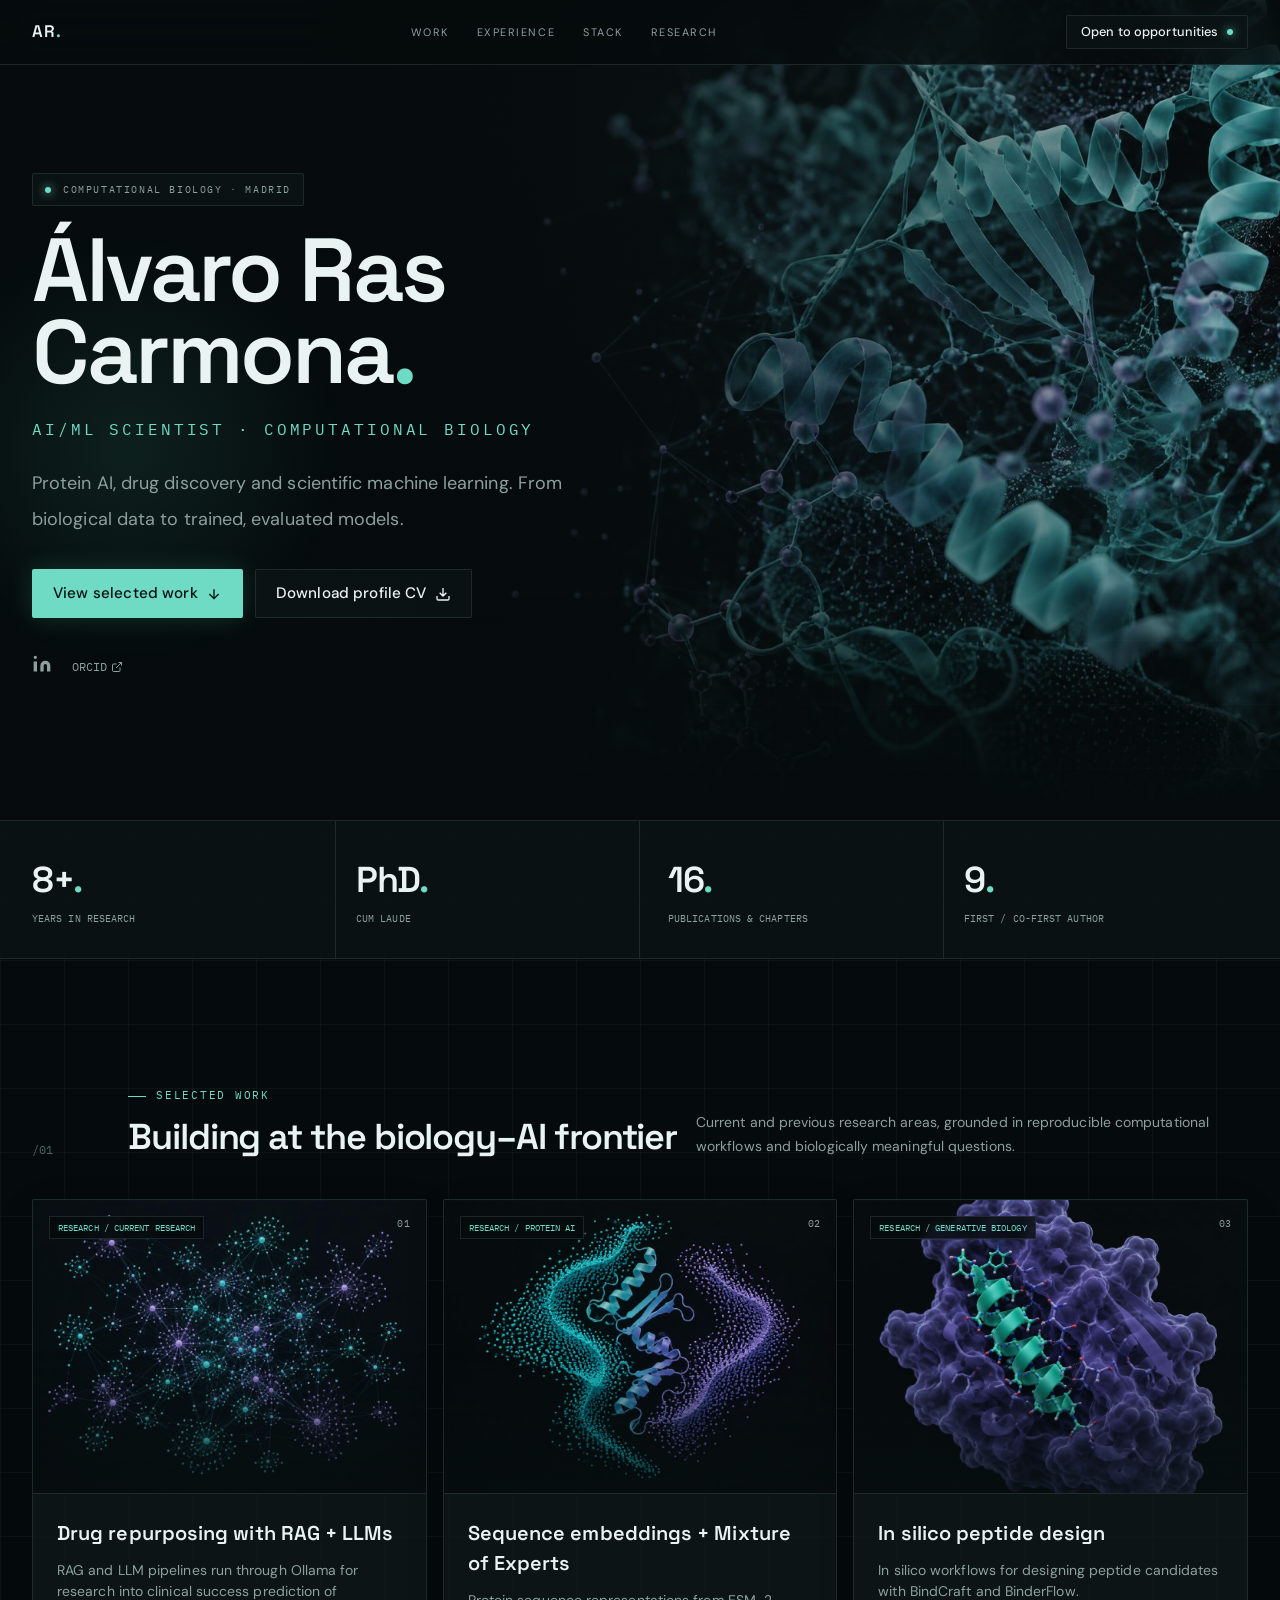
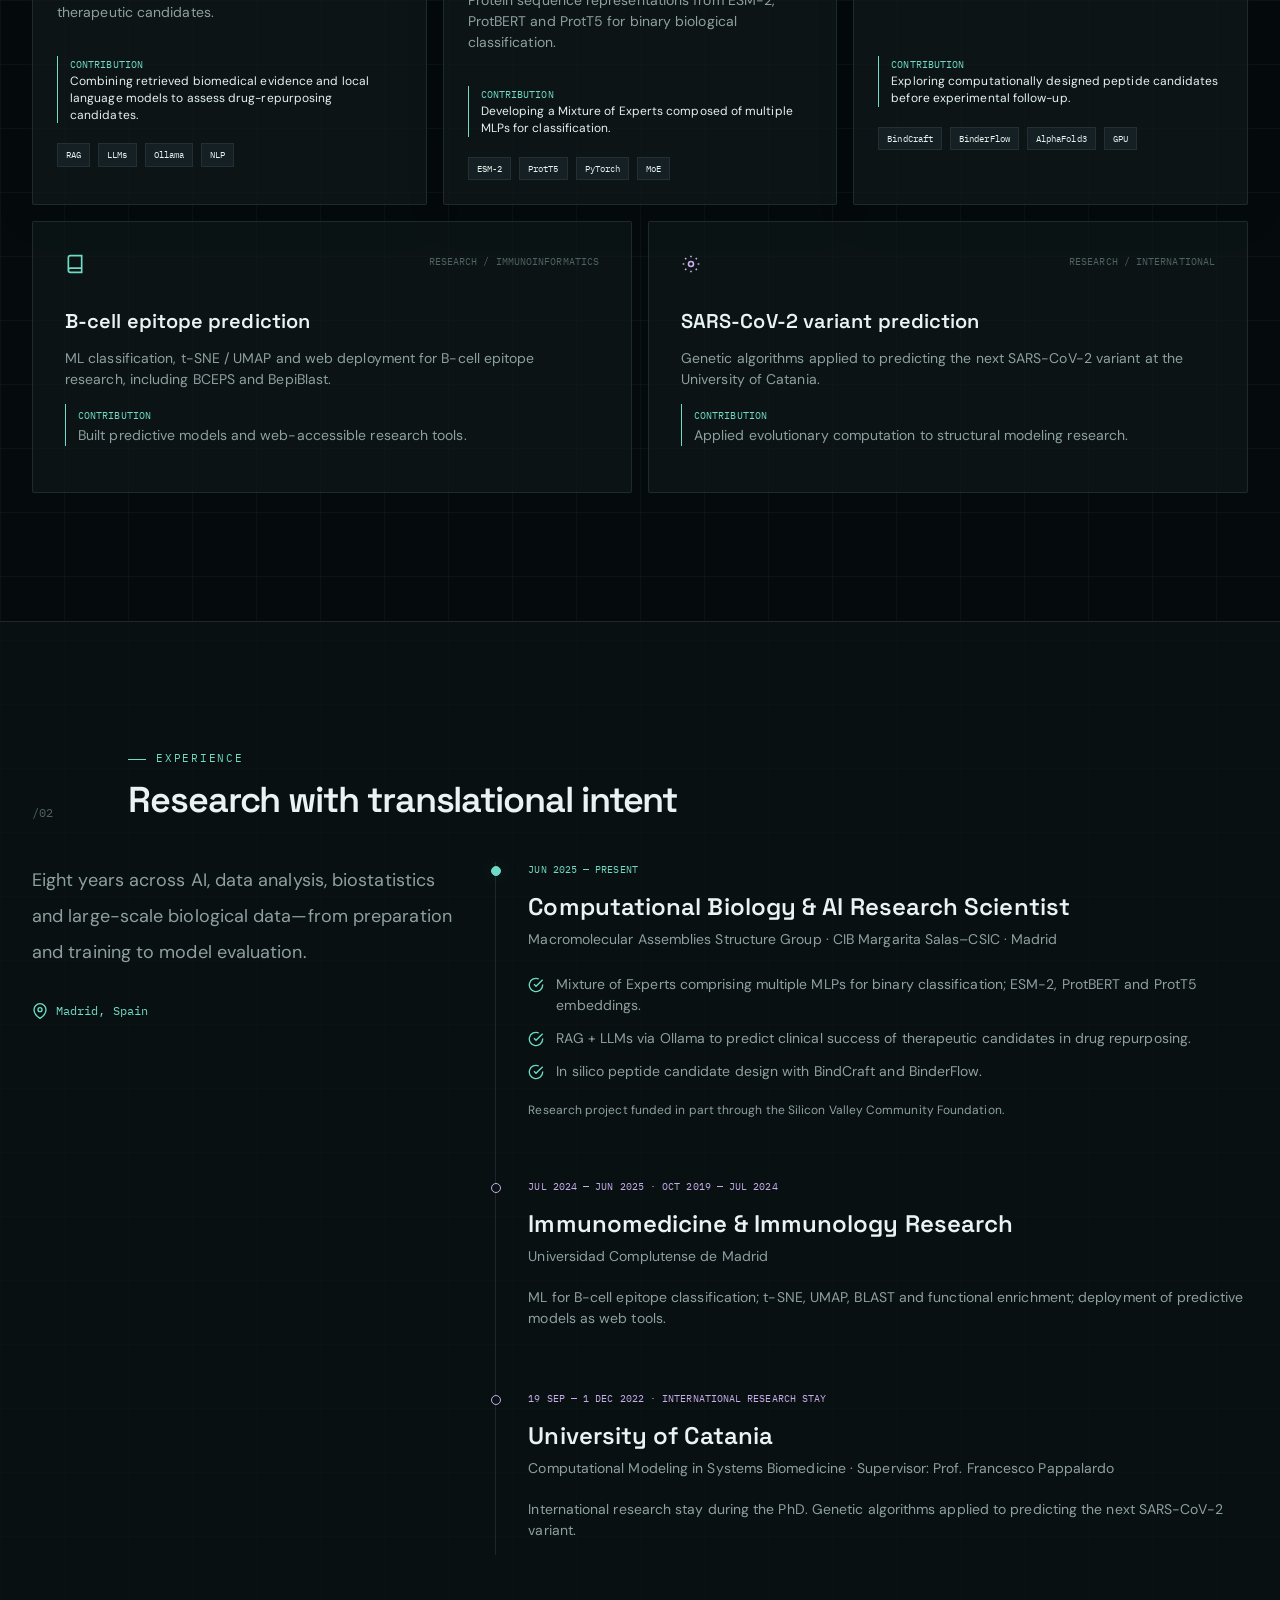
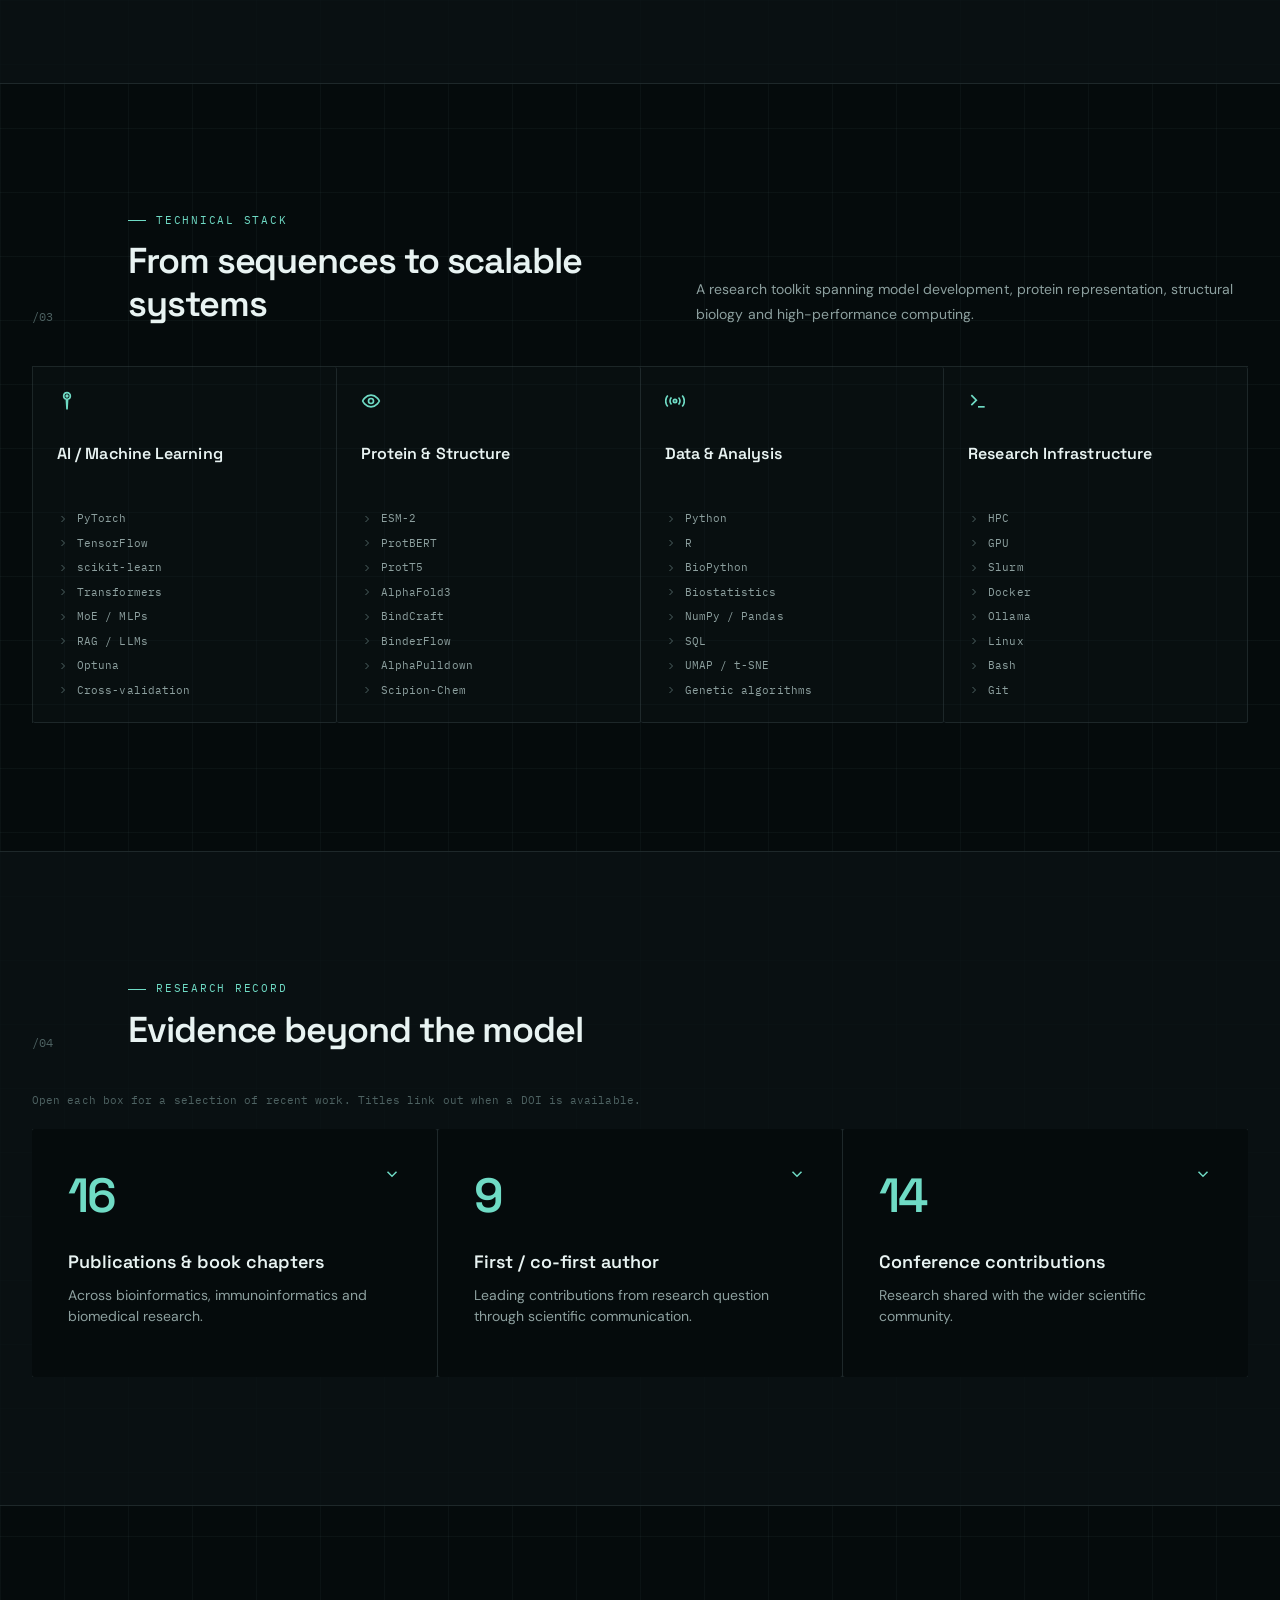
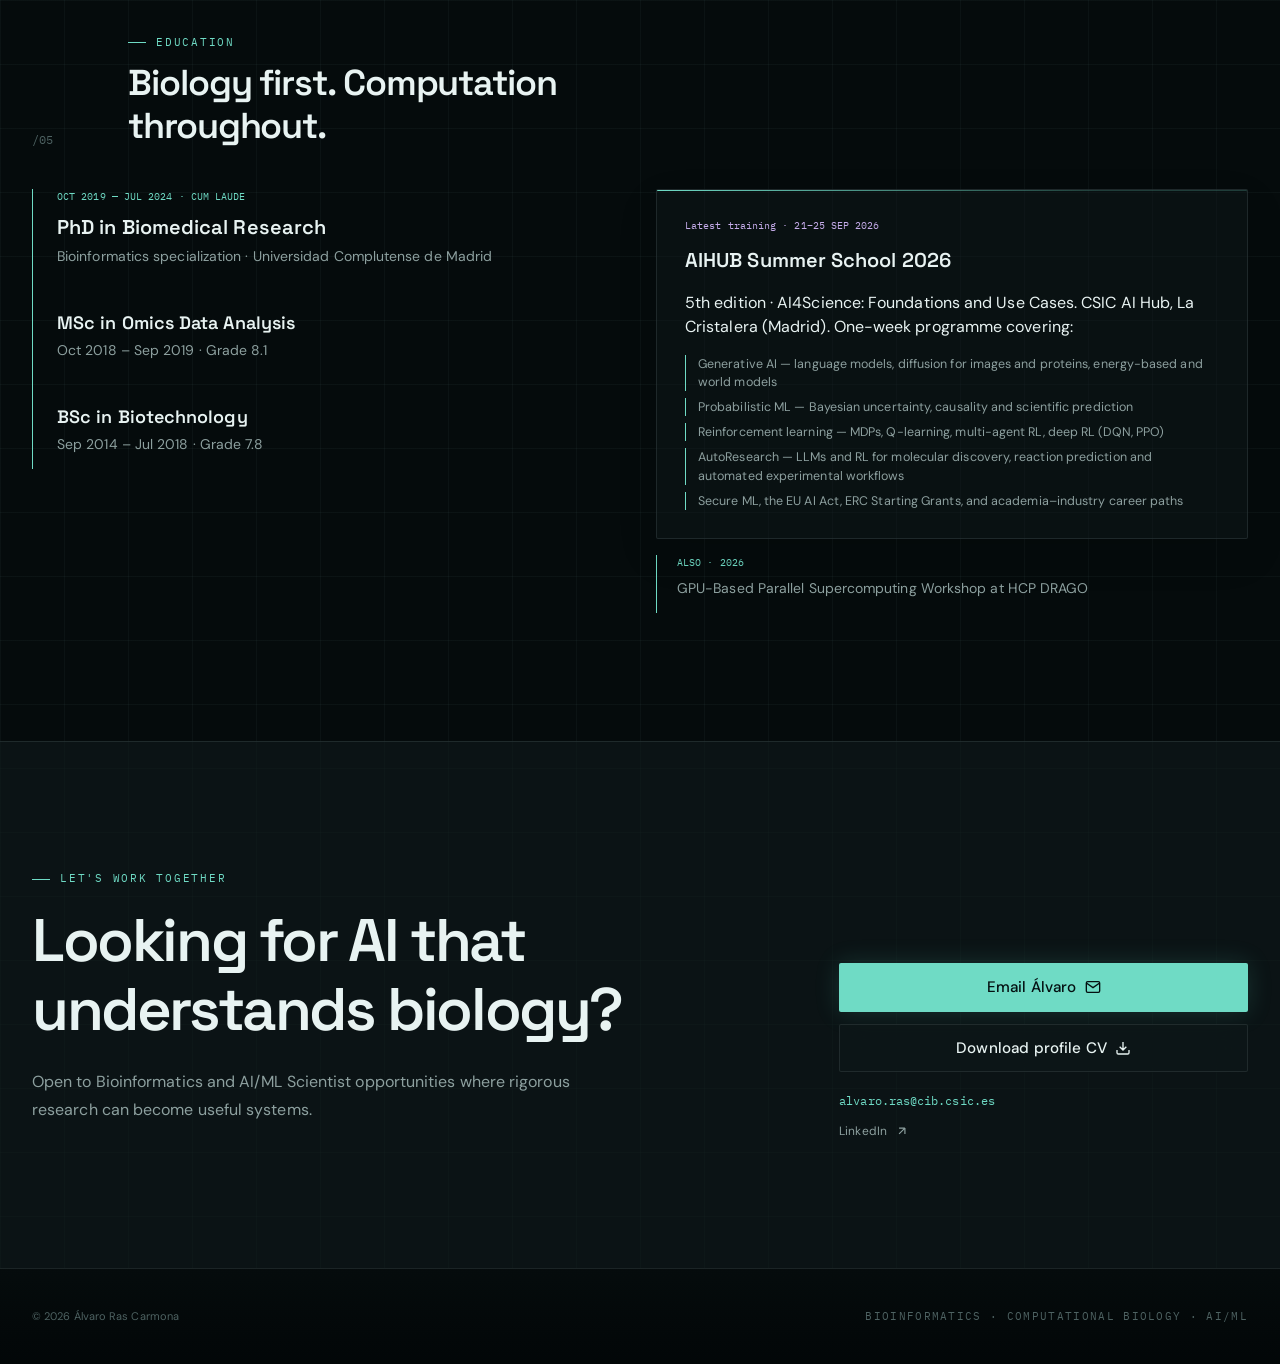
==== commit 9bcfd257: "With CV complete" ====
--- a/index.html
+++ b/index.html
@@ -320,7 +320,7 @@
             <h2 class="section-title">Evidence beyond the model</h2>
           </div>
         </div>
-        <p class="research-hint">Click each box to expand the full list. Titles link to the publication when available.</p>
+        <p class="research-hint">Open each box for a selection of recent work. Titles link out when a DOI is available.</p>
         <div class="research-stats" id="research-accordion">
           <!-- Publications & book chapters -->
           <div class="research-stat accordion-item" data-panel="pubs">
@@ -333,100 +333,45 @@
               </span>
             </button>
             <div class="accordion-panel" id="panel-pubs" role="region" aria-labelledby="trigger-pubs" hidden>
+              <p class="list-kicker">Selected recent publications, among 16</p>
               <ul class="expand-list">
-                <li>
+<li>
                   <span class="el-year">2025</span>
                   <div class="el-body">
                     <a href="https://doi.org/10.1093/bioadv/vbaf288" target="_blank" rel="noreferrer" class="el-title">Exploring SARS-CoV-2 spike protein mutations through genetic algorithm-driven structural modeling</a>
                     <span class="el-meta">Di Salvatore et al. · <em>Bioinformatics Advances</em></span>
                   </div>
                 </li>
-                <li>
+<li>
                   <span class="el-year">2025</span>
                   <div class="el-body">
                     <a href="https://doi.org/10.3390/ijms26136041" target="_blank" rel="noreferrer" class="el-title">Similarity to Self-Antigens Shapes Epitope Recognition from Viruses Under Autoimmune and Infectious Disease</a>
                     <span class="el-meta">Ras-Carmona et al. · <em>International Journal of Molecular Sciences</em></span>
                   </div>
                 </li>
-                <li>
+<li>
                   <span class="el-year">2025</span>
                   <div class="el-body">
                     <a href="https://www.jecs.pl/index.php/jecs/article/view/1980" target="_blank" rel="noreferrer" class="el-title">Analysis of gender and scientific output of researchers in the Spanish University</a>
                     <span class="el-meta">Ras-Carmona, Lafuente &amp; Reche · <em>Journal of Education Culture and Society</em></span>
                   </div>
                 </li>
-                <li>
+<li>
                   <span class="el-year">2024</span>
                   <div class="el-body">
                     <a href="https://doi.org/10.3390/cells13131076" target="_blank" rel="noreferrer" class="el-title">Analysis of Virus-Specific B Cell Epitopes Reveals Extensive Antigen Degradation Prior to Recognition</a>
                     <span class="el-meta">Ras-Carmona &amp; Reche · <em>Cells</em></span>
                   </div>
                 </li>
-                <li>
+<li>
                   <span class="el-year">2024</span>
                   <div class="el-body">
                     <a href="https://doi.org/10.3390/biomedicines12081885" target="_blank" rel="noreferrer" class="el-title">Eucalyptus essential oil inhibits cell infection by SARS-CoV-2 Spike pseudotyped lentivirus</a>
                     <span class="el-meta">Fernandez et al. · <em>Biomedicines</em></span>
                   </div>
                 </li>
-                <li>
-                  <span class="el-year">2024</span>
-                  <div class="el-body">
-                    <a href="https://doi.org/10.1016/j.oraloncology.2024.107078" target="_blank" rel="noreferrer" class="el-title">Oral squamous cell carcinomas drive monocytes into immunosuppressive CD25+ CD163+ CD206+ macrophages</a>
-                    <span class="el-meta">Pelaez-Prestel et al. · <em>Oral Oncology</em></span>
-                  </div>
-                </li>
-                <li>
-                  <span class="el-year">2023</span>
-                  <div class="el-body">
-                    <a href="https://doi.org/10.3389/fimmu.2023.1235053" target="_blank" rel="noreferrer" class="el-title">Combining different bacteria in vaccine formulations enhances the chance for antiviral cross-reactive immunity: a detailed in silico analysis for influenza A virus</a>
-                    <span class="el-meta">Bodas-Pinedo et al. · <em>Frontiers in Immunology</em></span>
-                  </div>
-                </li>
-                <li>
-                  <span class="el-year">2022</span>
-                  <div class="el-body">
-                    <a href="https://doi.org/10.1038/s41598-022-18021-1" target="_blank" rel="noreferrer" class="el-title">Prediction of B cell epitopes in proteins using a novel sequence similarity-based method</a>
-                    <span class="el-meta">Ras-Carmona et al. · <em>Scientific Reports</em></span>
-                  </div>
-                </li>
-                <li>
-                  <span class="el-year">2022</span>
-                  <div class="el-body">
-                    <a href="https://doi.org/10.3390/biomedicines10050996" target="_blank" rel="noreferrer" class="el-title">Resilience of Spike-Specific Immunity Induced by COVID-19 Vaccines against SARS-CoV-2 Variants</a>
-                    <span class="el-meta">Ballesteros-Sanabria et al. · <em>Biomedicines</em></span>
-                  </div>
-                </li>
-                <li>
-                  <span class="el-year">2021</span>
-                  <div class="el-body">
-                    <a href="https://doi.org/10.3390/cells10102744" target="_blank" rel="noreferrer" class="el-title">BCEPS: A Web Server to Predict Linear B Cell Epitopes with Enhanced Immunogenicity and Cross-Reactivity</a>
-                    <span class="el-meta">Ras-Carmona et al. · <em>Cells</em></span>
-                  </div>
-                </li>
-                <li>
-                  <span class="el-year">2021</span>
-                  <div class="el-body">
-                    <a href="https://doi.org/10.1186/s12859-021-04257-7" target="_blank" rel="noreferrer" class="el-title">Prediction of unconventional protein secretion by exosomes</a>
-                    <span class="el-meta">Ras-Carmona, Gomez-Perosanz &amp; Reche · <em>BMC Bioinformatics</em></span>
-                  </div>
-                </li>
-                <li>
-                  <span class="el-year">2020</span>
-                  <div class="el-body">
-                    <a href="https://doi.org/10.1186/s12859-020-03782-1" target="_blank" rel="noreferrer" class="el-title">Identification of CD8+ T cell epitopes through proteasome cleavage site predictions</a>
-                    <span class="el-meta">Gomez-Perosanz et al. · <em>BMC Bioinformatics</em></span>
-                  </div>
-                </li>
-                <li>
-                  <span class="el-year">2020</span>
-                  <div class="el-body">
-                    <a href="https://doi.org/10.1007/978-1-0716-0389-5_23" target="_blank" rel="noreferrer" class="el-title">PCPS: a web server to predict proteasomal cleavage sites</a>
-                    <span class="el-meta">Gomez-Perosanz, Ras-Carmona &amp; Reche · <em>Methods in Molecular Biology</em> (book chapter)</span>
-                  </div>
-                </li>
               </ul>
-              <p class="expand-note">Plus additional works and chapters. Full record on <a href="https://orcid.org/0000-0003-1644-6878" target="_blank" rel="noreferrer">ORCID</a>.</p>
+              <a class="more-link" href="CV_Alvaro_Ras_complete.pdf" download>Among others · Full CV <svg width="14" height="14" viewBox="0 0 24 24" fill="none" stroke="currentColor" stroke-width="2"><path d="M21 15v4a2 2 0 01-2 2H5a2 2 0 01-2-2v-4M7 10l5 5 5-5M12 15V3"/></svg></a>
             </div>
           </div>
 
@@ -441,58 +386,45 @@
               </span>
             </button>
             <div class="accordion-panel" id="panel-first" role="region" aria-labelledby="trigger-first" hidden>
+              <p class="list-kicker">Selected first-author work, among 9</p>
               <ul class="expand-list">
-                <li>
+<li>
                   <span class="el-year">2025</span>
                   <div class="el-body">
                     <a href="https://doi.org/10.3390/ijms26136041" target="_blank" rel="noreferrer" class="el-title">Similarity to Self-Antigens Shapes Epitope Recognition from Viruses Under Autoimmune and Infectious Disease</a>
                     <span class="el-meta">Ras-Carmona, Lehmann &amp; Reche · <em>IJMS</em></span>
                   </div>
                 </li>
-                <li>
+<li>
                   <span class="el-year">2025</span>
                   <div class="el-body">
                     <a href="https://www.jecs.pl/index.php/jecs/article/view/1980" target="_blank" rel="noreferrer" class="el-title">Analysis of gender and scientific output of researchers in the Spanish University</a>
                     <span class="el-meta">Ras-Carmona, Lafuente &amp; Reche · <em>JECS</em></span>
                   </div>
                 </li>
-                <li>
+<li>
                   <span class="el-year">2024</span>
                   <div class="el-body">
                     <a href="https://doi.org/10.3390/cells13131076" target="_blank" rel="noreferrer" class="el-title">Analysis of Virus-Specific B Cell Epitopes Reveals Extensive Antigen Degradation Prior to Recognition</a>
                     <span class="el-meta">Ras-Carmona &amp; Reche · <em>Cells</em></span>
                   </div>
                 </li>
-                <li>
+<li>
                   <span class="el-year">2022</span>
                   <div class="el-body">
                     <a href="https://doi.org/10.1038/s41598-022-18021-1" target="_blank" rel="noreferrer" class="el-title">Prediction of B cell epitopes in proteins using a novel sequence similarity-based method</a>
                     <span class="el-meta">Ras-Carmona et al. · <em>Scientific Reports</em></span>
                   </div>
                 </li>
-                <li>
+<li>
                   <span class="el-year">2021</span>
                   <div class="el-body">
                     <a href="https://doi.org/10.3390/cells10102744" target="_blank" rel="noreferrer" class="el-title">BCEPS: A Web Server to Predict Linear B Cell Epitopes with Enhanced Immunogenicity and Cross-Reactivity</a>
                     <span class="el-meta">Ras-Carmona et al. · <em>Cells</em></span>
                   </div>
                 </li>
-                <li>
-                  <span class="el-year">2021</span>
-                  <div class="el-body">
-                    <a href="https://doi.org/10.1186/s12859-021-04257-7" target="_blank" rel="noreferrer" class="el-title">Prediction of unconventional protein secretion by exosomes</a>
-                    <span class="el-meta">Ras-Carmona, Gomez-Perosanz &amp; Reche · <em>BMC Bioinformatics</em></span>
-                  </div>
-                </li>
-                <li>
-                  <span class="el-year">2024</span>
-                  <div class="el-body">
-                    <span class="el-title">Desarrollo de herramientas bioinformáticas para la predicción de epítopos lineales de linfocitos B</span>
-                    <span class="el-meta">PhD Thesis · Universidad Complutense de Madrid · Cum Laude</span>
-                  </div>
-                </li>
               </ul>
-              <p class="expand-note">Selected first-author works shown. Full record on <a href="https://orcid.org/0000-0003-1644-6878" target="_blank" rel="noreferrer">ORCID</a>.</p>
+              <a class="more-link" href="CV_Alvaro_Ras_complete.pdf" download>Among others · Full CV <svg width="14" height="14" viewBox="0 0 24 24" fill="none" stroke="currentColor" stroke-width="2"><path d="M21 15v4a2 2 0 01-2 2H5a2 2 0 01-2-2v-4M7 10l5 5 5-5M12 15V3"/></svg></a>
             </div>
           </div>
 
@@ -507,22 +439,23 @@
               </span>
             </button>
             <div class="accordion-panel" id="panel-conf" role="region" aria-labelledby="trigger-conf" hidden>
+              <p class="list-kicker">Selected conference papers, among 14 contributions</p>
               <ul class="expand-list">
-                <li>
+<li>
                   <span class="el-year">2023</span>
                   <div class="el-body">
                     <a href="https://doi.org/10.1109/BIBM58861.2023.10385446" target="_blank" rel="noreferrer" class="el-title">Genetic Algorithm-Based Prediction of Emerging SARS-CoV-2 Variants: A Computational Biology Perspective</a>
                     <span class="el-meta">Maleki, Ras-Carmona et al. · IEEE BIBM 2023</span>
                   </div>
                 </li>
-                <li>
+<li>
                   <span class="el-year">2022</span>
                   <div class="el-body">
                     <a href="https://doi.org/10.1109/BIBM55620.2022.9995711" target="_blank" rel="noreferrer" class="el-title">Genetic algorithm application for the prediction of potential SARS-CoV-2 new variant of concern</a>
                     <span class="el-meta">Maleki, Ras-Carmona et al. · IEEE BIBM 2022</span>
                   </div>
                 </li>
-                <li>
+<li>
                   <span class="el-year">2019</span>
                   <div class="el-body">
                     <a href="https://doi.org/10.1109/BIBM47256.2019.8983198" target="_blank" rel="noreferrer" class="el-title">Prediction of proteasomal cleavage sites using PCPS</a>
@@ -530,7 +463,7 @@
                   </div>
                 </li>
               </ul>
-              <p class="expand-note">Indexed IEEE BIBM papers listed. Additional posters and oral contributions across scientific meetings — full record on <a href="https://orcid.org/0000-0003-1644-6878" target="_blank" rel="noreferrer">ORCID</a> and <a href="https://www.linkedin.com/in/ras-carmona/" target="_blank" rel="noreferrer">LinkedIn</a>.</p>
+              <a class="more-link" href="CV_Alvaro_Ras_complete.pdf" download>Among others · Full CV <svg width="14" height="14" viewBox="0 0 24 24" fill="none" stroke="currentColor" stroke-width="2"><path d="M21 15v4a2 2 0 01-2 2H5a2 2 0 01-2-2v-4M7 10l5 5 5-5M12 15V3"/></svg></a>
             </div>
           </div>
         </div>
--- a/styles.css
+++ b/styles.css
@@ -785,6 +785,33 @@
   text-underline-offset: 3px;
 }
 .expand-note a:hover { text-decoration: underline; }
+.list-kicker {
+  margin: 1.1rem 0 0.15rem;
+  font-family: var(--font-mono);
+  font-size: 10px;
+  letter-spacing: 0.12em;
+  text-transform: uppercase;
+  color: var(--primary);
+}
+.more-link {
+  display: inline-flex;
+  align-items: center;
+  gap: 0.45rem;
+  margin-top: 1.1rem;
+  padding: 0.65rem 0.9rem;
+  border: 1px solid var(--border);
+  background: oklch(0.205 0.014 210 / 55%);
+  font-family: var(--font-mono);
+  font-size: 11px;
+  letter-spacing: 0.04em;
+  color: var(--primary);
+  transition: background 0.2s, border-color 0.2s, transform 0.2s;
+}
+.more-link:hover {
+  background: var(--accent);
+  border-color: oklch(0.82 0.105 179 / 35%);
+  transform: translateY(-1px);
+}
 
 @media (min-width: 1024px) {
   .accordion-item.is-open {
